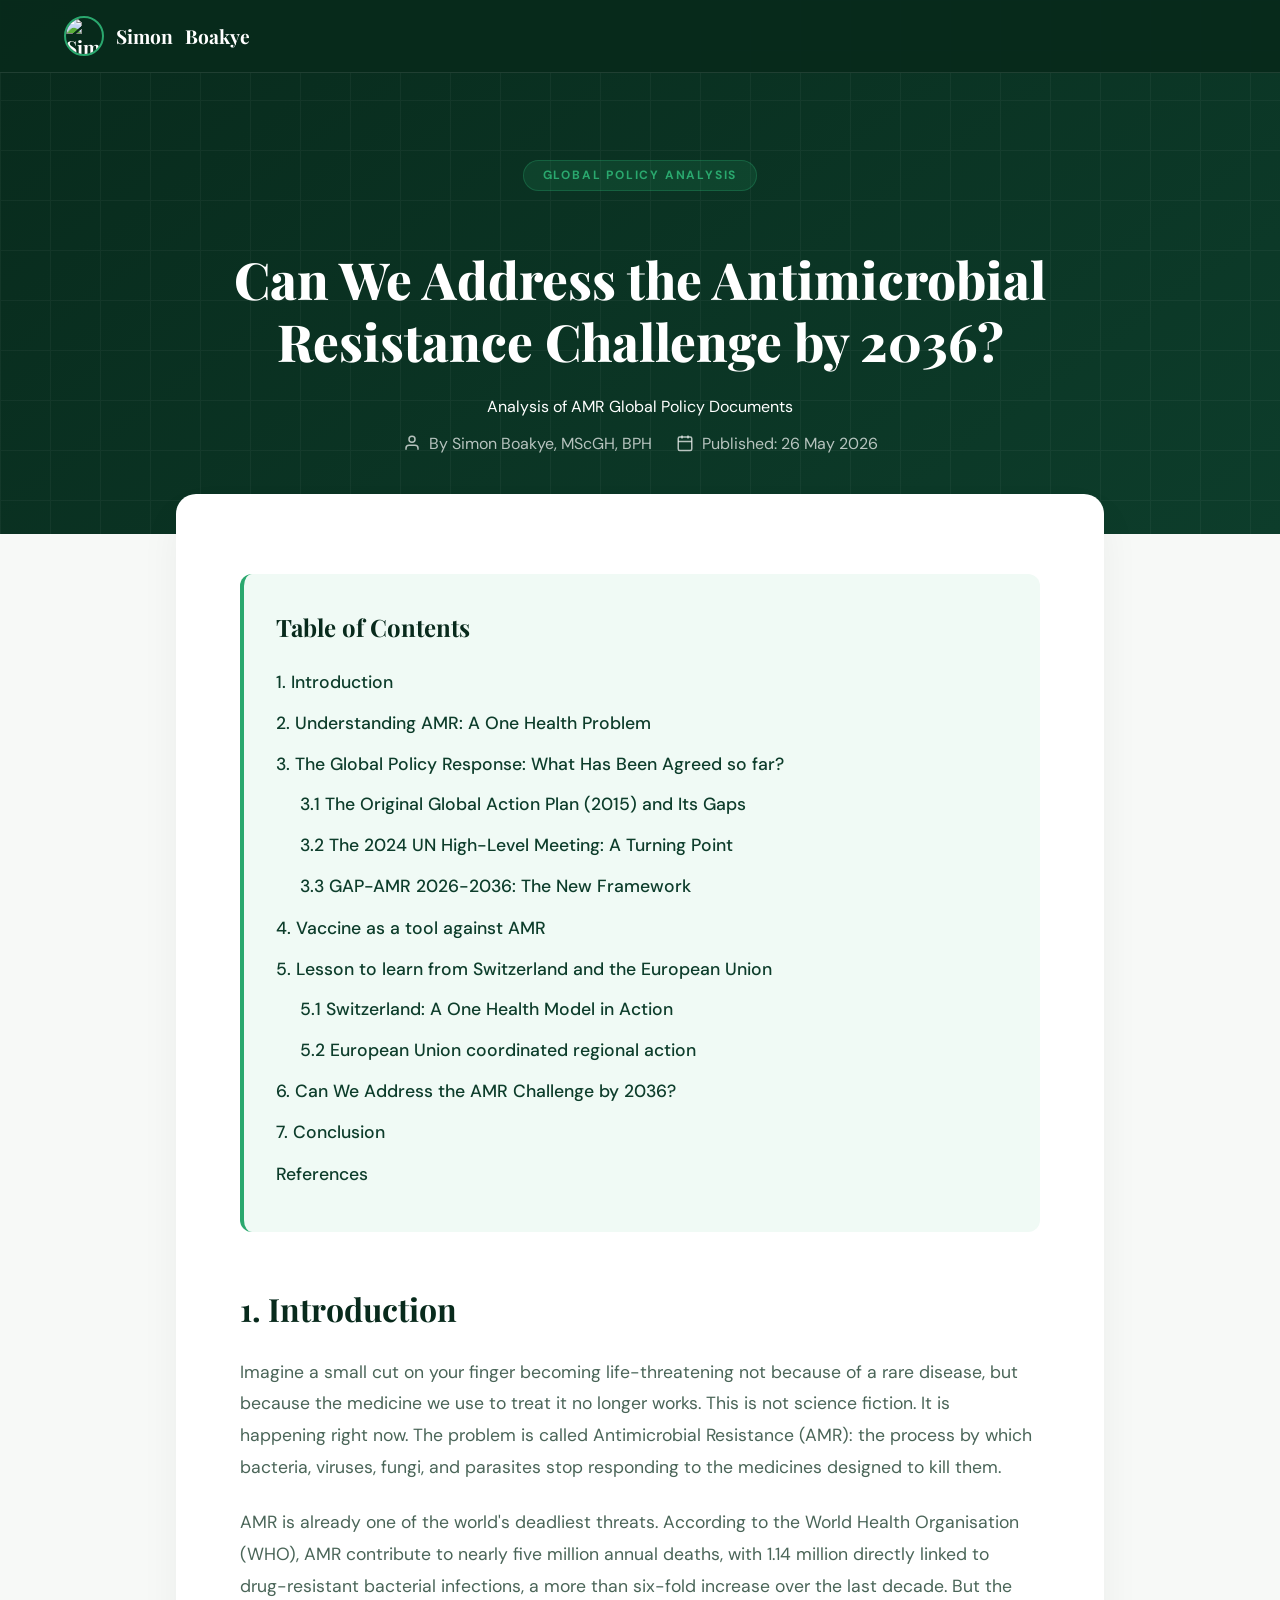
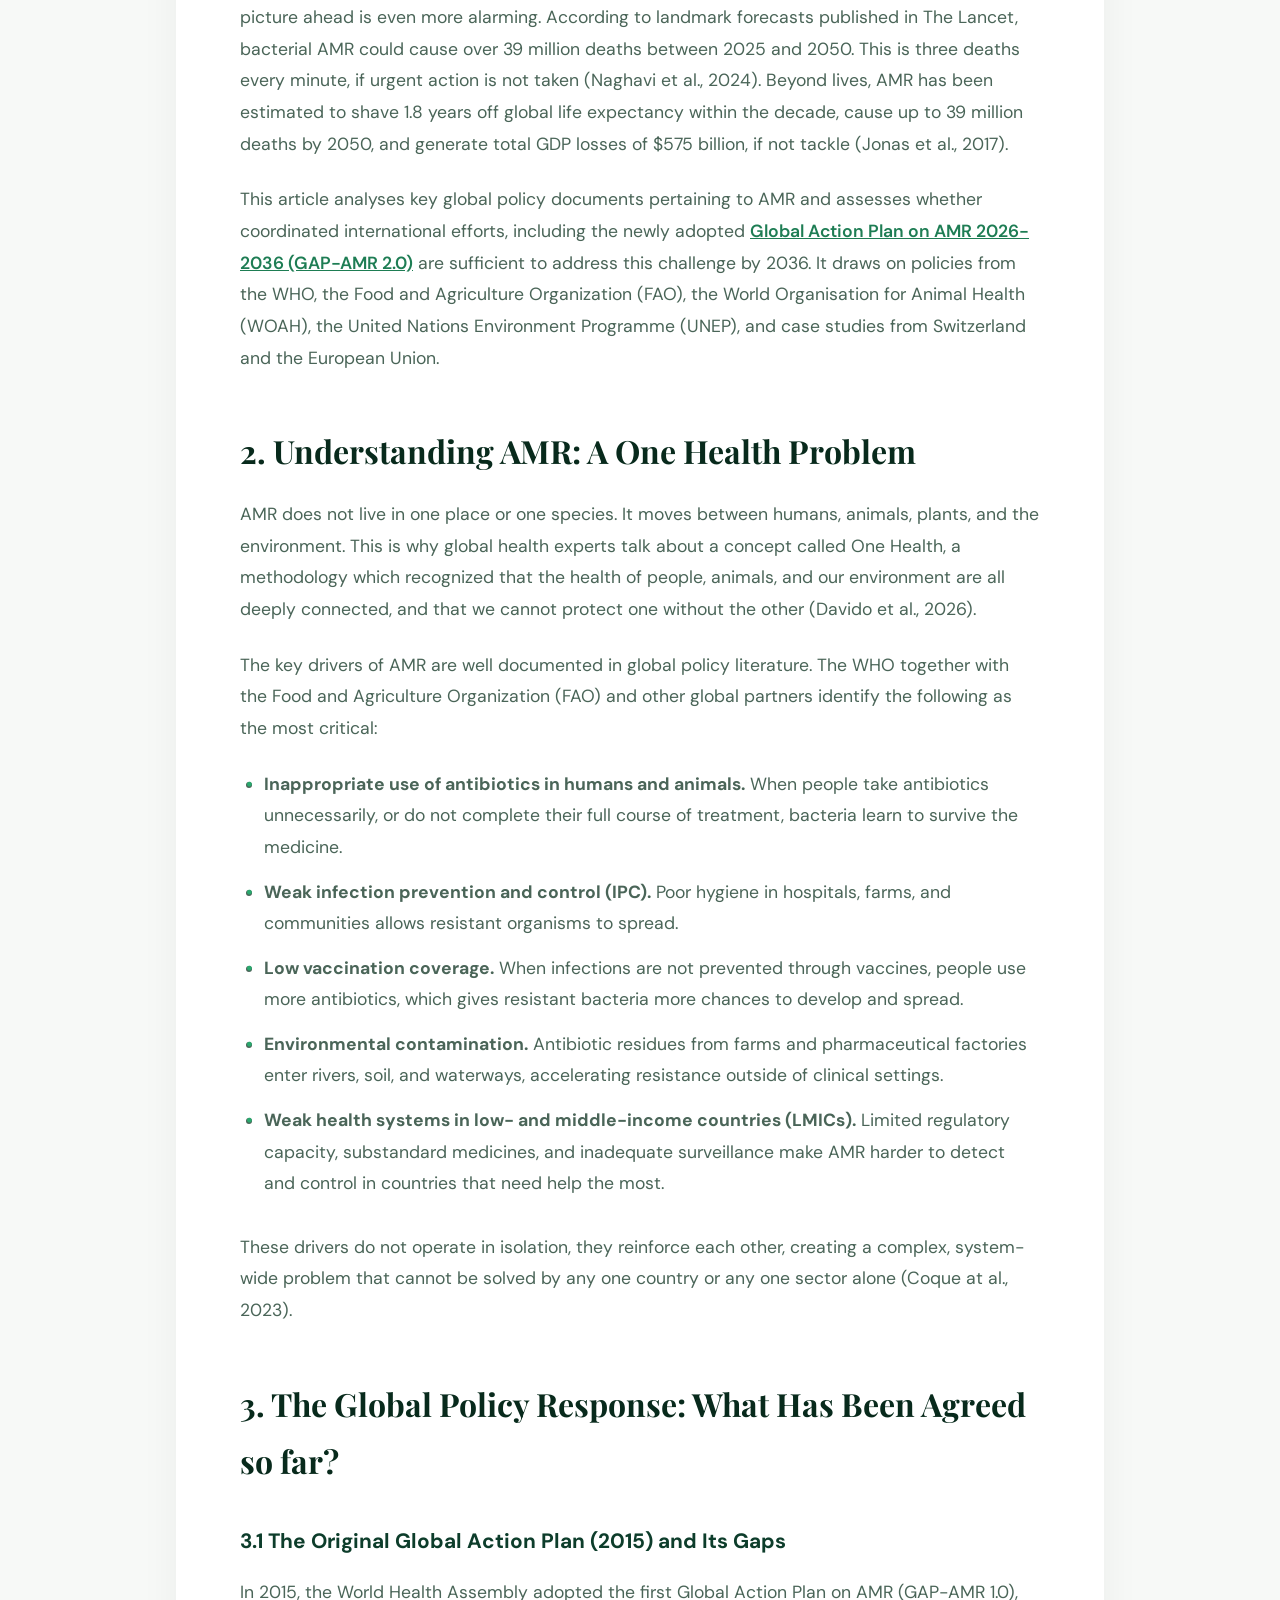
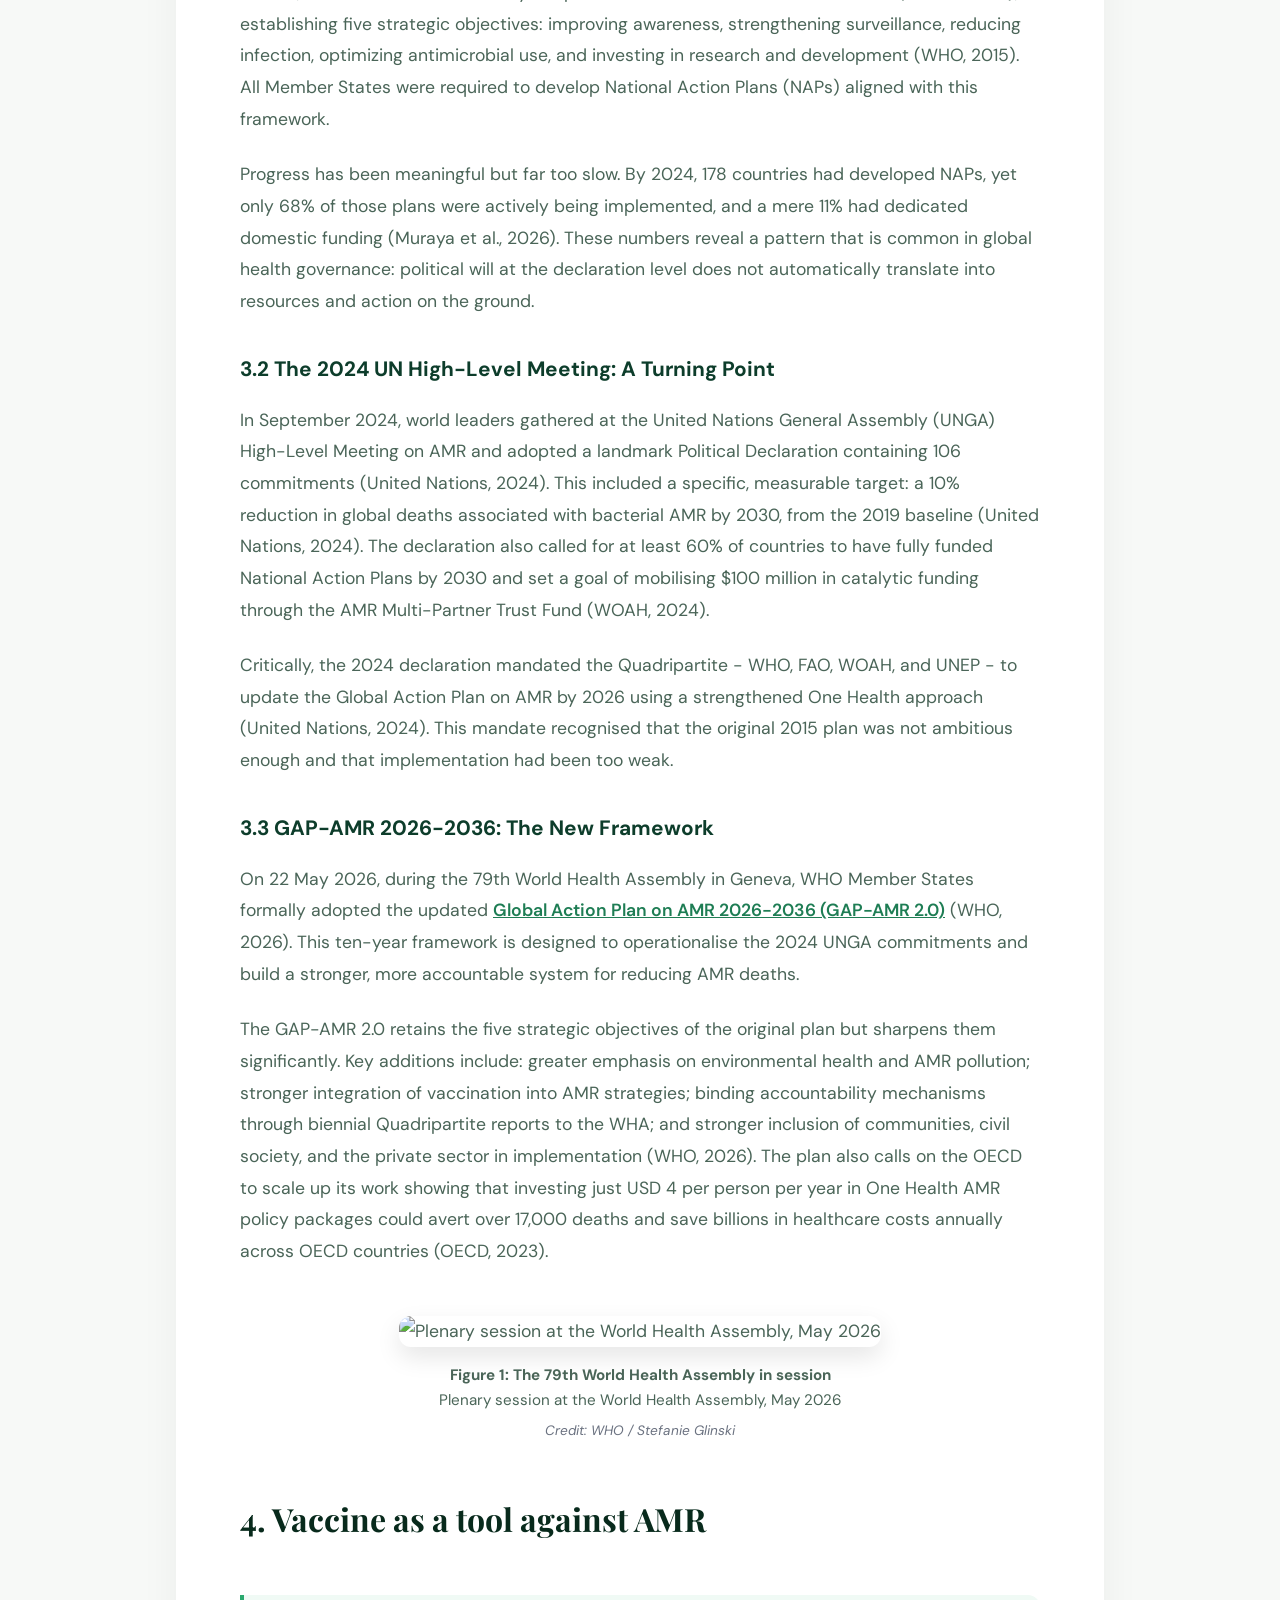
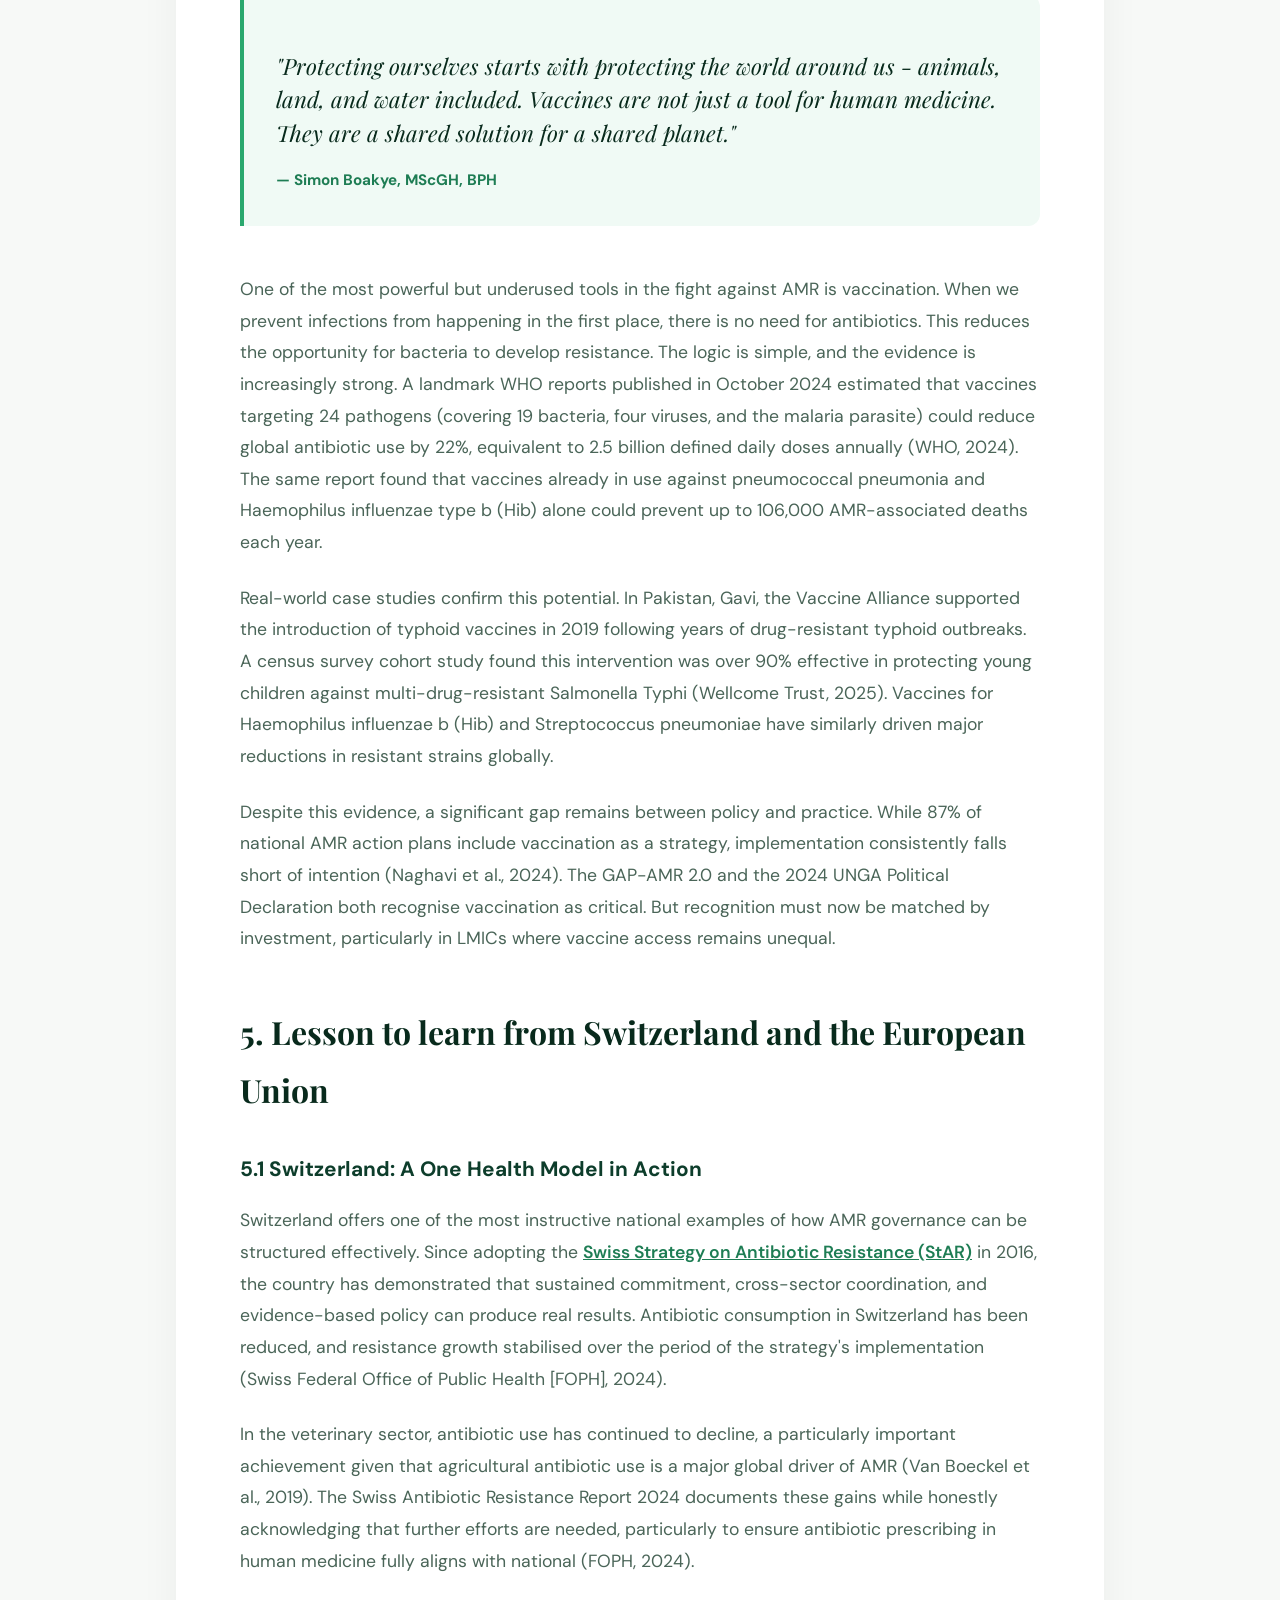
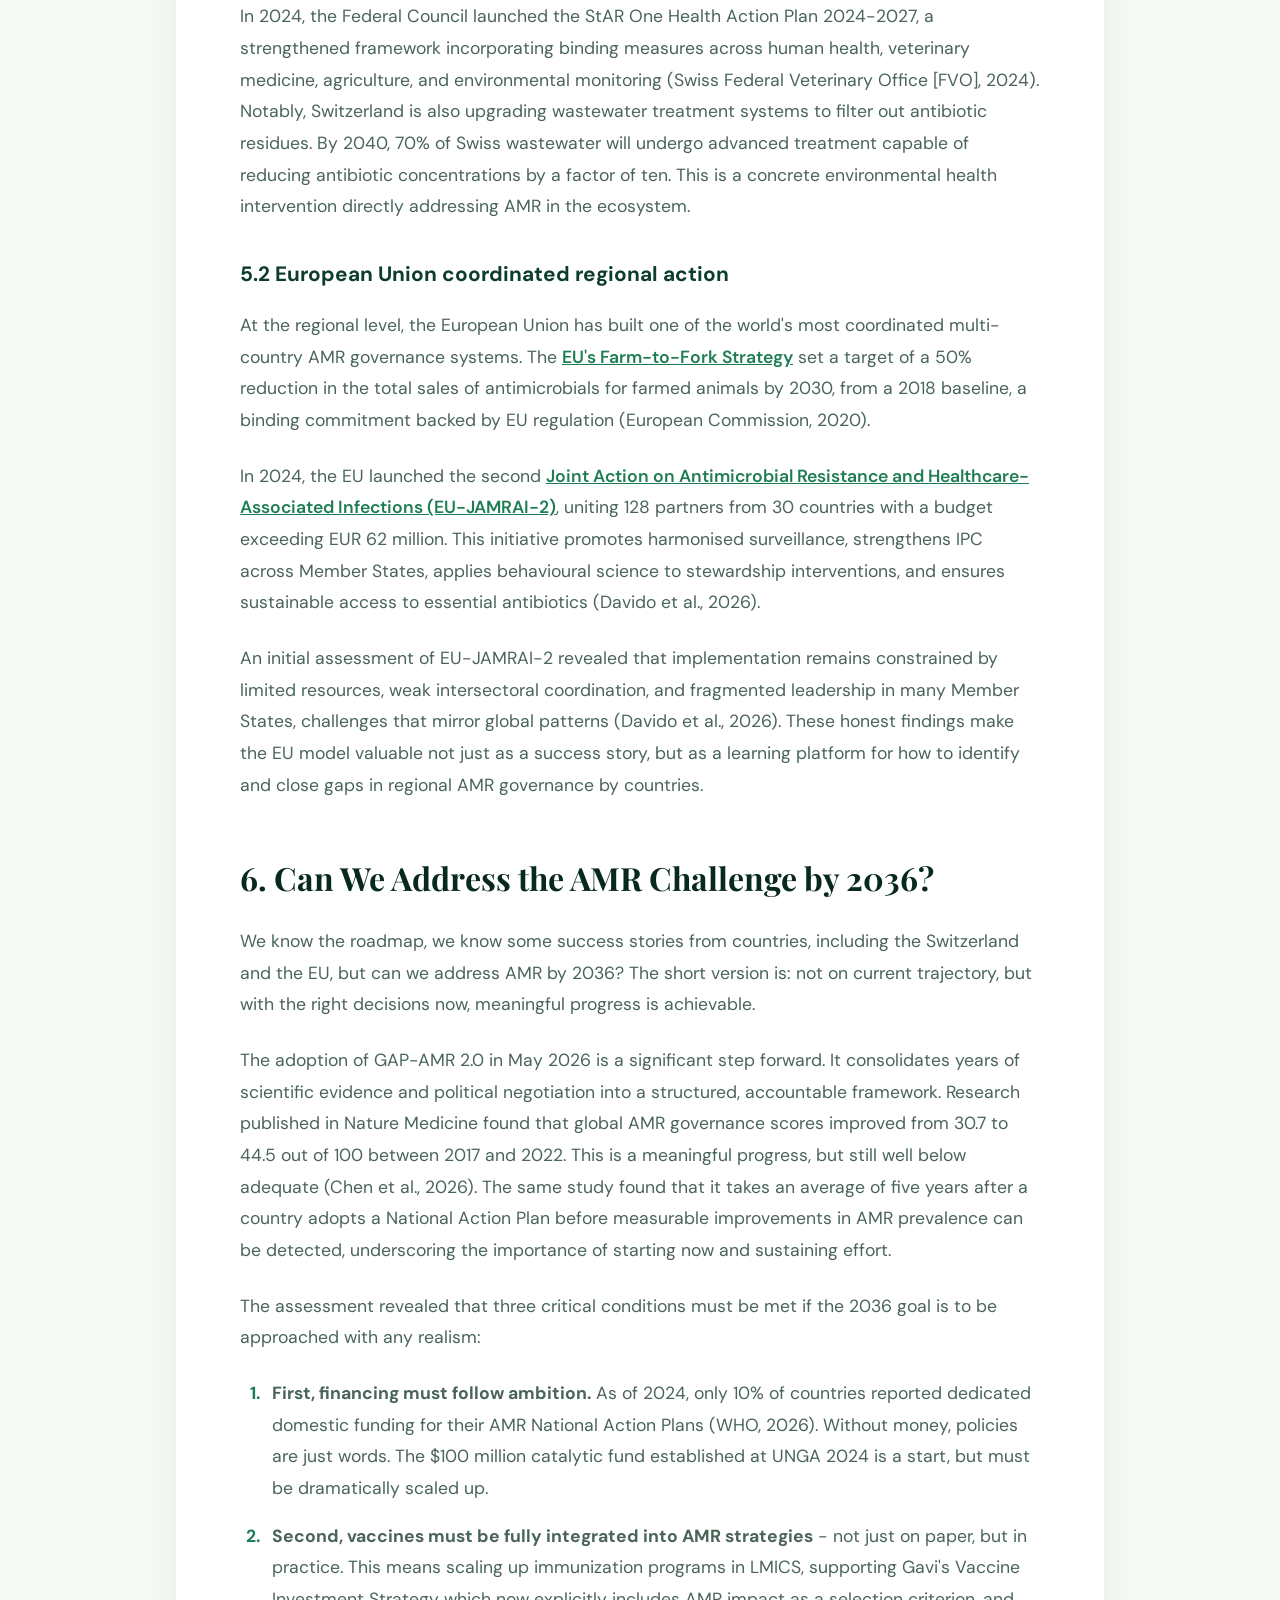
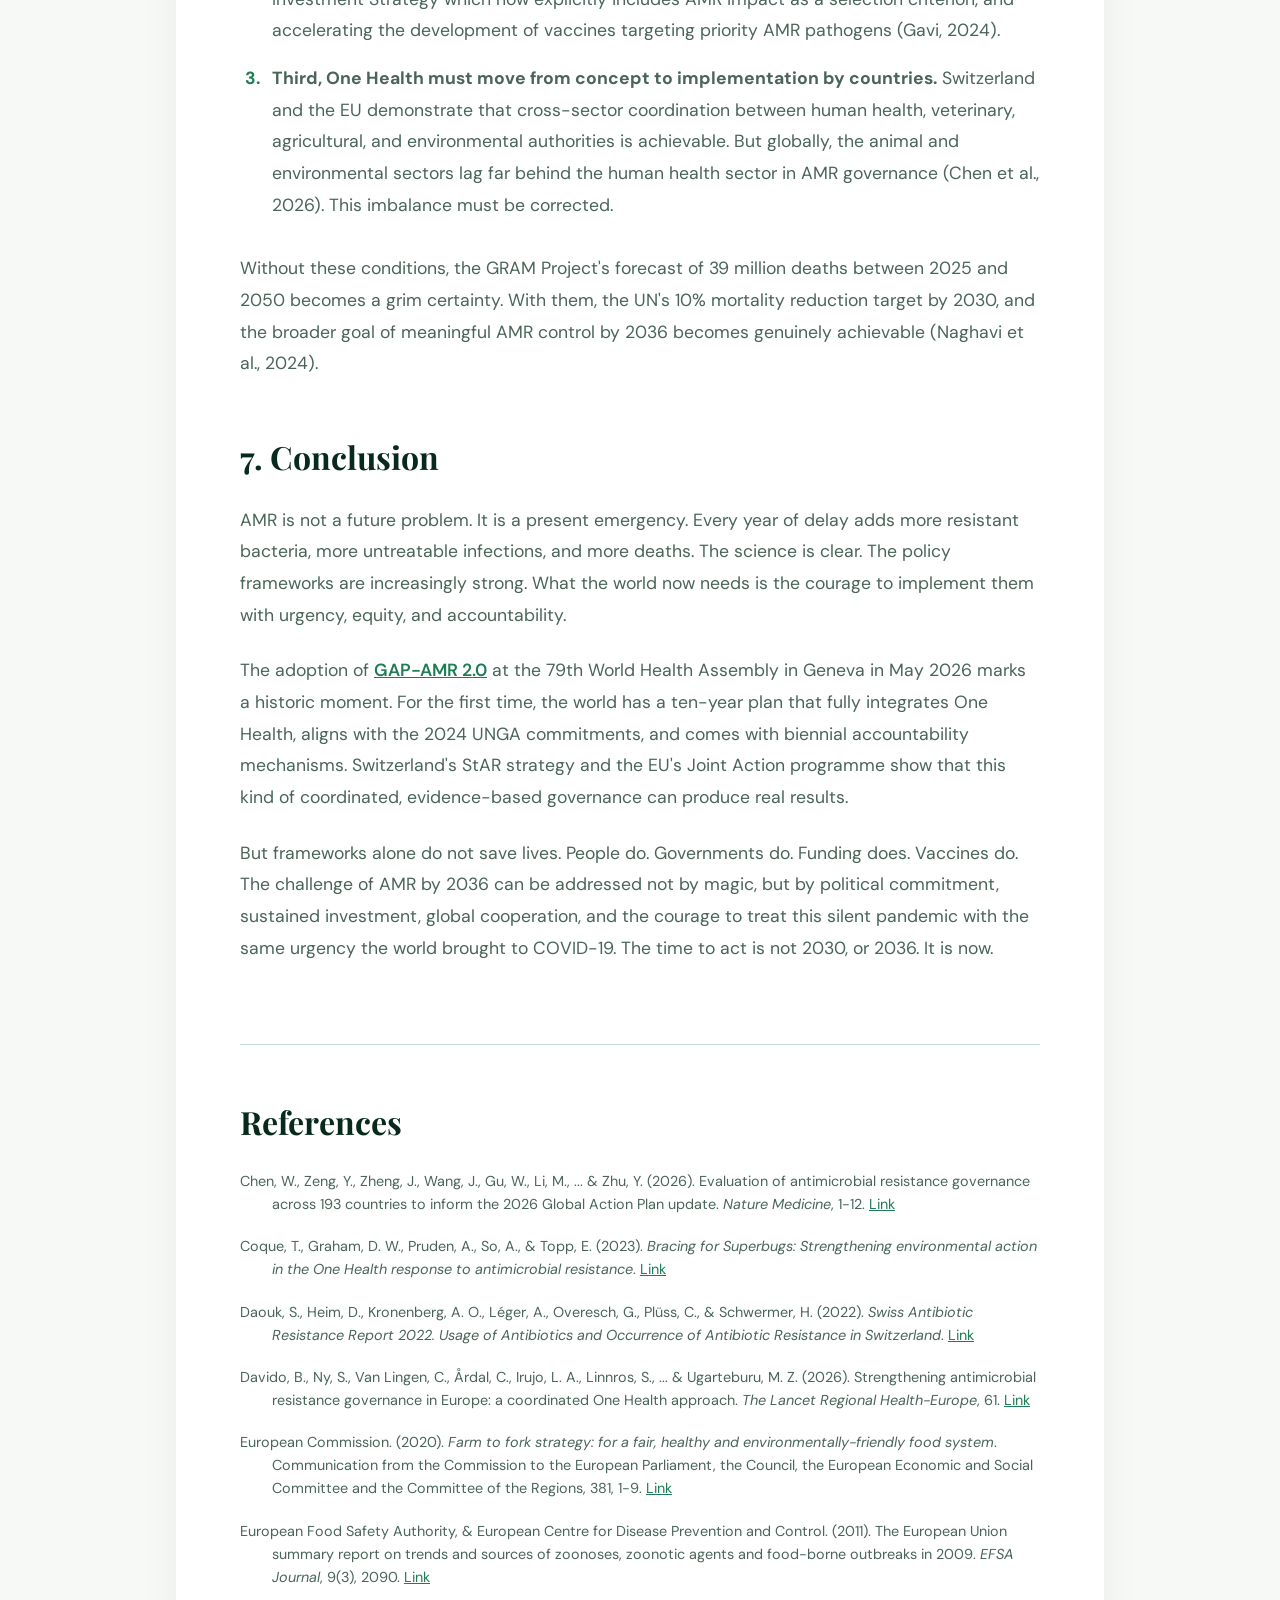
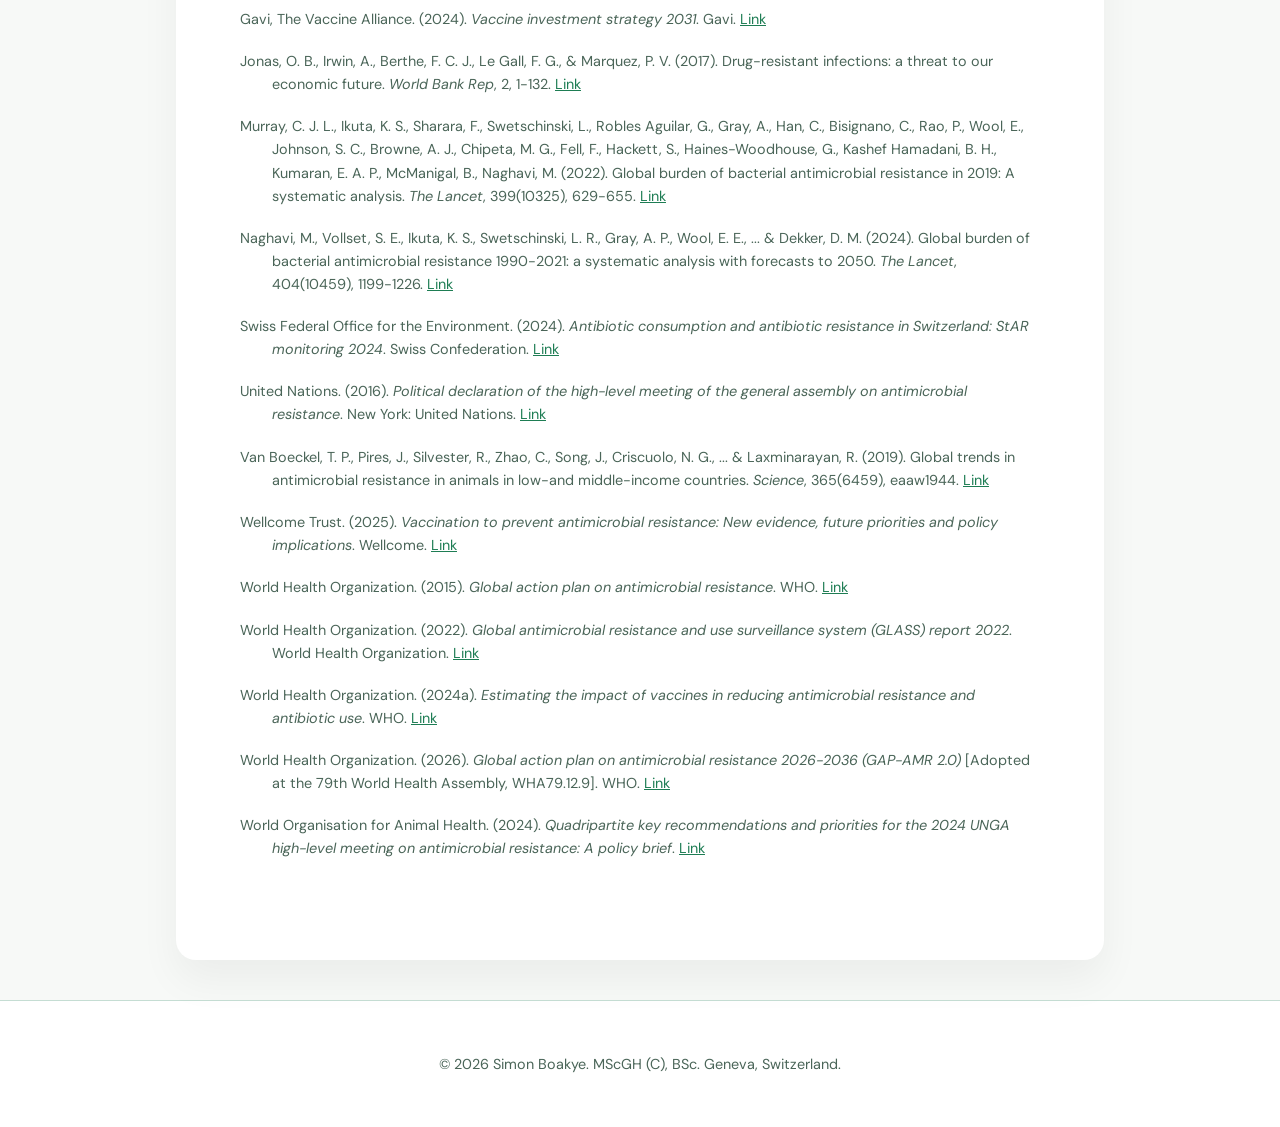
==== Can-We-Address-the-Antimicrobial-Resistance-Challenge-by-2036-Analysis-of-AMR-Global-Policy-Documents.html @ 063e859f "Add files via upload" ====
<!DOCTYPE html>
<html lang="en">

<head>
  <title>Can We Address the AMR Challenge by 2036? — Simon Boakye</title>
  <meta charset="UTF-8" />
  <meta name="viewport" content="width=device-width, initial-scale=1.0" />
  <meta name="description" content="An analysis of AMR global policy documents by Simon Boakye. Can we address the Antimicrobial Resistance challenge by 2036?" />
  
  <link rel="icon" type="image/jpeg" href="https://github.com/Simon-Boakye/SimonBoakye/blob/main/Passport.JPG?raw=true" />
  <link href="https://fonts.googleapis.com/css2?family=Playfair+Display:ital,wght@0,400;0,700;0,900;1,400;1,700&amp;family=DM+Sans:ital,opsz,wght@0,9..40,300;0,9..40,400;0,9..40,500;0,9..40,600;1,9..40,300;1,9..40,400&amp;display=swap" rel="stylesheet" />
  <script src="https://cdn.tailwindcss.com"></script>

  <style>
    :root {
      --g-deep: #082a1c;
      --g-dark: #0d3d2b;
      --g-mid: #155c3f;
      --g-accent: #1e7d54;
      --g-bright: #2aa86e;
      --g-light: #d4ede2;
      --g-pale: #f0faf5;
      --white: #ffffff;
      --off: #f7f9f7;
      --ink: #0b1f16;
      --muted: #4a6558;
      --border: #c5ddd3;
    }

    body {
      background-color: var(--off);
      font-family: 'DM Sans', sans-serif;
      color: var(--ink);
      overflow-x: hidden;
      margin: 0;
    }

    nav {
      position: fixed;
      top: 0;
      left: 0;
      right: 0;
      z-index: 100;
      display: flex;
      align-items: center;
      justify-content: space-between;
      padding: 0 5vw;
      height: 72px;
      background: rgba(8, 42, 28, 0.98);
      border-bottom: 1px solid rgba(255, 255, 255, 0.1);
    }

    .nav-logo {
      display: flex;
      align-items: center;
      gap: 12px;
      font-family: 'Playfair Display', serif;
      font-size: 1.2rem;
      font-weight: 700;
      color: var(--white);
      text-decoration: none;
    }

    .nav-logo img {
      width: 36px;
      height: 36px;
      border-radius: 50%;
      border: 2px solid var(--g-bright);
      object-fit: cover;
    }

    .article-header {
      background: linear-gradient(145deg, var(--g-deep) 0%, var(--g-dark) 100%);
      padding: 160px 5vw 80px;
      text-align: center;
      color: white;
      position: relative;
    }

    .article-header-lines {
      position: absolute;
      inset: 0;
      opacity: 0.04;
      background-image: linear-gradient(#fff 1px, transparent 1px), linear-gradient(90deg, #fff 1px, transparent 1px);
      background-size: 50px 50px;
      z-index: 1;
    }

    .article-header-content {
      position: relative;
      z-index: 2;
      max-width: 900px;
      margin: 0 auto;
    }

    .article-badge {
      display: inline-block;
      padding: 0.4rem 1.2rem;
      background: rgba(42, 168, 110, 0.15);
      border: 1px solid rgba(42, 168, 110, 0.3);
      color: var(--g-bright);
      border-radius: 50px;
      font-size: 0.75rem;
      font-weight: 700;
      text-transform: uppercase;
      letter-spacing: 0.15em;
      margin-bottom: 1.5rem;
    }

    .article-title {
      font-family: 'Playfair Display', serif;
      font-size: clamp(2.5rem, 4vw, 3.5rem);
      font-weight: 800;
      line-height: 1.2;
      margin-bottom: 1.5rem;
    }

    .article-meta {
      font-size: 1rem;
      color: rgba(255, 255, 255, 0.7);
      display: flex;
      align-items: center;
      justify-content: center;
      gap: 1.5rem;
      flex-wrap: wrap;
    }

    .article-meta span {
      display: flex;
      align-items: center;
      gap: 8px;
    }

    .article-body {
      max-width: 800px;
      margin: 0 auto;
      padding: 80px 5vw;
      background: var(--white);
      font-size: 1.1rem;
      line-height: 1.8;
      color: var(--muted);
      border-radius: 20px;
      transform: translateY(-40px);
      box-shadow: 0 20px 40px rgba(0,0,0,0.05);
    }

    .article-body h2 {
      font-family: 'Playfair Display', serif;
      font-size: 2rem;
      color: var(--g-deep);
      font-weight: 700;
      margin-top: 3rem;
      margin-bottom: 1.2rem;
    }

    .article-body h3 {
      font-family: 'DM Sans', sans-serif;
      font-size: 1.3rem;
      color: var(--g-dark);
      font-weight: 700;
      margin-top: 2rem;
      margin-bottom: 1rem;
    }

    .article-body p {
      margin-bottom: 1.5rem;
    }

    .article-body ul {
      margin-bottom: 2rem;
      padding-left: 1.5rem;
    }

    .article-body li {
      margin-bottom: 0.8rem;
      position: relative;
    }

    .article-body ul li::before {
      content: "•";
      color: var(--g-bright);
      font-weight: bold;
      display: inline-block;
      width: 1em;
      margin-left: -1em;
    }
    
    .article-body ol {
      list-style-type: decimal;
      padding-left: 1.5rem;
      margin-bottom: 2rem;
    }
    
    .article-body ol li {
      margin-bottom: 1rem;
      padding-left: 0.5rem;
    }

    .article-body ol li::marker {
      color: var(--g-accent);
      font-weight: 700;
    }

    .toc {
      background: var(--g-pale);
      padding: 2rem;
      border-radius: 12px;
      margin-bottom: 3rem;
      border-left: 4px solid var(--g-bright);
    }
    .toc-title {
      font-family: 'Playfair Display', serif;
      font-size: 1.5rem;
      font-weight: 700;
      color: var(--g-deep);
      margin-bottom: 1rem;
    }
    .toc ul {
      list-style: none;
      padding-left: 0;
      margin-bottom: 0;
    }
    .toc ul ul {
      padding-left: 1.5rem;
      margin-top: 0.5rem;
      margin-bottom: 0.5rem;
    }
    .toc li {
      margin-bottom: 0.6rem;
    }
    .toc li::before {
      content: none !important;
    }
    .toc a {
      color: var(--g-dark);
      text-decoration: none;
      font-weight: 500;
      transition: color 0.2s;
    }
    .toc a:hover {
      color: var(--g-bright);
      text-decoration: underline;
    }
    
    .article-body p a {
      color: var(--g-accent);
      text-decoration: underline;
      font-weight: 600;
      transition: color 0.3s;
    }
    .article-body p a:hover {
      color: var(--g-bright);
    }

    .article-figure {
      margin: 3rem 0;
      text-align: center;
    }
    .article-figure img {
      border-radius: 12px;
      width: 100%;
      height: auto;
      box-shadow: 0 10px 25px rgba(0,0,0,0.1);
      margin-bottom: 1rem;
    }
    .article-figure figcaption {
      font-size: 0.95rem;
      color: var(--muted);
      line-height: 1.6;
    }
    .article-figure .credit {
      display: block;
      font-size: 0.85rem;
      font-style: italic;
      color: #6b7280;
      margin-top: 0.5rem;
    }

    .quote-block {
      background: var(--g-pale);
      border-left: 4px solid var(--g-bright);
      padding: 2rem;
      margin: 3rem 0;
      border-radius: 0 12px 12px 0;
    }

    .quote-block p {
      font-family: 'Playfair Display', serif;
      font-size: 1.4rem;
      color: var(--g-deep);
      font-style: italic;
      margin-bottom: 1rem;
      line-height: 1.5;
    }

    .quote-block cite {
      font-size: 0.95rem;
      color: var(--g-accent);
      font-weight: 700;
      font-style: normal;
      display: block;
    }

    .references-section {
      margin-top: 5rem;
      padding-top: 3rem;
      border-top: 1px solid var(--border);
    }
    
    .references-section h2 {
      margin-top: 0;
    }

    .reference-item {
      font-size: 0.9rem;
      line-height: 1.6;
      margin-bottom: 1.2rem;
      padding-left: 2rem;
      text-indent: -2rem;
      color: var(--muted);
      word-break: break-word;
    }

    .reference-item a {
      color: var(--g-accent);
      text-decoration: underline;
    }
    
    .reference-item a:hover {
      color: var(--g-bright);
    }

    footer {
      background: var(--white);
      padding: 40px 5vw;
      border-top: 1px solid var(--border);
      text-align: center;
      color: var(--muted);
      font-size: 0.9rem;
    }
  </style>
</head>

<body>
  <nav>
    <a href="index.html" class="nav-logo">
      <img src="https://github.com/Simon-Boakye/SimonBoakye/blob/main/Passport.JPG?raw=true" alt="Simon Boakye" />
      Simon <span>Boakye</span>
    </a>
  </nav>

  <header class="article-header">
    <div class="article-header-lines"></div>
    <div class="article-header-content">
      <div class="article-badge">Global Policy Analysis</div>
      <h1 class="article-title">Can We Address the Antimicrobial Resistance Challenge by 2036?</h1>
      <p class="text-xl text-white/80 font-serif italic mb-8">Analysis of AMR Global Policy Documents</p>
      <div class="article-meta">
        <span>
          <svg width="18" height="18" viewBox="0 0 24 24" fill="none" stroke="currentColor" stroke-width="2"><path d="M20 21v-2a4 4 0 0 0-4-4H8a4 4 0 0 0-4 4v2"></path><circle cx="12" cy="7" r="4"></circle></svg>
          By Simon Boakye, MScGH, BPH
        </span>
        <span>
          <svg width="18" height="18" viewBox="0 0 24 24" fill="none" stroke="currentColor" stroke-width="2"><rect x="3" y="4" width="18" height="18" rx="2" ry="2"></rect><line x1="16" y1="2" x2="16" y2="6"></line><line x1="8" y1="2" x2="8" y2="6"></line><line x1="3" y1="10" x2="21" y2="10"></line></svg>
          Published: 26 May 2026
        </span>
      </div>
    </div>
  </header>

  <main class="relative z-10 px-4">
    <article class="article-body">
      
      <!-- TABLE OF CONTENTS -->
      <div class="toc">
        <div class="toc-title">Table of Contents</div>
        <ul>
          <li><a href="#intro">1. Introduction</a></li>
          <li><a href="#understanding">2. Understanding AMR: A One Health Problem</a></li>
          <li><a href="#policy">3. The Global Policy Response: What Has Been Agreed so far?</a>
            <ul>
              <li><a href="#gap-2015">3.1 The Original Global Action Plan (2015) and Its Gaps</a></li>
              <li><a href="#un-hlm">3.2 The 2024 UN High-Level Meeting: A Turning Point</a></li>
              <li><a href="#gap-2026">3.3 GAP-AMR 2026-2036: The New Framework</a></li>
            </ul>
          </li>
          <li><a href="#vaccine">4. Vaccine as a tool against AMR</a></li>
          <li><a href="#lessons">5. Lesson to learn from Switzerland and the European Union</a>
            <ul>
              <li><a href="#swiss-model">5.1 Switzerland: A One Health Model in Action</a></li>
              <li><a href="#eu-action">5.2 European Union coordinated regional action</a></li>
            </ul>
          </li>
          <li><a href="#challenge-2036">6. Can We Address the AMR Challenge by 2036?</a></li>
          <li><a href="#conclusion">7. Conclusion</a></li>
          <li><a href="#references">References</a></li>
        </ul>
      </div>

      <h2 id="intro">1. Introduction</h2>
      <p>Imagine a small cut on your finger becoming life-threatening not because of a rare disease, but because the medicine we use to treat it no longer works. This is not science fiction. It is happening right now. The problem is called Antimicrobial Resistance (AMR): the process by which bacteria, viruses, fungi, and parasites stop responding to the medicines designed to kill them.</p>
      
      <p>AMR is already one of the world's deadliest threats. According to the World Health Organisation (WHO), AMR contribute to nearly five million annual deaths, with 1.14 million directly linked to drug-resistant bacterial infections, a more than six-fold increase over the last decade. But the picture ahead is even more alarming. According to landmark forecasts published in The Lancet, bacterial AMR could cause over 39 million deaths between 2025 and 2050. This is three deaths every minute, if urgent action is not taken (Naghavi et al., 2024). Beyond lives, AMR has been estimated to shave 1.8 years off global life expectancy within the decade, cause up to 39 million deaths by 2050, and generate total GDP losses of $575 billion, if not tackle (Jonas et al., 2017).</p>

      <p>This article analyses key global policy documents pertaining to AMR and assesses whether coordinated international efforts, including the newly adopted <a href="https://apps.who.int/gb/ebwha/pdf_files/WHA79/A79_5Add2-en.pdf" target="_blank">Global Action Plan on AMR 2026-2036 (GAP-AMR 2.0)</a> are sufficient to address this challenge by 2036. It draws on policies from the WHO, the Food and Agriculture Organization (FAO), the World Organisation for Animal Health (WOAH), the United Nations Environment Programme (UNEP), and case studies from Switzerland and the European Union.</p>

      <h2 id="understanding">2. Understanding AMR: A One Health Problem</h2>
      <p>AMR does not live in one place or one species. It moves between humans, animals, plants, and the environment. This is why global health experts talk about a concept called One Health, a methodology which recognized that the health of people, animals, and our environment are all deeply connected, and that we cannot protect one without the other (Davido et al., 2026).</p>

      <p>The key drivers of AMR are well documented in global policy literature. The WHO together with the Food and Agriculture Organization (FAO) and other global partners identify the following as the most critical:</p>

      <ul>
        <li><strong>Inappropriate use of antibiotics in humans and animals.</strong> When people take antibiotics unnecessarily, or do not complete their full course of treatment, bacteria learn to survive the medicine.</li>
        <li><strong>Weak infection prevention and control (IPC).</strong> Poor hygiene in hospitals, farms, and communities allows resistant organisms to spread.</li>
        <li><strong>Low vaccination coverage.</strong> When infections are not prevented through vaccines, people use more antibiotics, which gives resistant bacteria more chances to develop and spread.</li>
        <li><strong>Environmental contamination.</strong> Antibiotic residues from farms and pharmaceutical factories enter rivers, soil, and waterways, accelerating resistance outside of clinical settings.</li>
        <li><strong>Weak health systems in low- and middle-income countries (LMICs).</strong> Limited regulatory capacity, substandard medicines, and inadequate surveillance make AMR harder to detect and control in countries that need help the most.</li>
      </ul>

      <p>These drivers do not operate in isolation, they reinforce each other, creating a complex, system-wide problem that cannot be solved by any one country or any one sector alone (Coque at al., 2023).</p>

      <h2 id="policy">3. The Global Policy Response: What Has Been Agreed so far?</h2>
      
      <h3 id="gap-2015">3.1 The Original Global Action Plan (2015) and Its Gaps</h3>
      <p>In 2015, the World Health Assembly adopted the first Global Action Plan on AMR (GAP-AMR 1.0), establishing five strategic objectives: improving awareness, strengthening surveillance, reducing infection, optimizing antimicrobial use, and investing in research and development (WHO, 2015). All Member States were required to develop National Action Plans (NAPs) aligned with this framework.</p>

      <p>Progress has been meaningful but far too slow. By 2024, 178 countries had developed NAPs, yet only 68% of those plans were actively being implemented, and a mere 11% had dedicated domestic funding (Muraya et al., 2026). These numbers reveal a pattern that is common in global health governance: political will at the declaration level does not automatically translate into resources and action on the ground.</p>

      <h3>3.2 The 2024 UN High-Level Meeting: A Turning Point</h3>
      <p>In September 2024, world leaders gathered at the United Nations General Assembly (UNGA) High-Level Meeting on AMR and adopted a landmark Political Declaration containing 106 commitments (United Nations, 2024). This included a specific, measurable target: a 10% reduction in global deaths associated with bacterial AMR by 2030, from the 2019 baseline (United Nations, 2024). The declaration also called for at least 60% of countries to have fully funded National Action Plans by 2030 and set a goal of mobilising $100 million in catalytic funding through the AMR Multi-Partner Trust Fund (WOAH, 2024).</p>

      <p>Critically, the 2024 declaration mandated the Quadripartite - WHO, FAO, WOAH, and UNEP - to update the Global Action Plan on AMR by 2026 using a strengthened One Health approach (United Nations, 2024). This mandate recognised that the original 2015 plan was not ambitious enough and that implementation had been too weak.</p>

      <h3 id="gap-2026">3.3 GAP-AMR 2026-2036: The New Framework</h3>
      <p>On 22 May 2026, during the 79th World Health Assembly in Geneva, WHO Member States formally adopted the updated <a href="https://apps.who.int/gb/ebwha/pdf_files/WHA79/A79_5Add2-en.pdf" target="_blank">Global Action Plan on AMR 2026-2036 (GAP-AMR 2.0)</a> (WHO, 2026). This ten-year framework is designed to operationalise the 2024 UNGA commitments and build a stronger, more accountable system for reducing AMR deaths.</p>

      <p>The GAP-AMR 2.0 retains the five strategic objectives of the original plan but sharpens them significantly. Key additions include: greater emphasis on environmental health and AMR pollution; stronger integration of vaccination into AMR strategies; binding accountability mechanisms through biennial Quadripartite reports to the WHA; and stronger inclusion of communities, civil society, and the private sector in implementation (WHO, 2026). The plan also calls on the OECD to scale up its work showing that investing just USD 4 per person per year in One Health AMR policy packages could avert over 17,000 deaths and save billions in healthcare costs annually across OECD countries (OECD, 2023).</p>

      <figure class="article-figure">
        <img src="https://github.com/Simon-Boakye/SimonBoakye/blob/main/images/Figure%201.png?raw=true" alt="Plenary session at the World Health Assembly, May 2026" />
        <figcaption>
          <strong>Figure 1: The 79th World Health Assembly in session</strong><br>
          Plenary session at the World Health Assembly, May 2026<br>
          <span class="credit">Credit: WHO / Stefanie Glinski</span>
        </figcaption>
      </figure>

      <h2 id="vaccine">4. Vaccine as a tool against AMR</h2>

      <div class="quote-block">
        <p>"Protecting ourselves starts with protecting the world around us - animals, land, and water included. Vaccines are not just a tool for human medicine. They are a shared solution for a shared planet."</p>
        <cite>— Simon Boakye, MScGH, BPH</cite>
      </div>

      <p>One of the most powerful but underused tools in the fight against AMR is vaccination. When we prevent infections from happening in the first place, there is no need for antibiotics. This reduces the opportunity for bacteria to develop resistance. The logic is simple, and the evidence is increasingly strong. A landmark WHO reports published in October 2024 estimated that vaccines targeting 24 pathogens (covering 19 bacteria, four viruses, and the malaria parasite) could reduce global antibiotic use by 22%, equivalent to 2.5 billion defined daily doses annually (WHO, 2024). The same report found that vaccines already in use against pneumococcal pneumonia and Haemophilus influenzae type b (Hib) alone could prevent up to 106,000 AMR-associated deaths each year.</p>

      <p>Real-world case studies confirm this potential. In Pakistan, Gavi, the Vaccine Alliance supported the introduction of typhoid vaccines in 2019 following years of drug-resistant typhoid outbreaks. A census survey cohort study found this intervention was over 90% effective in protecting young children against multi-drug-resistant Salmonella Typhi (Wellcome Trust, 2025). Vaccines for Haemophilus influenzae b (Hib) and Streptococcus pneumoniae have similarly driven major reductions in resistant strains globally.</p>

      <p>Despite this evidence, a significant gap remains between policy and practice. While 87% of national AMR action plans include vaccination as a strategy, implementation consistently falls short of intention (Naghavi et al., 2024). The GAP-AMR 2.0 and the 2024 UNGA Political Declaration both recognise vaccination as critical. But recognition must now be matched by investment, particularly in LMICs where vaccine access remains unequal.</p>

      <h2 id="lessons">5. Lesson to learn from Switzerland and the European Union</h2>
      
      <h3 id="swiss-model">5.1 Switzerland: A One Health Model in Action</h3>
      <p>Switzerland offers one of the most instructive national examples of how AMR governance can be structured effectively. Since adopting the <a href="https://cdn.who.int/media/docs/default-source/antimicrobial-resistance/amr-spc-npm/nap-library/strategy-on-antibiotic-resistance-switzerland.pdf?sfvrsn=2afc48cb_1" target="_blank">Swiss Strategy on Antibiotic Resistance (StAR)</a> in 2016, the country has demonstrated that sustained commitment, cross-sector coordination, and evidence-based policy can produce real results. Antibiotic consumption in Switzerland has been reduced, and resistance growth stabilised over the period of the strategy's implementation (Swiss Federal Office of Public Health [FOPH], 2024).</p>

      <p>In the veterinary sector, antibiotic use has continued to decline, a particularly important achievement given that agricultural antibiotic use is a major global driver of AMR (Van Boeckel et al., 2019). The Swiss Antibiotic Resistance Report 2024 documents these gains while honestly acknowledging that further efforts are needed, particularly to ensure antibiotic prescribing in human medicine fully aligns with national (FOPH, 2024).</p>

      <p>In 2024, the Federal Council launched the StAR One Health Action Plan 2024-2027, a strengthened framework incorporating binding measures across human health, veterinary medicine, agriculture, and environmental monitoring (Swiss Federal Veterinary Office [FVO], 2024). Notably, Switzerland is also upgrading wastewater treatment systems to filter out antibiotic residues. By 2040, 70% of Swiss wastewater will undergo advanced treatment capable of reducing antibiotic concentrations by a factor of ten. This is a concrete environmental health intervention directly addressing AMR in the ecosystem.</p>

      <h3 id="eu-action">5.2 European Union coordinated regional action</h3>
      <p>At the regional level, the European Union has built one of the world's most coordinated multi-country AMR governance systems. The <a href="https://food.ec.europa.eu/system/files/2020-05/f2f_action-plan_2020_strategy-info_en.pdf" target="_blank">EU's Farm-to-Fork Strategy</a> set a target of a 50% reduction in the total sales of antimicrobials for farmed animals by 2030, from a 2018 baseline, a binding commitment backed by EU regulation (European Commission, 2020).</p>

      <p>In 2024, the EU launched the second <a href="https://eu-jamrai.eu/wp-content/uploads/2024/10/EU-JAMRA2-AMRSymbol_Brochure_A6_English.pdf" target="_blank">Joint Action on Antimicrobial Resistance and Healthcare-Associated Infections (EU-JAMRAI-2)</a>, uniting 128 partners from 30 countries with a budget exceeding EUR 62 million. This initiative promotes harmonised surveillance, strengthens IPC across Member States, applies behavioural science to stewardship interventions, and ensures sustainable access to essential antibiotics (Davido et al., 2026).</p>

      <p>An initial assessment of EU-JAMRAI-2 revealed that implementation remains constrained by limited resources, weak intersectoral coordination, and fragmented leadership in many Member States, challenges that mirror global patterns (Davido et al., 2026). These honest findings make the EU model valuable not just as a success story, but as a learning platform for how to identify and close gaps in regional AMR governance by countries.</p>

      <h2 id="challenge-2036">6. Can We Address the AMR Challenge by 2036?</h2>
      <p>We know the roadmap, we know some success stories from countries, including the Switzerland and the EU, but can we address AMR by 2036? The short version is: not on current trajectory, but with the right decisions now, meaningful progress is achievable.</p>

      <p>The adoption of GAP-AMR 2.0 in May 2026 is a significant step forward. It consolidates years of scientific evidence and political negotiation into a structured, accountable framework. Research published in Nature Medicine found that global AMR governance scores improved from 30.7 to 44.5 out of 100 between 2017 and 2022. This is a meaningful progress, but still well below adequate (Chen et al., 2026). The same study found that it takes an average of five years after a country adopts a National Action Plan before measurable improvements in AMR prevalence can be detected, underscoring the importance of starting now and sustaining effort.</p>

      <p>The assessment revealed that three critical conditions must be met if the 2036 goal is to be approached with any realism:</p>

      <ol>
        <li><strong>First, financing must follow ambition.</strong> As of 2024, only 10% of countries reported dedicated domestic funding for their AMR National Action Plans (WHO, 2026). Without money, policies are just words. The $100 million catalytic fund established at UNGA 2024 is a start, but must be dramatically scaled up.</li>
        <li><strong>Second, vaccines must be fully integrated into AMR strategies</strong> - not just on paper, but in practice. This means scaling up immunization programs in LMICS, supporting Gavi's Vaccine Investment Strategy which now explicitly includes AMR impact as a selection criterion, and accelerating the development of vaccines targeting priority AMR pathogens (Gavi, 2024).</li>
        <li><strong>Third, One Health must move from concept to implementation by countries.</strong> Switzerland and the EU demonstrate that cross-sector coordination between human health, veterinary, agricultural, and environmental authorities is achievable. But globally, the animal and environmental sectors lag far behind the human health sector in AMR governance (Chen et al., 2026). This imbalance must be corrected.</li>
      </ol>

      <p>Without these conditions, the GRAM Project's forecast of 39 million deaths between 2025 and 2050 becomes a grim certainty. With them, the UN's 10% mortality reduction target by 2030, and the broader goal of meaningful AMR control by 2036 becomes genuinely achievable (Naghavi et al., 2024).</p>

      <h2 id="conclusion">7. Conclusion</h2>
      <p>AMR is not a future problem. It is a present emergency. Every year of delay adds more resistant bacteria, more untreatable infections, and more deaths. The science is clear. The policy frameworks are increasingly strong. What the world now needs is the courage to implement them with urgency, equity, and accountability.</p>

      <p>The adoption of <a href="https://apps.who.int/gb/ebwha/pdf_files/WHA79/A79_5Add2-en.pdf" target="_blank">GAP-AMR 2.0</a> at the 79th World Health Assembly in Geneva in May 2026 marks a historic moment. For the first time, the world has a ten-year plan that fully integrates One Health, aligns with the 2024 UNGA commitments, and comes with biennial accountability mechanisms. Switzerland's StAR strategy and the EU's Joint Action programme show that this kind of coordinated, evidence-based governance can produce real results.</p>

      <p>But frameworks alone do not save lives. People do. Governments do. Funding does. Vaccines do. The challenge of AMR by 2036 can be addressed not by magic, but by political commitment, sustained investment, global cooperation, and the courage to treat this silent pandemic with the same urgency the world brought to COVID-19. The time to act is not 2030, or 2036. It is now.</p>

      <div class="references-section" id="references">
        <h2>References</h2>
        
        <div class="reference-item">
          Chen, W., Zeng, Y., Zheng, J., Wang, J., Gu, W., Li, M., ... & Zhu, Y. (2026). Evaluation of antimicrobial resistance governance across 193 countries to inform the 2026 Global Action Plan update. <em>Nature Medicine</em>, 1-12. <a href="https://doi.org/10.1038/s41591-026-04257-1" target="_blank">Link</a>
        </div>
        <div class="reference-item">
          Coque, T., Graham, D. W., Pruden, A., So, A., & Topp, E. (2023). <em>Bracing for Superbugs: Strengthening environmental action in the One Health response to antimicrobial resistance</em>. <a href="https://www.unep.org/resources/superbugs/environmental-action" target="_blank">Link</a>
        </div>
        <div class="reference-item">
          Daouk, S., Heim, D., Kronenberg, A. O., Léger, A., Overesch, G., Plüss, C., & Schwermer, H. (2022). <em>Swiss Antibiotic Resistance Report 2022. Usage of Antibiotics and Occurrence of Antibiotic Resistance in Switzerland</em>. <a href="https://boris-portal.unibe.ch/entities/publication/4813410d-d867-445f-bd60-e191438d97c6" target="_blank">Link</a>
        </div>
        <div class="reference-item">
          Davido, B., Ny, S., Van Lingen, C., Årdal, C., Irujo, L. A., Linnros, S., ... & Ugarteburu, M. Z. (2026). Strengthening antimicrobial resistance governance in Europe: a coordinated One Health approach. <em>The Lancet Regional Health-Europe</em>, 61. <a href="https://doi.org/10.1016/j.lanepe.2025.00332-1" target="_blank">Link</a>
        </div>
        <div class="reference-item">
          European Commission. (2020). <em>Farm to fork strategy: for a fair, healthy and environmentally-friendly food system</em>. Communication from the Commission to the European Parliament, the Council, the European Economic and Social Committee and the Committee of the Regions, 381, 1-9. <a href="https://ec.europa.eu/food/horizontal-topics/farm-fork-strategy_en" target="_blank">Link</a>
        </div>
        <div class="reference-item">
          European Food Safety Authority, & European Centre for Disease Prevention and Control. (2011). The European Union summary report on trends and sources of zoonoses, zoonotic agents and food-borne outbreaks in 2009. <em>EFSA Journal</em>, 9(3), 2090. <a href="https://doi.org/10.2903/j.efsa.2011.2090" target="_blank">Link</a>
        </div>
        <div class="reference-item">
          Gavi, The Vaccine Alliance. (2024). <em>Vaccine investment strategy 2031</em>. Gavi. <a href="https://www.gavi.org/programmes-impact/our-impact/vaccine-investment-strategy" target="_blank">Link</a>
        </div>
        <div class="reference-item">
          Jonas, O. B., Irwin, A., Berthe, F. C. J., Le Gall, F. G., & Marquez, P. V. (2017). Drug-resistant infections: a threat to our economic future. <em>World Bank Rep</em>, 2, 1-132. <a href="https://documents.worldbank.org/en/publication/documents-reports/documentdetail/323311493396993758" target="_blank">Link</a>
        </div>
        <div class="reference-item">
          Murray, C. J. L., Ikuta, K. S., Sharara, F., Swetschinski, L., Robles Aguilar, G., Gray, A., Han, C., Bisignano, C., Rao, P., Wool, E., Johnson, S. C., Browne, A. J., Chipeta, M. G., Fell, F., Hackett, S., Haines-Woodhouse, G., Kashef Hamadani, B. H., Kumaran, E. A. P., McManigal, B., Naghavi, M. (2022). Global burden of bacterial antimicrobial resistance in 2019: A systematic analysis. <em>The Lancet</em>, 399(10325), 629-655. <a href="https://doi.org/10.1016/S0140-6736(21)02724-0" target="_blank">Link</a>
        </div>
        <div class="reference-item">
          Naghavi, M., Vollset, S. E., Ikuta, K. S., Swetschinski, L. R., Gray, A. P., Wool, E. E., ... & Dekker, D. M. (2024). Global burden of bacterial antimicrobial resistance 1990-2021: a systematic analysis with forecasts to 2050. <em>The Lancet</em>, 404(10459), 1199-1226. <a href="https://doi.org/10.1016/S0140-6736(24)01867-1" target="_blank">Link</a>
        </div>
        <div class="reference-item">
          Swiss Federal Office for the Environment. (2024). <em>Antibiotic consumption and antibiotic resistance in Switzerland: StAR monitoring 2024</em>. Swiss Confederation. <a href="https://cdn.who.int/media/docs/default-source/antimicrobial-resistance/amr-spc-npm/nap-library/strategy-on-antibiotic-resistance-switzerland.pdf" target="_blank">Link</a>
        </div>
        <div class="reference-item">
          United Nations. (2016). <em>Political declaration of the high-level meeting of the general assembly on antimicrobial resistance</em>. New York: United Nations. <a href="https://www.who.int/news-room/events/detail/2024/09/26/default-calendar/un-general-assembly-high-level-meeting-on-antimicrobial-resistance-2024" target="_blank">Link</a>
        </div>
        <div class="reference-item">
          Van Boeckel, T. P., Pires, J., Silvester, R., Zhao, C., Song, J., Criscuolo, N. G., ... & Laxminarayan, R. (2019). Global trends in antimicrobial resistance in animals in low-and middle-income countries. <em>Science</em>, 365(6459), eaaw1944. <a href="https://doi.org/10.1126/science.aaw1944" target="_blank">Link</a>
        </div>
        <div class="reference-item">
          Wellcome Trust. (2025). <em>Vaccination to prevent antimicrobial resistance: New evidence, future priorities and policy implications</em>. Wellcome. <a href="https://wellcome.org/insights/reports/vaccination-prevent-antimicrobial-resistance-new-evidence-future-priorities-and-policy" target="_blank">Link</a>
        </div>
        <div class="reference-item">
          World Health Organization. (2015). <em>Global action plan on antimicrobial resistance</em>. WHO. <a href="https://www.who.int/publications/i/item/9789241509763" target="_blank">Link</a>
        </div>
        <div class="reference-item">
          World Health Organization. (2022). <em>Global antimicrobial resistance and use surveillance system (GLASS) report 2022</em>. World Health Organization. <a href="https://books.google.ch/books?id=dHsOEQAAQBAJ" target="_blank">Link</a>
        </div>
        <div class="reference-item">
          World Health Organization. (2024a). <em>Estimating the impact of vaccines in reducing antimicrobial resistance and antibiotic use</em>. WHO. <a href="https://www.who.int/publications/i/item/9789240098787" target="_blank">Link</a>
        </div>
        <div class="reference-item">
          World Health Organization. (2026). <em>Global action plan on antimicrobial resistance 2026-2036 (GAP-AMR 2.0)</em> [Adopted at the 79th World Health Assembly, WHA79.12.9]. WHO. <a href="https://apps.who.int/gb/ebwha/pdf_files/WHA79/A795Add2-en.pdf" target="_blank">Link</a>
        </div>
        <div class="reference-item">
          World Organisation for Animal Health. (2024). <em>Quadripartite key recommendations and priorities for the 2024 UNGA high-level meeting on antimicrobial resistance: A policy brief</em>. <a href="https://www.woah.org/app/uploads/2024/06/quadripartite-key-messages-and-priorities-final-08-may-2024.pdf" target="_blank">Link</a>
        </div>
      </div>
      
    </article>
  </main>

  <footer>
    <p>© 2026 Simon Boakye. MScGH (C), BSc. Geneva, Switzerland.</p>
  </footer>
</body>
</html>
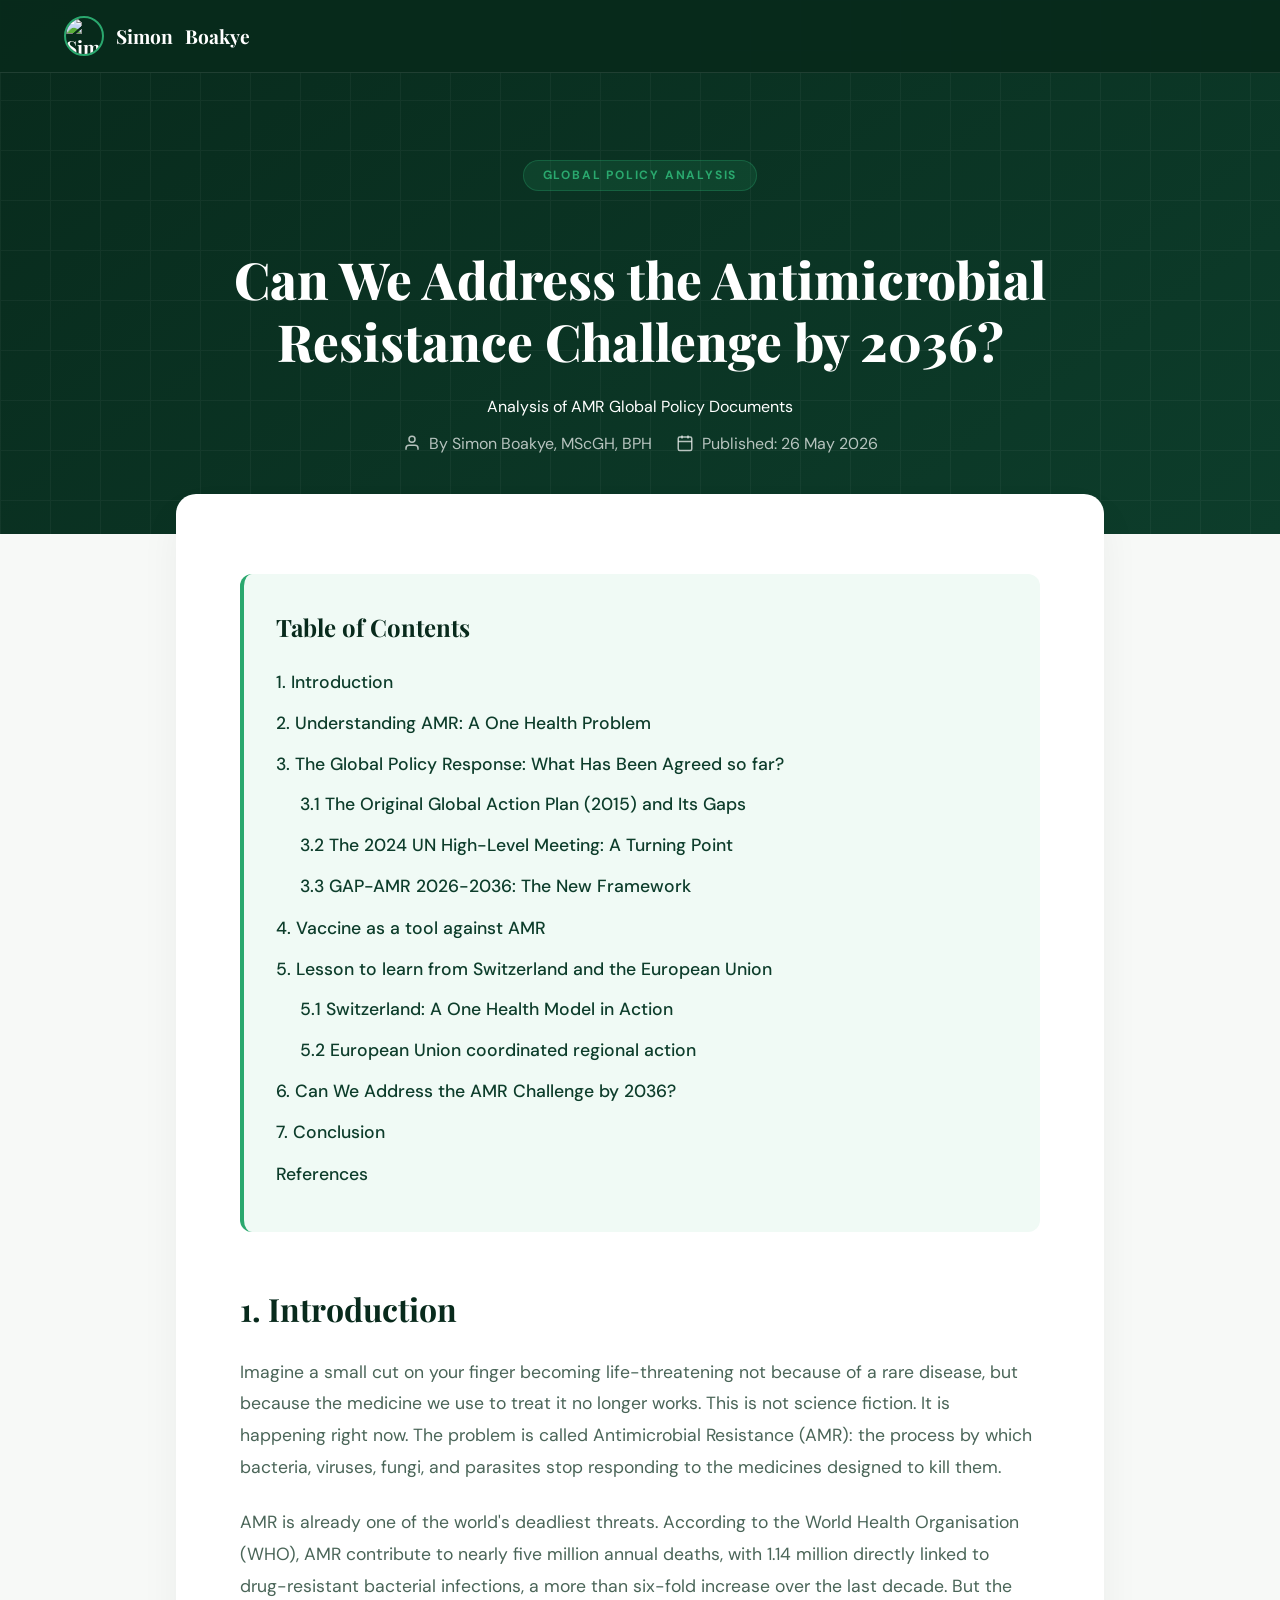
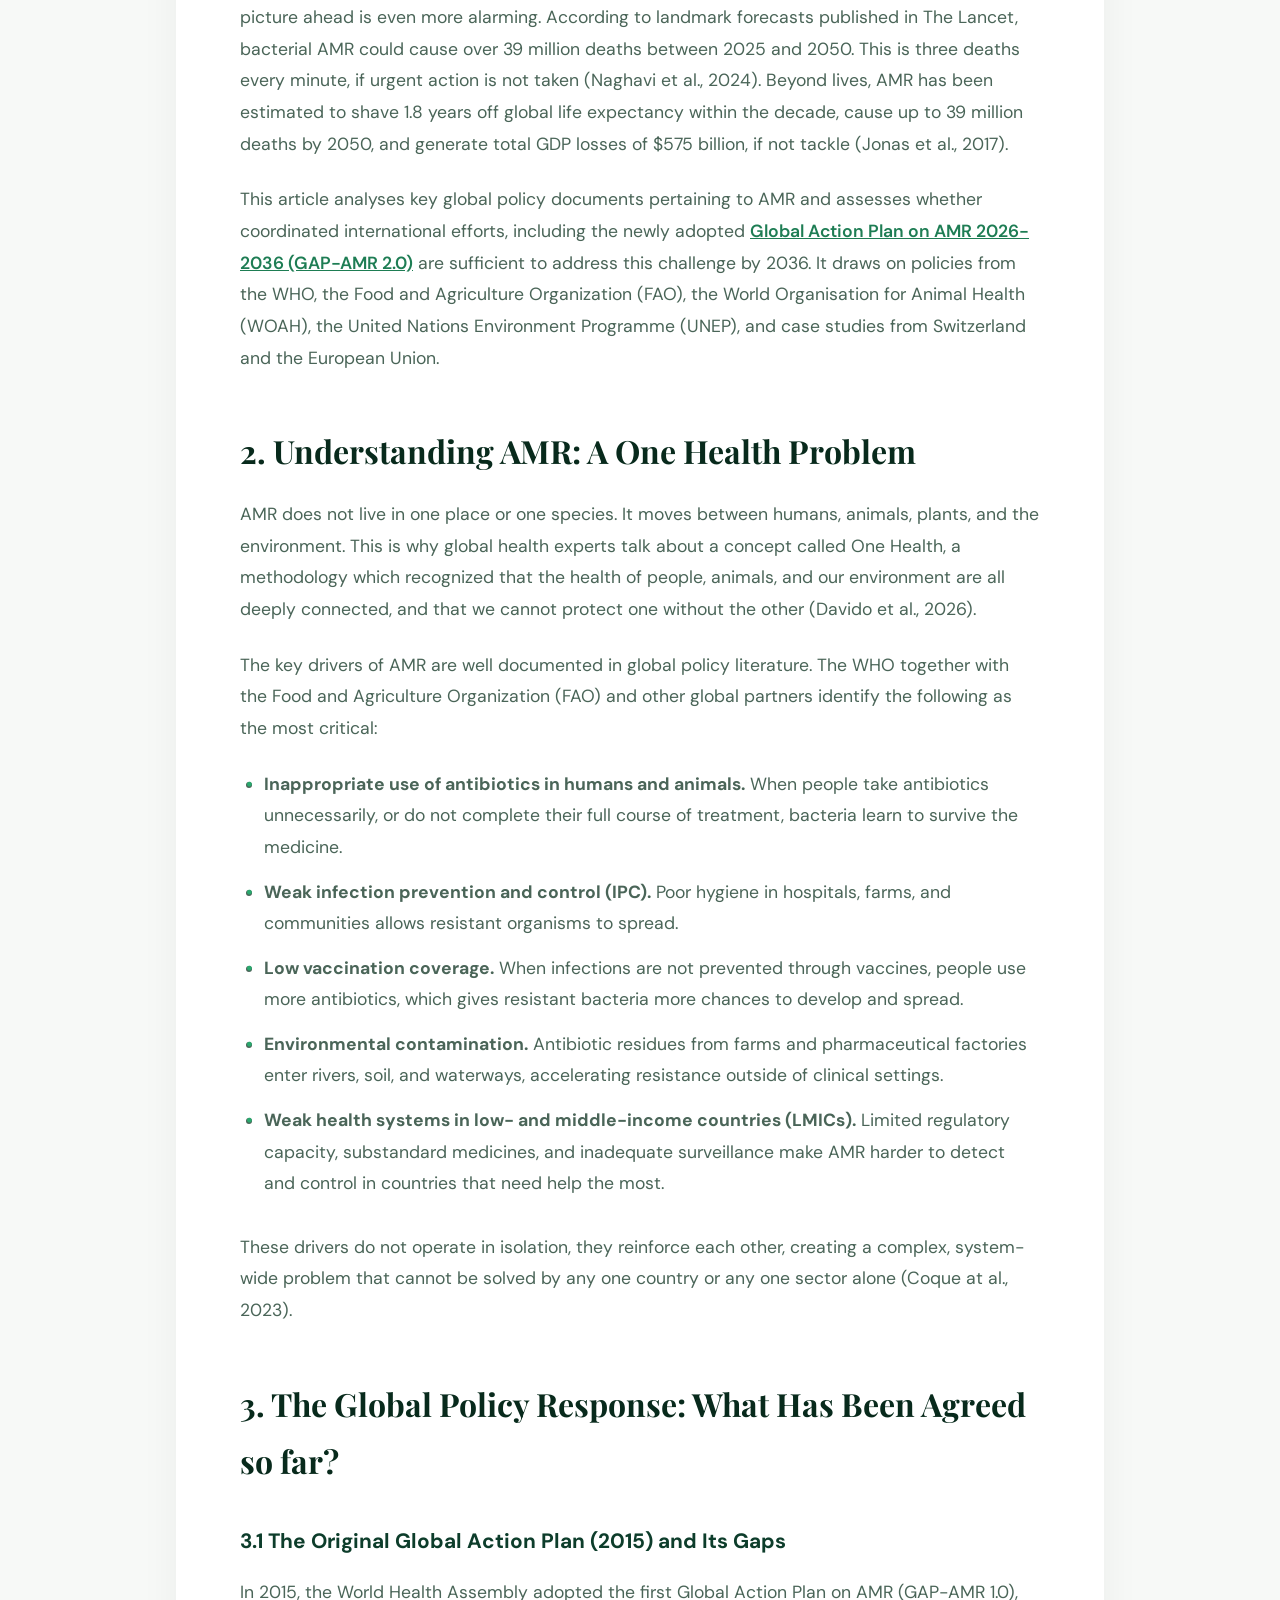
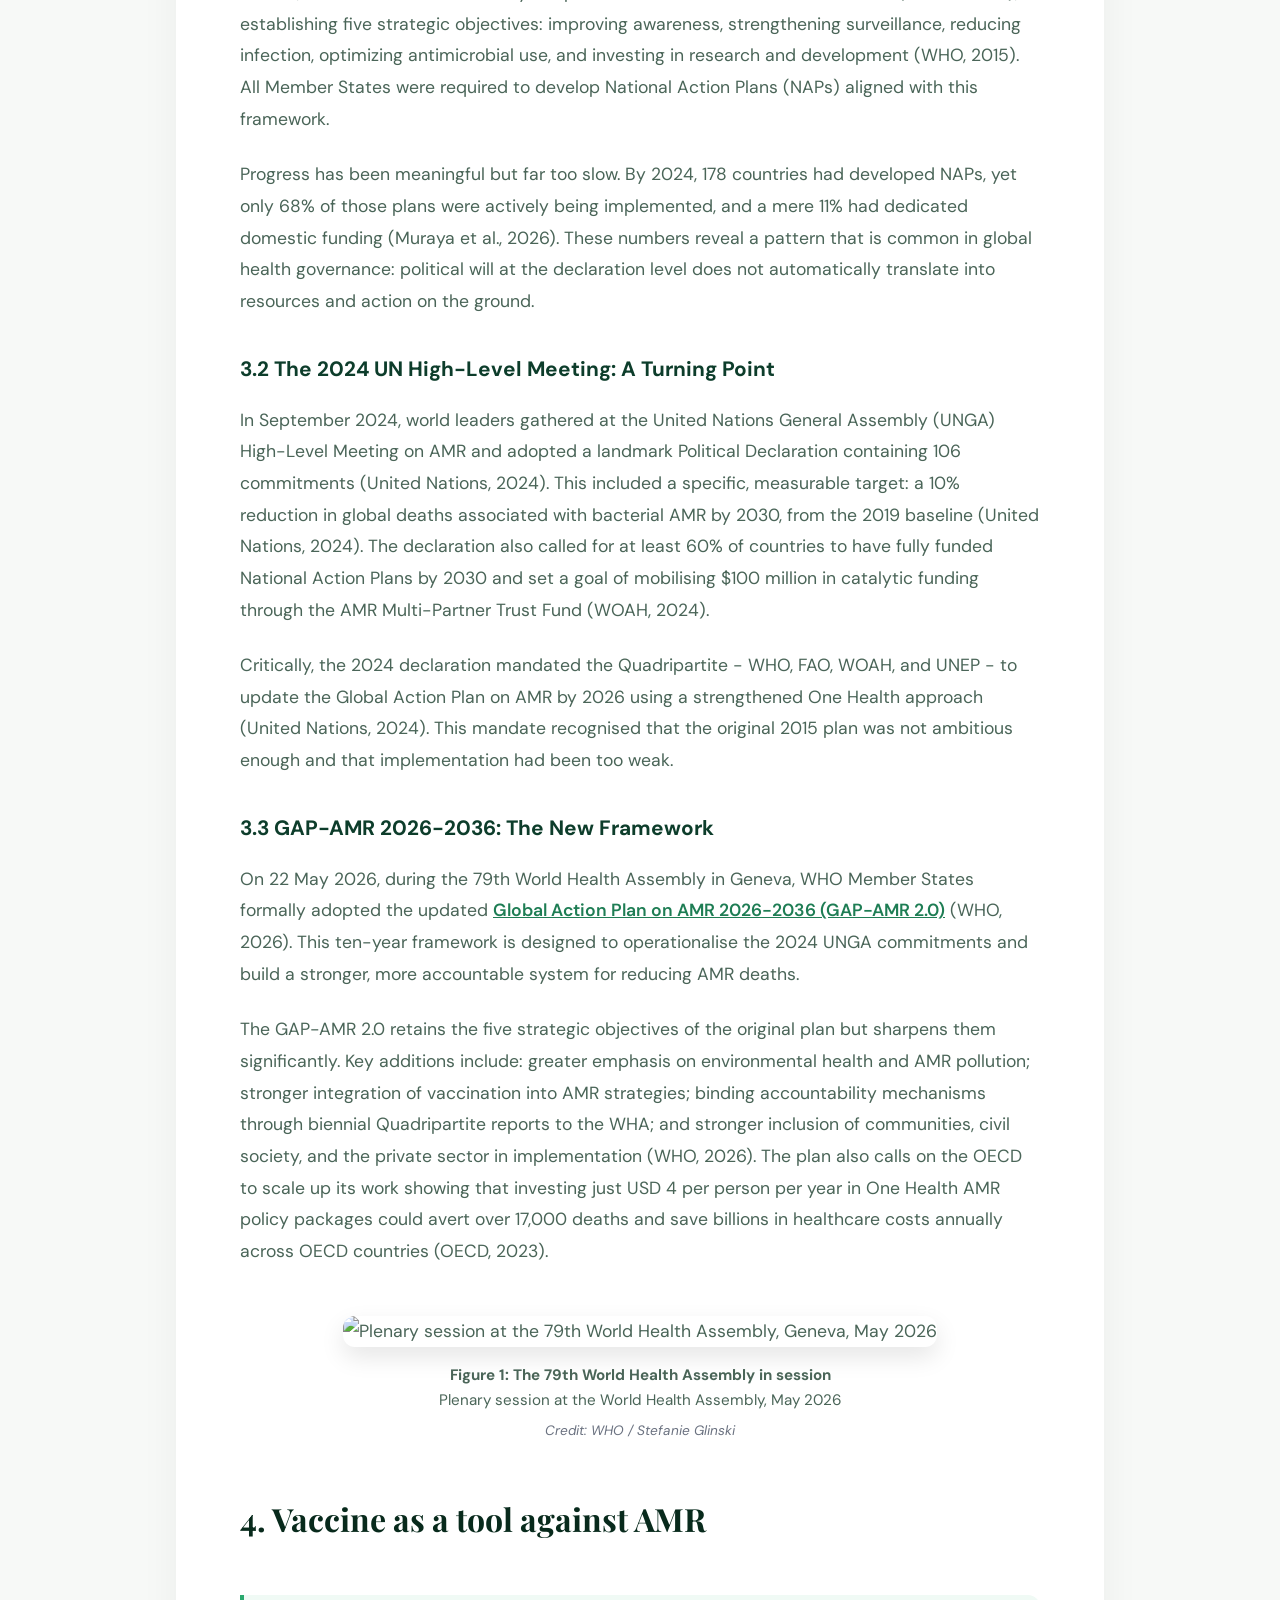
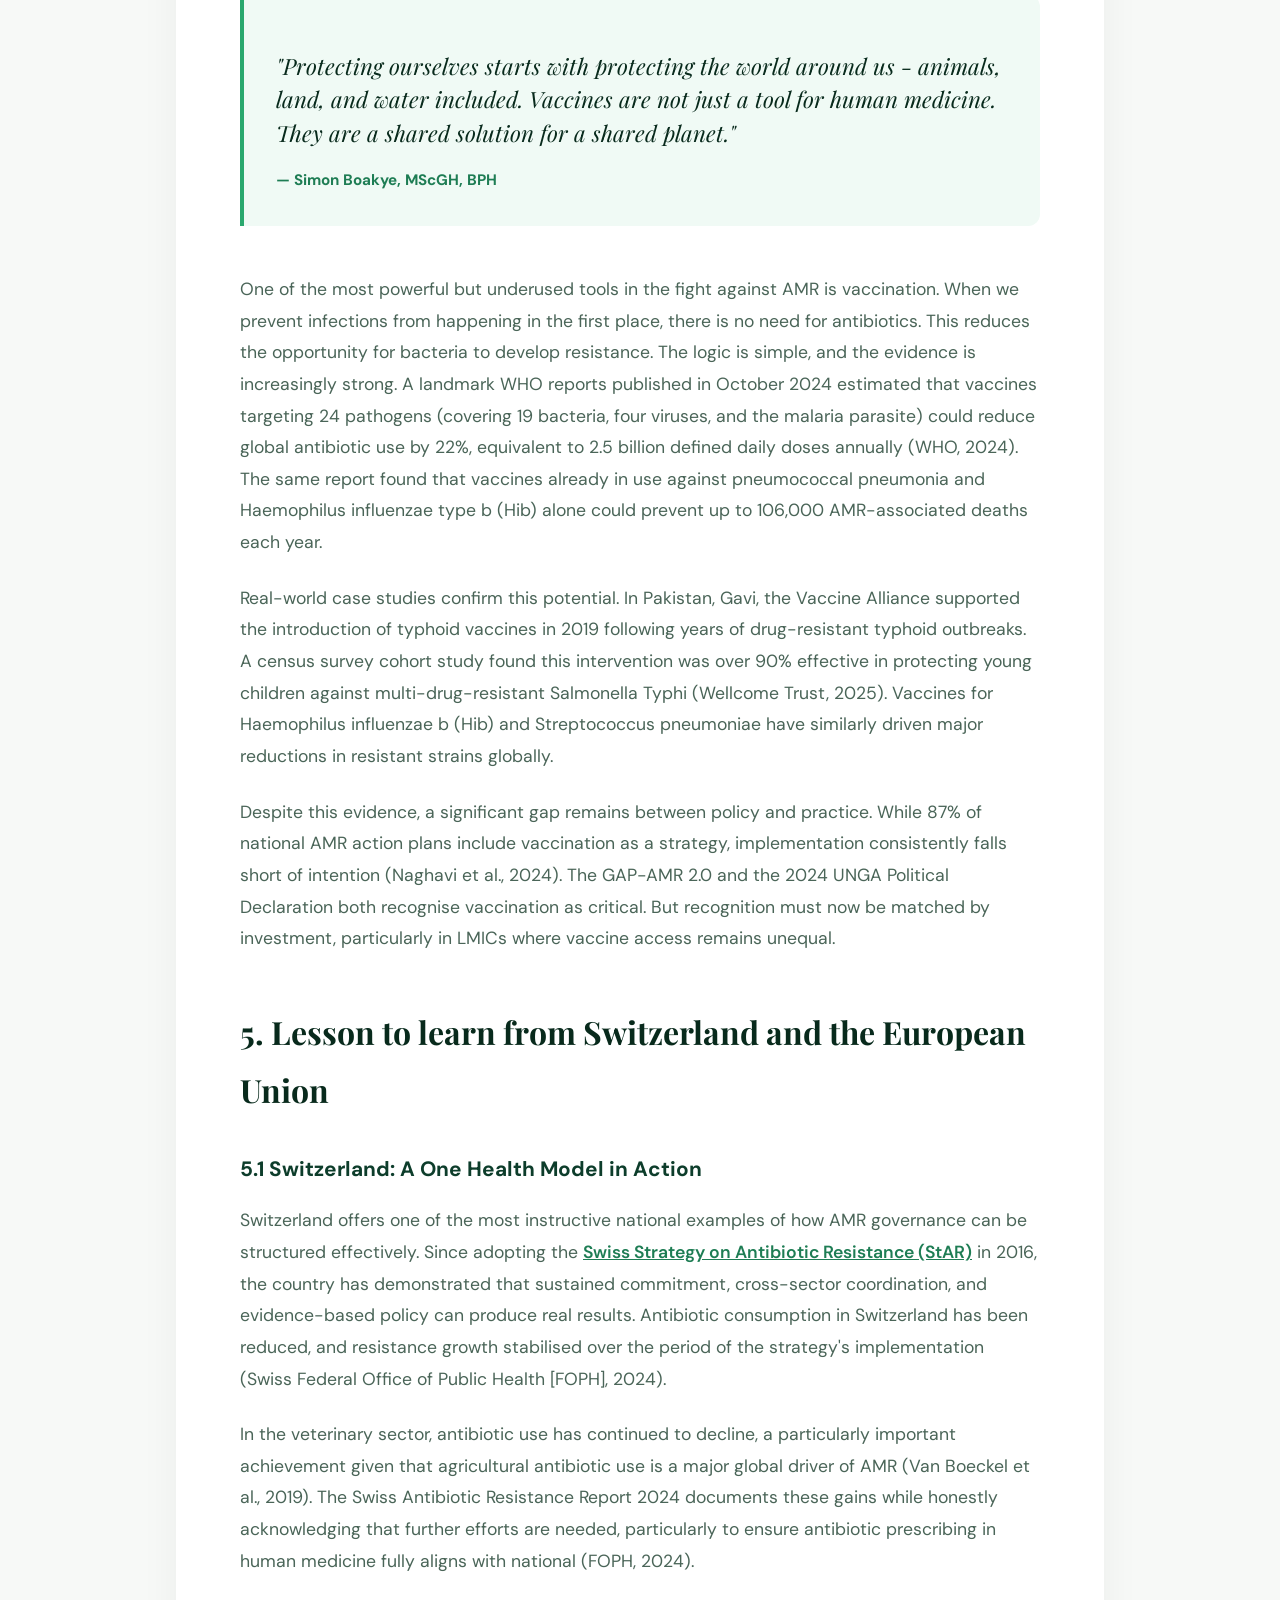
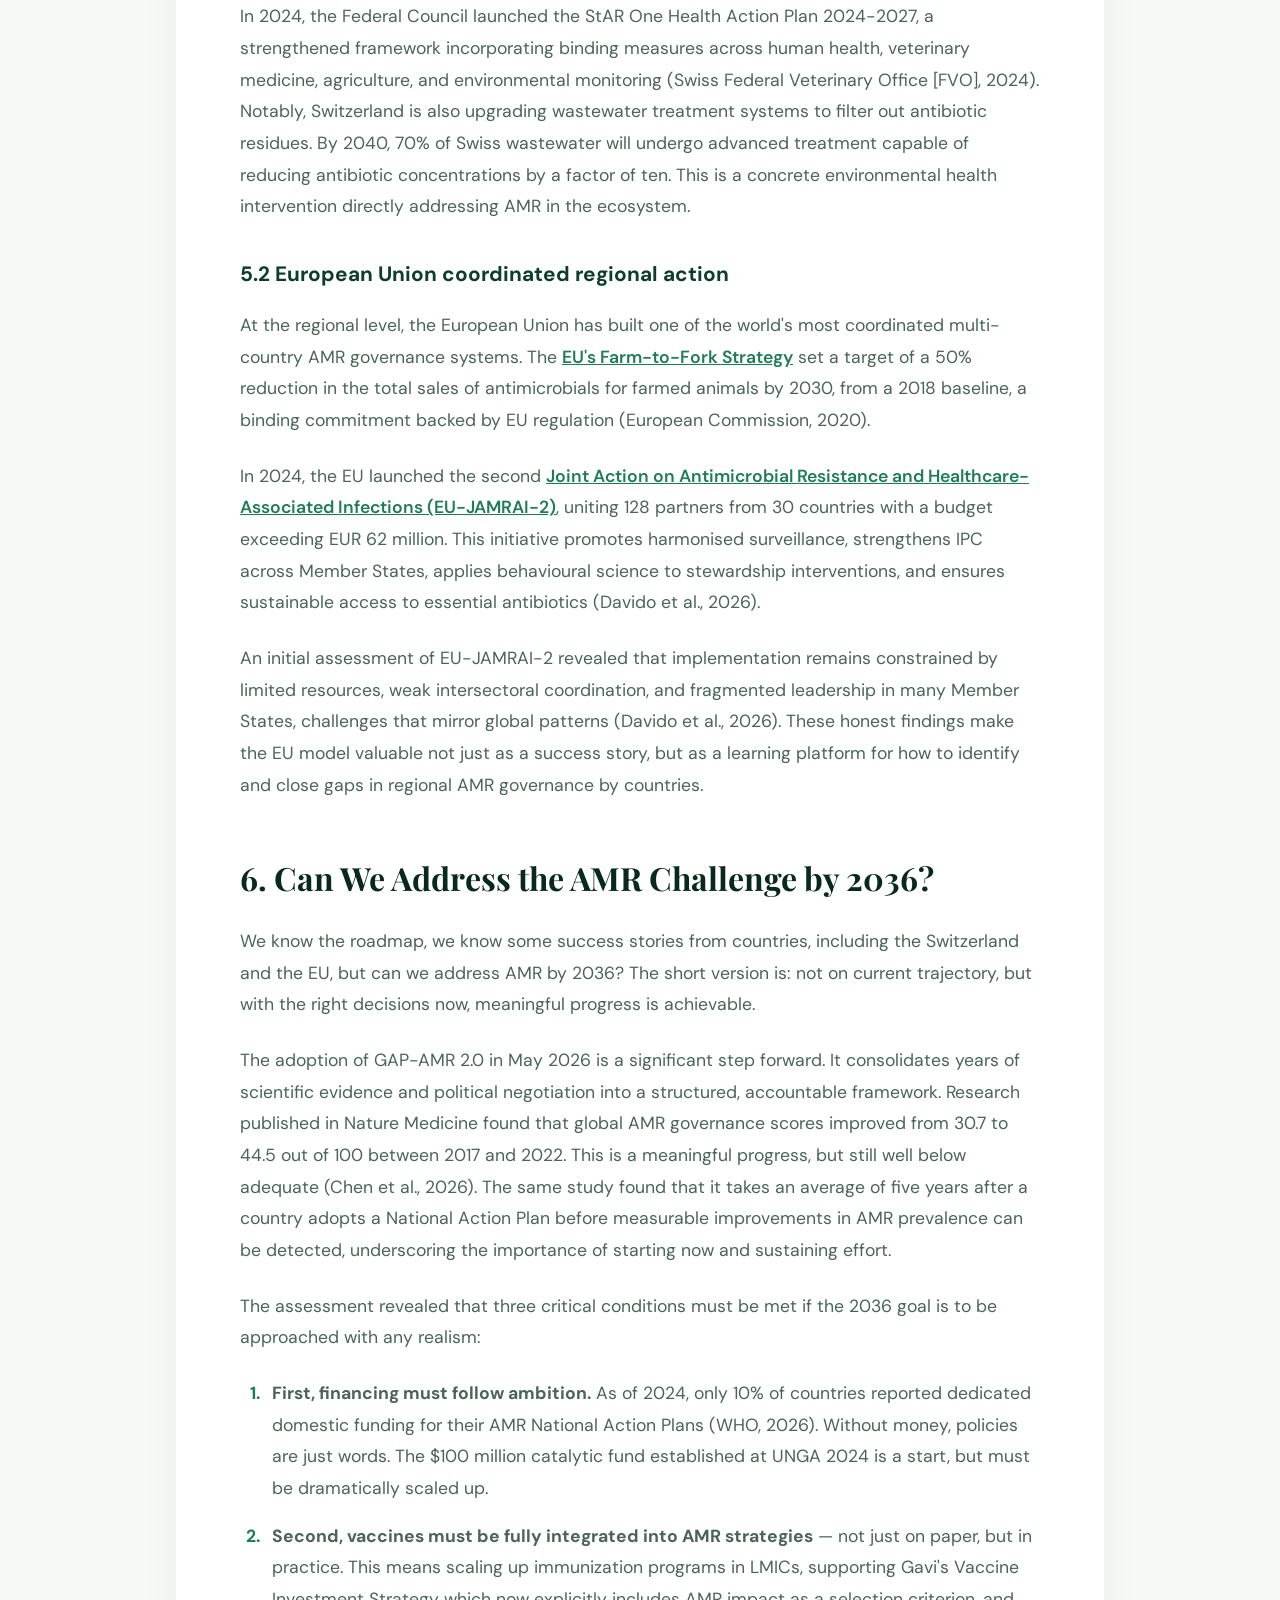
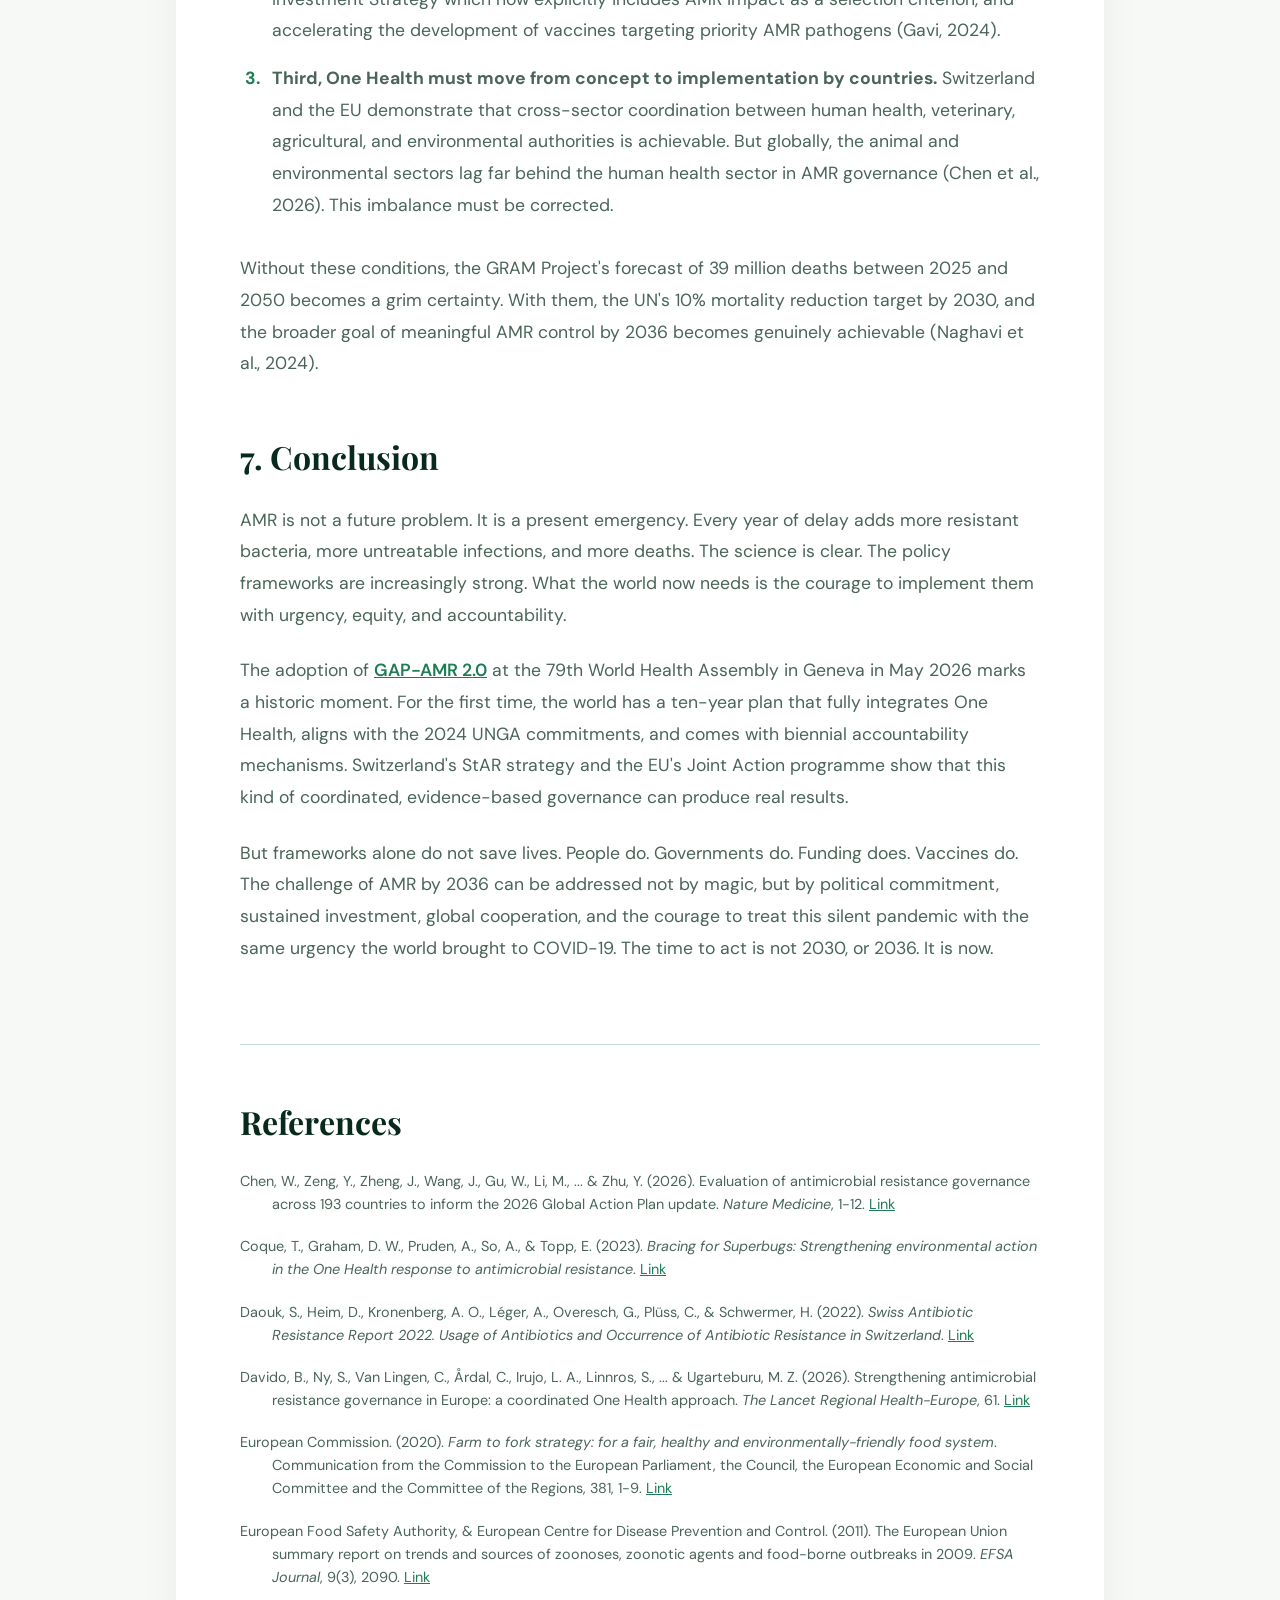
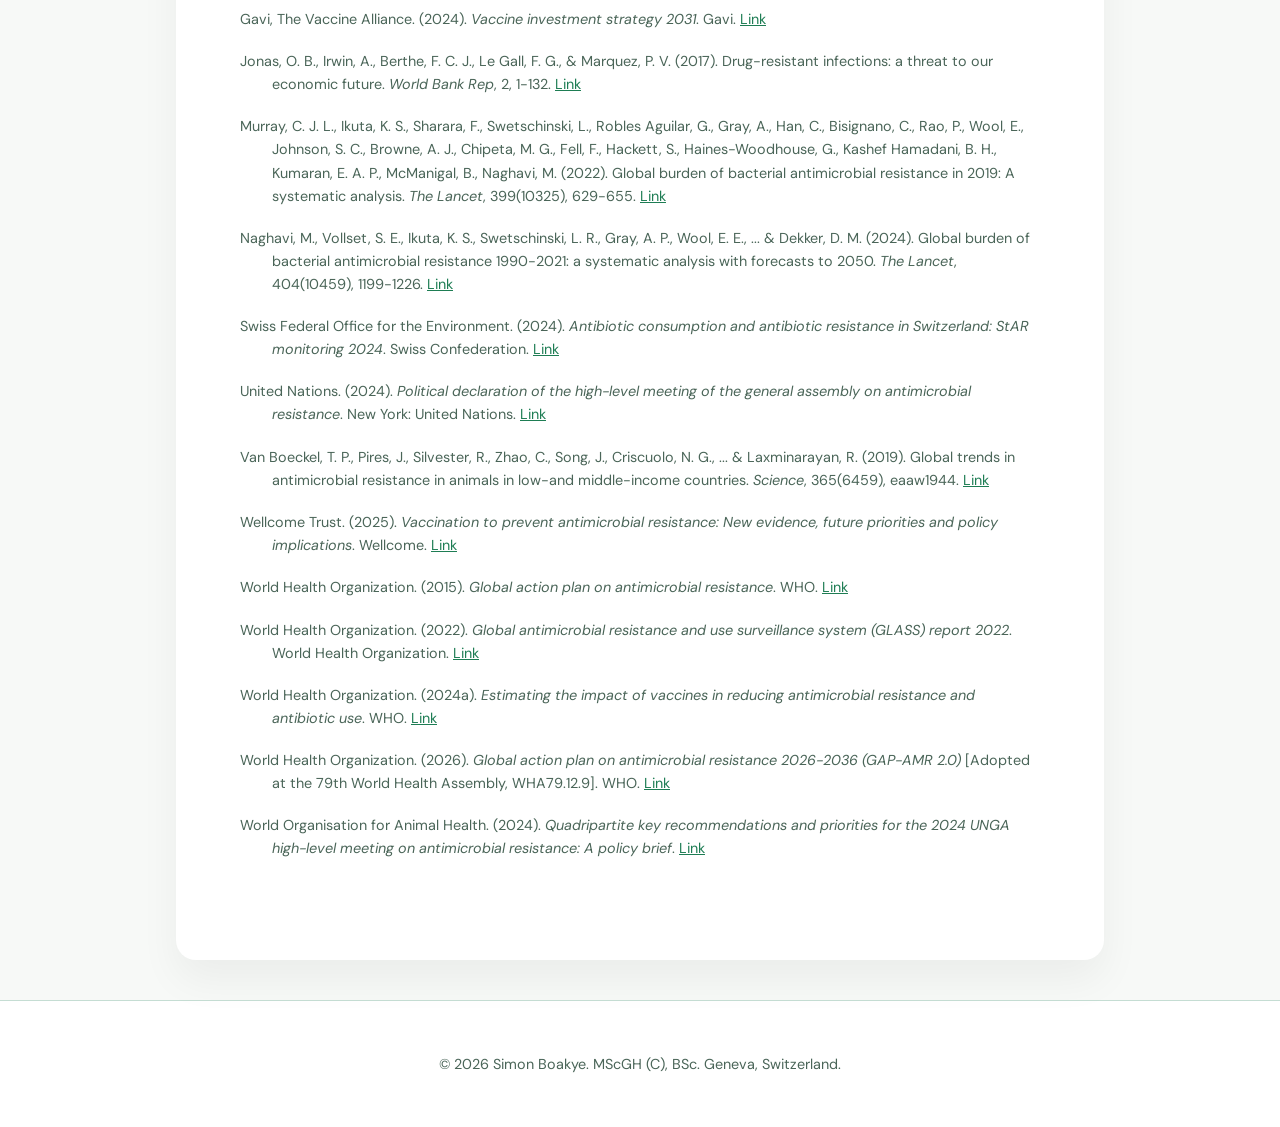
==== commit fe3ac689: "Update Can-We-Address-the-Antimicrobial-Resistance-Challenge-by-2036-Analysis-of-AMR-Global-Policy-D" ====
--- a/Can-We-Address-the-Antimicrobial-Resistance-Challenge-by-2036-Analysis-of-AMR-Global-Policy-Documents.html
+++ b/Can-We-Address-the-Antimicrobial-Resistance-Challenge-by-2036-Analysis-of-AMR-Global-Policy-Documents.html
@@ -2,13 +2,183 @@
 <html lang="en">
 
 <head>
-  <title>Can We Address the AMR Challenge by 2036? — Simon Boakye</title>
+  <!-- ═══════════════════════════════════════════════════
+       CORE META
+  ════════════════════════════════════════════════════ -->
   <meta charset="UTF-8" />
   <meta name="viewport" content="width=device-width, initial-scale=1.0" />
-  <meta name="description" content="An analysis of AMR global policy documents by Simon Boakye. Can we address the Antimicrobial Resistance challenge by 2036?" />
-  
+
+  <title>Can We Address the AMR Challenge by 2036? | Simon Boakye</title>
+
+  <!-- ═══════════════════════════════════════════════════
+       SEO — Basic Meta Tags
+       (description under 160 chars for Google snippet)
+  ════════════════════════════════════════════════════ -->
+  <meta name="description" content="Simon Boakye analyses global AMR policy — WHO GAP-AMR 2.0, the 2024 UNGA declaration, Switzerland's StAR strategy, and the EU Joint Action — to assess whether the antimicrobial resistance challenge can be addressed by 2036.">
+  <meta name="author" content="Simon Boakye">
+  <meta name="keywords" content="antimicrobial resistance, AMR 2036, GAP-AMR 2.0, One Health, WHO global action plan, antibiotic resistance policy, AMR deaths, Simon Boakye, public health Geneva, UNGA AMR 2024, Switzerland StAR, EU AMR, vaccine AMR, drug resistant bacteria, LMIC health policy">
+  <meta name="robots" content="index, follow, max-snippet:-1, max-image-preview:large, max-video-preview:-1">
+  <link rel="canonical" href="https://simonboakye.com/AMR_Challenge_2036_Simon_Boakye.html">
+
+  <!-- ═══════════════════════════════════════════════════
+       Open Graph — Social sharing (LinkedIn, WhatsApp,
+       Facebook, X). Controls the preview card when
+       someone shares the link.
+  ════════════════════════════════════════════════════ -->
+  <meta property="og:type" content="article">
+  <meta property="og:title" content="Can We Address the AMR Challenge by 2036? | Simon Boakye">
+  <meta property="og:description" content="A policy analysis of the WHO GAP-AMR 2.0, the 2024 UNGA Political Declaration on AMR, vaccine strategies, and lessons from Switzerland and the EU. By Simon Boakye, MScGH, BPH.">
+  <meta property="og:url" content="https://simonboakye.com/AMR_Challenge_2036_Simon_Boakye.html">
+  <meta property="og:site_name" content="Simon Boakye — Public Health Analysis">
+  <meta property="og:locale" content="en_GB">
+  <meta property="article:published_time" content="2026-05-26">
+  <meta property="article:modified_time" content="2026-05-26">
+  <meta property="article:author" content="Simon Boakye">
+  <meta property="article:section" content="Global Health Policy">
+  <meta property="article:tag" content="Antimicrobial Resistance">
+  <meta property="article:tag" content="AMR">
+  <meta property="article:tag" content="One Health">
+  <meta property="article:tag" content="WHO">
+  <meta property="article:tag" content="Global Health">
+  <meta property="article:tag" content="Antibiotic Resistance">
+  <meta property="article:tag" content="Public Health">
+  <meta property="article:tag" content="Simon Boakye">
+
+  <!-- ═══════════════════════════════════════════════════
+       Twitter / X Card
+  ════════════════════════════════════════════════════ -->
+  <meta name="twitter:card" content="summary_large_image">
+  <meta name="twitter:title" content="Can We Address the AMR Challenge by 2036? | Simon Boakye">
+  <meta name="twitter:description" content="Policy analysis: WHO GAP-AMR 2.0, 2024 UNGA AMR Declaration, vaccines & AMR, Switzerland StAR, EU Joint Action. By Simon Boakye, MScGH.">
+  <meta name="twitter:creator" content="@SimonBoakye">
+  <meta name="twitter:site" content="@SimonBoakye">
+
+  <!-- ═══════════════════════════════════════════════════
+       Structured Data — ScholarlyArticle Schema
+       This is the key signal that tells Google this is
+       an academic/research publication. Enables rich
+       search results showing author, date, and description.
+       "about" topics boost topical keyword matching.
+  ════════════════════════════════════════════════════ -->
+  <script type="application/ld+json">
+  {
+    "@context": "https://schema.org",
+    "@type": "ScholarlyArticle",
+    "headline": "Can We Address the Antimicrobial Resistance Challenge by 2036?",
+    "alternativeHeadline": "Analysis of AMR Global Policy Documents: WHO GAP-AMR 2.0, UNGA 2024, and National Case Studies",
+    "description": "A policy analysis examining whether the WHO Global Action Plan on AMR 2026-2036, the 2024 UNGA Political Declaration on AMR, vaccine strategies, and lessons from Switzerland and the EU are sufficient to address the antimicrobial resistance challenge by 2036.",
+    "author": {
+      "@type": "Person",
+      "name": "Simon Boakye",
+      "honorificSuffix": "MScGH (C), BPH",
+      "url": "https://simonboakye.com",
+      "sameAs": [
+        "https://simonboakye.com",
+        "https://orcid.org/YOUR-ORCID-HERE"
+      ]
+    },
+    "datePublished": "2026-05-26",
+    "dateModified": "2026-05-26",
+    "url": "https://simonboakye.com/AMR_Challenge_2036_Simon_Boakye.html",
+    "inLanguage": "en",
+    "publisher": {
+      "@type": "Person",
+      "name": "Simon Boakye",
+      "url": "https://simonboakye.com"
+    },
+    "about": [
+      { "@type": "Thing", "name": "Antimicrobial Resistance" },
+      { "@type": "Thing", "name": "WHO Global Action Plan on AMR" },
+      { "@type": "Thing", "name": "One Health" },
+      { "@type": "Thing", "name": "Antibiotic Resistance Policy" },
+      { "@type": "Thing", "name": "Vaccination and AMR" },
+      { "@type": "Thing", "name": "Global Health Governance" },
+      { "@type": "Thing", "name": "Switzerland StAR Strategy" },
+      { "@type": "Thing", "name": "European Union AMR Policy" }
+    ],
+    "keywords": "antimicrobial resistance, AMR 2036, GAP-AMR 2.0, One Health, WHO, antibiotic resistance, public health, Simon Boakye, UNGA 2024, vaccine AMR, Switzerland StAR, EU JAMRAI",
+    "isAccessibleForFree": true,
+    "license": "https://creativecommons.org/licenses/by/4.0/",
+    "citation": [
+      {
+        "@type": "ScholarlyArticle",
+        "name": "Global burden of bacterial antimicrobial resistance 1990–2021: a systematic analysis with forecasts to 2050",
+        "author": "Naghavi et al.",
+        "datePublished": "2024",
+        "isPartOf": { "@type": "Periodical", "name": "The Lancet" }
+      },
+      {
+        "@type": "ScholarlyArticle",
+        "name": "Global burden of bacterial antimicrobial resistance in 2019: A systematic analysis",
+        "author": "Murray et al.",
+        "datePublished": "2022",
+        "isPartOf": { "@type": "Periodical", "name": "The Lancet" }
+      }
+    ]
+  }
+  </script>
+
+  <!-- ═══════════════════════════════════════════════════
+       BreadcrumbList Schema — helps Google display
+       navigation trail in search results
+  ════════════════════════════════════════════════════ -->
+  <script type="application/ld+json">
+  {
+    "@context": "https://schema.org",
+    "@type": "BreadcrumbList",
+    "itemListElement": [
+      {
+        "@type": "ListItem",
+        "position": 1,
+        "name": "Simon Boakye",
+        "item": "https://simonboakye.com"
+      },
+      {
+        "@type": "ListItem",
+        "position": 2,
+        "name": "Publications",
+        "item": "https://simonboakye.com/#publications"
+      },
+      {
+        "@type": "ListItem",
+        "position": 3,
+        "name": "Can We Address the AMR Challenge by 2036?",
+        "item": "https://simonboakye.com/AMR_Challenge_2036_Simon_Boakye.html"
+      }
+    ]
+  }
+  </script>
+
+  <!-- ═══════════════════════════════════════════════════
+       Person Schema — links THIS PAGE to you as an author
+       so Google connects all your articles to your name
+  ════════════════════════════════════════════════════ -->
+  <script type="application/ld+json">
+  {
+    "@context": "https://schema.org",
+    "@type": "Person",
+    "name": "Simon Boakye",
+    "honorificSuffix": "MScGH (C), BPH",
+    "url": "https://simonboakye.com",
+    "jobTitle": "Public Health Analyst",
+    "worksFor": {
+      "@type": "Organization",
+      "name": "Independent"
+    },
+    "knowsAbout": [
+      "Antimicrobial Resistance",
+      "Epidemiology",
+      "Ebola",
+      "Malaria",
+      "Global Health Policy",
+      "One Health",
+      "Public Health"
+    ]
+  }
+  </script>
+
   <link rel="icon" type="image/jpeg" href="https://github.com/Simon-Boakye/SimonBoakye/blob/main/Passport.JPG?raw=true" />
-  <link href="https://fonts.googleapis.com/css2?family=Playfair+Display:ital,wght@0,400;0,700;0,900;1,400;1,700&amp;family=DM+Sans:ital,opsz,wght@0,9..40,300;0,9..40,400;0,9..40,500;0,9..40,600;1,9..40,300;1,9..40,400&amp;display=swap" rel="stylesheet" />
+  <link href="https://fonts.googleapis.com/css2?family=Playfair+Display:ital,wght@0,400;0,700;0,900;1,400;1,700&family=DM+Sans:ital,opsz,wght@0,9..40,300;0,9..40,400;0,9..40,500;0,9..40,600;1,9..40,300;1,9..40,400&display=swap" rel="stylesheet" />
   <script src="https://cdn.tailwindcss.com"></script>
 
   <style>
@@ -338,12 +508,17 @@
       color: var(--muted);
       font-size: 0.9rem;
     }
+
+    /* ── Fix: ensure ol li bullets not affected by ul::before rule ── */
+    .article-body ol li::before {
+      content: none !important;
+    }
   </style>
 </head>
 
 <body>
   <nav>
-    <a href="index.html" class="nav-logo">
+    <a href="https://simonboakye.com/" class="nav-logo">
       <img src="https://github.com/Simon-Boakye/SimonBoakye/blob/main/Passport.JPG?raw=true" alt="Simon Boakye" />
       Simon <span>Boakye</span>
     </a>
@@ -426,7 +601,8 @@
 
       <p>Progress has been meaningful but far too slow. By 2024, 178 countries had developed NAPs, yet only 68% of those plans were actively being implemented, and a mere 11% had dedicated domestic funding (Muraya et al., 2026). These numbers reveal a pattern that is common in global health governance: political will at the declaration level does not automatically translate into resources and action on the ground.</p>
 
-      <h3>3.2 The 2024 UN High-Level Meeting: A Turning Point</h3>
+      <!-- FIX: added id="un-hlm" which was missing — TOC linked to it but heading had no anchor -->
+      <h3 id="un-hlm">3.2 The 2024 UN High-Level Meeting: A Turning Point</h3>
       <p>In September 2024, world leaders gathered at the United Nations General Assembly (UNGA) High-Level Meeting on AMR and adopted a landmark Political Declaration containing 106 commitments (United Nations, 2024). This included a specific, measurable target: a 10% reduction in global deaths associated with bacterial AMR by 2030, from the 2019 baseline (United Nations, 2024). The declaration also called for at least 60% of countries to have fully funded National Action Plans by 2030 and set a goal of mobilising $100 million in catalytic funding through the AMR Multi-Partner Trust Fund (WOAH, 2024).</p>
 
       <p>Critically, the 2024 declaration mandated the Quadripartite - WHO, FAO, WOAH, and UNEP - to update the Global Action Plan on AMR by 2026 using a strengthened One Health approach (United Nations, 2024). This mandate recognised that the original 2015 plan was not ambitious enough and that implementation had been too weak.</p>
@@ -437,7 +613,7 @@
       <p>The GAP-AMR 2.0 retains the five strategic objectives of the original plan but sharpens them significantly. Key additions include: greater emphasis on environmental health and AMR pollution; stronger integration of vaccination into AMR strategies; binding accountability mechanisms through biennial Quadripartite reports to the WHA; and stronger inclusion of communities, civil society, and the private sector in implementation (WHO, 2026). The plan also calls on the OECD to scale up its work showing that investing just USD 4 per person per year in One Health AMR policy packages could avert over 17,000 deaths and save billions in healthcare costs annually across OECD countries (OECD, 2023).</p>
 
       <figure class="article-figure">
-        <img src="https://github.com/Simon-Boakye/SimonBoakye/blob/main/images/Figure%201.png?raw=true" alt="Plenary session at the World Health Assembly, May 2026" />
+        <img src="https://github.com/Simon-Boakye/SimonBoakye/blob/main/images/Figure%201.png?raw=true" alt="Plenary session at the 79th World Health Assembly, Geneva, May 2026" />
         <figcaption>
           <strong>Figure 1: The 79th World Health Assembly in session</strong><br>
           Plenary session at the World Health Assembly, May 2026<br>
@@ -483,7 +659,7 @@
 
       <ol>
         <li><strong>First, financing must follow ambition.</strong> As of 2024, only 10% of countries reported dedicated domestic funding for their AMR National Action Plans (WHO, 2026). Without money, policies are just words. The $100 million catalytic fund established at UNGA 2024 is a start, but must be dramatically scaled up.</li>
-        <li><strong>Second, vaccines must be fully integrated into AMR strategies</strong> - not just on paper, but in practice. This means scaling up immunization programs in LMICS, supporting Gavi's Vaccine Investment Strategy which now explicitly includes AMR impact as a selection criterion, and accelerating the development of vaccines targeting priority AMR pathogens (Gavi, 2024).</li>
+        <li><strong>Second, vaccines must be fully integrated into AMR strategies</strong> — not just on paper, but in practice. This means scaling up immunization programs in LMICs, supporting Gavi's Vaccine Investment Strategy which now explicitly includes AMR impact as a selection criterion, and accelerating the development of vaccines targeting priority AMR pathogens (Gavi, 2024).</li>
         <li><strong>Third, One Health must move from concept to implementation by countries.</strong> Switzerland and the EU demonstrate that cross-sector coordination between human health, veterinary, agricultural, and environmental authorities is achievable. But globally, the animal and environmental sectors lag far behind the human health sector in AMR governance (Chen et al., 2026). This imbalance must be corrected.</li>
       </ol>
 
@@ -500,43 +676,43 @@
         <h2>References</h2>
         
         <div class="reference-item">
-          Chen, W., Zeng, Y., Zheng, J., Wang, J., Gu, W., Li, M., ... & Zhu, Y. (2026). Evaluation of antimicrobial resistance governance across 193 countries to inform the 2026 Global Action Plan update. <em>Nature Medicine</em>, 1-12. <a href="https://doi.org/10.1038/s41591-026-04257-1" target="_blank">Link</a>
-        </div>
-        <div class="reference-item">
-          Coque, T., Graham, D. W., Pruden, A., So, A., & Topp, E. (2023). <em>Bracing for Superbugs: Strengthening environmental action in the One Health response to antimicrobial resistance</em>. <a href="https://www.unep.org/resources/superbugs/environmental-action" target="_blank">Link</a>
-        </div>
-        <div class="reference-item">
-          Daouk, S., Heim, D., Kronenberg, A. O., Léger, A., Overesch, G., Plüss, C., & Schwermer, H. (2022). <em>Swiss Antibiotic Resistance Report 2022. Usage of Antibiotics and Occurrence of Antibiotic Resistance in Switzerland</em>. <a href="https://boris-portal.unibe.ch/entities/publication/4813410d-d867-445f-bd60-e191438d97c6" target="_blank">Link</a>
-        </div>
-        <div class="reference-item">
-          Davido, B., Ny, S., Van Lingen, C., Årdal, C., Irujo, L. A., Linnros, S., ... & Ugarteburu, M. Z. (2026). Strengthening antimicrobial resistance governance in Europe: a coordinated One Health approach. <em>The Lancet Regional Health-Europe</em>, 61. <a href="https://doi.org/10.1016/j.lanepe.2025.00332-1" target="_blank">Link</a>
-        </div>
-        <div class="reference-item">
-          European Commission. (2020). <em>Farm to fork strategy: for a fair, healthy and environmentally-friendly food system</em>. Communication from the Commission to the European Parliament, the Council, the European Economic and Social Committee and the Committee of the Regions, 381, 1-9. <a href="https://ec.europa.eu/food/horizontal-topics/farm-fork-strategy_en" target="_blank">Link</a>
-        </div>
-        <div class="reference-item">
-          European Food Safety Authority, & European Centre for Disease Prevention and Control. (2011). The European Union summary report on trends and sources of zoonoses, zoonotic agents and food-borne outbreaks in 2009. <em>EFSA Journal</em>, 9(3), 2090. <a href="https://doi.org/10.2903/j.efsa.2011.2090" target="_blank">Link</a>
+          Chen, W., Zeng, Y., Zheng, J., Wang, J., Gu, W., Li, M., ... &amp; Zhu, Y. (2026). Evaluation of antimicrobial resistance governance across 193 countries to inform the 2026 Global Action Plan update. <em>Nature Medicine</em>, 1-12. <a href="https://doi.org/10.1038/s41591-026-04257-1" target="_blank">Link</a>
+        </div>
+        <div class="reference-item">
+          Coque, T., Graham, D. W., Pruden, A., So, A., &amp; Topp, E. (2023). <em>Bracing for Superbugs: Strengthening environmental action in the One Health response to antimicrobial resistance</em>. <a href="https://www.unep.org/resources/superbugs/environmental-action" target="_blank">Link</a>
+        </div>
+        <div class="reference-item">
+          Daouk, S., Heim, D., Kronenberg, A. O., Léger, A., Overesch, G., Plüss, C., &amp; Schwermer, H. (2022). <em>Swiss Antibiotic Resistance Report 2022. Usage of Antibiotics and Occurrence of Antibiotic Resistance in Switzerland</em>. <a href="https://boris-portal.unibe.ch/entities/publication/4813410d-d867-445f-bd60-e191438d97c6" target="_blank">Link</a>
+        </div>
+        <div class="reference-item">
+          Davido, B., Ny, S., Van Lingen, C., Årdal, C., Irujo, L. A., Linnros, S., ... &amp; Ugarteburu, M. Z. (2026). Strengthening antimicrobial resistance governance in Europe: a coordinated One Health approach. <em>The Lancet Regional Health-Europe</em>, 61. <a href="https://doi.org/10.1016/j.lanepe.2025.00332-1" target="_blank">Link</a>
+        </div>
+        <div class="reference-item">
+          European Commission. (2020). <em>Farm to fork strategy: for a fair, healthy and environmentally-friendly food system</em>. Communication from the Commission to the European Parliament, the Council, the European Economic and Social Committee and the Committee of the Regions, 381, 1-9. <a href="https://food.ec.europa.eu/system/files/2020-05/f2f_action-plan_2020_strategy-info_en.pdf" target="_blank">Link</a>
+        </div>
+        <div class="reference-item">
+          European Food Safety Authority, &amp; European Centre for Disease Prevention and Control. (2011). The European Union summary report on trends and sources of zoonoses, zoonotic agents and food-borne outbreaks in 2009. <em>EFSA Journal</em>, 9(3), 2090. <a href="https://doi.org/10.2903/j.efsa.2011.2090" target="_blank">Link</a>
         </div>
         <div class="reference-item">
           Gavi, The Vaccine Alliance. (2024). <em>Vaccine investment strategy 2031</em>. Gavi. <a href="https://www.gavi.org/programmes-impact/our-impact/vaccine-investment-strategy" target="_blank">Link</a>
         </div>
         <div class="reference-item">
-          Jonas, O. B., Irwin, A., Berthe, F. C. J., Le Gall, F. G., & Marquez, P. V. (2017). Drug-resistant infections: a threat to our economic future. <em>World Bank Rep</em>, 2, 1-132. <a href="https://documents.worldbank.org/en/publication/documents-reports/documentdetail/323311493396993758" target="_blank">Link</a>
+          Jonas, O. B., Irwin, A., Berthe, F. C. J., Le Gall, F. G., &amp; Marquez, P. V. (2017). Drug-resistant infections: a threat to our economic future. <em>World Bank Rep</em>, 2, 1-132. <a href="https://documents.worldbank.org/en/publication/documents-reports/documentdetail/323311493396993758" target="_blank">Link</a>
         </div>
         <div class="reference-item">
           Murray, C. J. L., Ikuta, K. S., Sharara, F., Swetschinski, L., Robles Aguilar, G., Gray, A., Han, C., Bisignano, C., Rao, P., Wool, E., Johnson, S. C., Browne, A. J., Chipeta, M. G., Fell, F., Hackett, S., Haines-Woodhouse, G., Kashef Hamadani, B. H., Kumaran, E. A. P., McManigal, B., Naghavi, M. (2022). Global burden of bacterial antimicrobial resistance in 2019: A systematic analysis. <em>The Lancet</em>, 399(10325), 629-655. <a href="https://doi.org/10.1016/S0140-6736(21)02724-0" target="_blank">Link</a>
         </div>
         <div class="reference-item">
-          Naghavi, M., Vollset, S. E., Ikuta, K. S., Swetschinski, L. R., Gray, A. P., Wool, E. E., ... & Dekker, D. M. (2024). Global burden of bacterial antimicrobial resistance 1990-2021: a systematic analysis with forecasts to 2050. <em>The Lancet</em>, 404(10459), 1199-1226. <a href="https://doi.org/10.1016/S0140-6736(24)01867-1" target="_blank">Link</a>
+          Naghavi, M., Vollset, S. E., Ikuta, K. S., Swetschinski, L. R., Gray, A. P., Wool, E. E., ... &amp; Dekker, D. M. (2024). Global burden of bacterial antimicrobial resistance 1990-2021: a systematic analysis with forecasts to 2050. <em>The Lancet</em>, 404(10459), 1199-1226. <a href="https://doi.org/10.1016/S0140-6736(24)01867-1" target="_blank">Link</a>
         </div>
         <div class="reference-item">
           Swiss Federal Office for the Environment. (2024). <em>Antibiotic consumption and antibiotic resistance in Switzerland: StAR monitoring 2024</em>. Swiss Confederation. <a href="https://cdn.who.int/media/docs/default-source/antimicrobial-resistance/amr-spc-npm/nap-library/strategy-on-antibiotic-resistance-switzerland.pdf" target="_blank">Link</a>
         </div>
         <div class="reference-item">
-          United Nations. (2016). <em>Political declaration of the high-level meeting of the general assembly on antimicrobial resistance</em>. New York: United Nations. <a href="https://www.who.int/news-room/events/detail/2024/09/26/default-calendar/un-general-assembly-high-level-meeting-on-antimicrobial-resistance-2024" target="_blank">Link</a>
-        </div>
-        <div class="reference-item">
-          Van Boeckel, T. P., Pires, J., Silvester, R., Zhao, C., Song, J., Criscuolo, N. G., ... & Laxminarayan, R. (2019). Global trends in antimicrobial resistance in animals in low-and middle-income countries. <em>Science</em>, 365(6459), eaaw1944. <a href="https://doi.org/10.1126/science.aaw1944" target="_blank">Link</a>
+          United Nations. (2024). <em>Political declaration of the high-level meeting of the general assembly on antimicrobial resistance</em>. New York: United Nations. <a href="https://www.who.int/news-room/events/detail/2024/09/26/default-calendar/un-general-assembly-high-level-meeting-on-antimicrobial-resistance-2024" target="_blank">Link</a>
+        </div>
+        <div class="reference-item">
+          Van Boeckel, T. P., Pires, J., Silvester, R., Zhao, C., Song, J., Criscuolo, N. G., ... &amp; Laxminarayan, R. (2019). Global trends in antimicrobial resistance in animals in low-and middle-income countries. <em>Science</em>, 365(6459), eaaw1944. <a href="https://doi.org/10.1126/science.aaw1944" target="_blank">Link</a>
         </div>
         <div class="reference-item">
           Wellcome Trust. (2025). <em>Vaccination to prevent antimicrobial resistance: New evidence, future priorities and policy implications</em>. Wellcome. <a href="https://wellcome.org/insights/reports/vaccination-prevent-antimicrobial-resistance-new-evidence-future-priorities-and-policy" target="_blank">Link</a>
@@ -550,8 +726,9 @@
         <div class="reference-item">
           World Health Organization. (2024a). <em>Estimating the impact of vaccines in reducing antimicrobial resistance and antibiotic use</em>. WHO. <a href="https://www.who.int/publications/i/item/9789240098787" target="_blank">Link</a>
         </div>
-        <div class="reference-item">
-          World Health Organization. (2026). <em>Global action plan on antimicrobial resistance 2026-2036 (GAP-AMR 2.0)</em> [Adopted at the 79th World Health Assembly, WHA79.12.9]. WHO. <a href="https://apps.who.int/gb/ebwha/pdf_files/WHA79/A795Add2-en.pdf" target="_blank">Link</a>
+        <!-- FIX: corrected URL from A795Add2 to A79_5Add2 to match the correct WHA document path -->
+        <div class="reference-item">
+          World Health Organization. (2026). <em>Global action plan on antimicrobial resistance 2026-2036 (GAP-AMR 2.0)</em> [Adopted at the 79th World Health Assembly, WHA79.12.9]. WHO. <a href="https://apps.who.int/gb/ebwha/pdf_files/WHA79/A79_5Add2-en.pdf" target="_blank">Link</a>
         </div>
         <div class="reference-item">
           World Organisation for Animal Health. (2024). <em>Quadripartite key recommendations and priorities for the 2024 UNGA high-level meeting on antimicrobial resistance: A policy brief</em>. <a href="https://www.woah.org/app/uploads/2024/06/quadripartite-key-messages-and-priorities-final-08-may-2024.pdf" target="_blank">Link</a>
@@ -565,4 +742,4 @@
     <p>© 2026 Simon Boakye. MScGH (C), BSc. Geneva, Switzerland.</p>
   </footer>
 </body>
-</html>+</html>
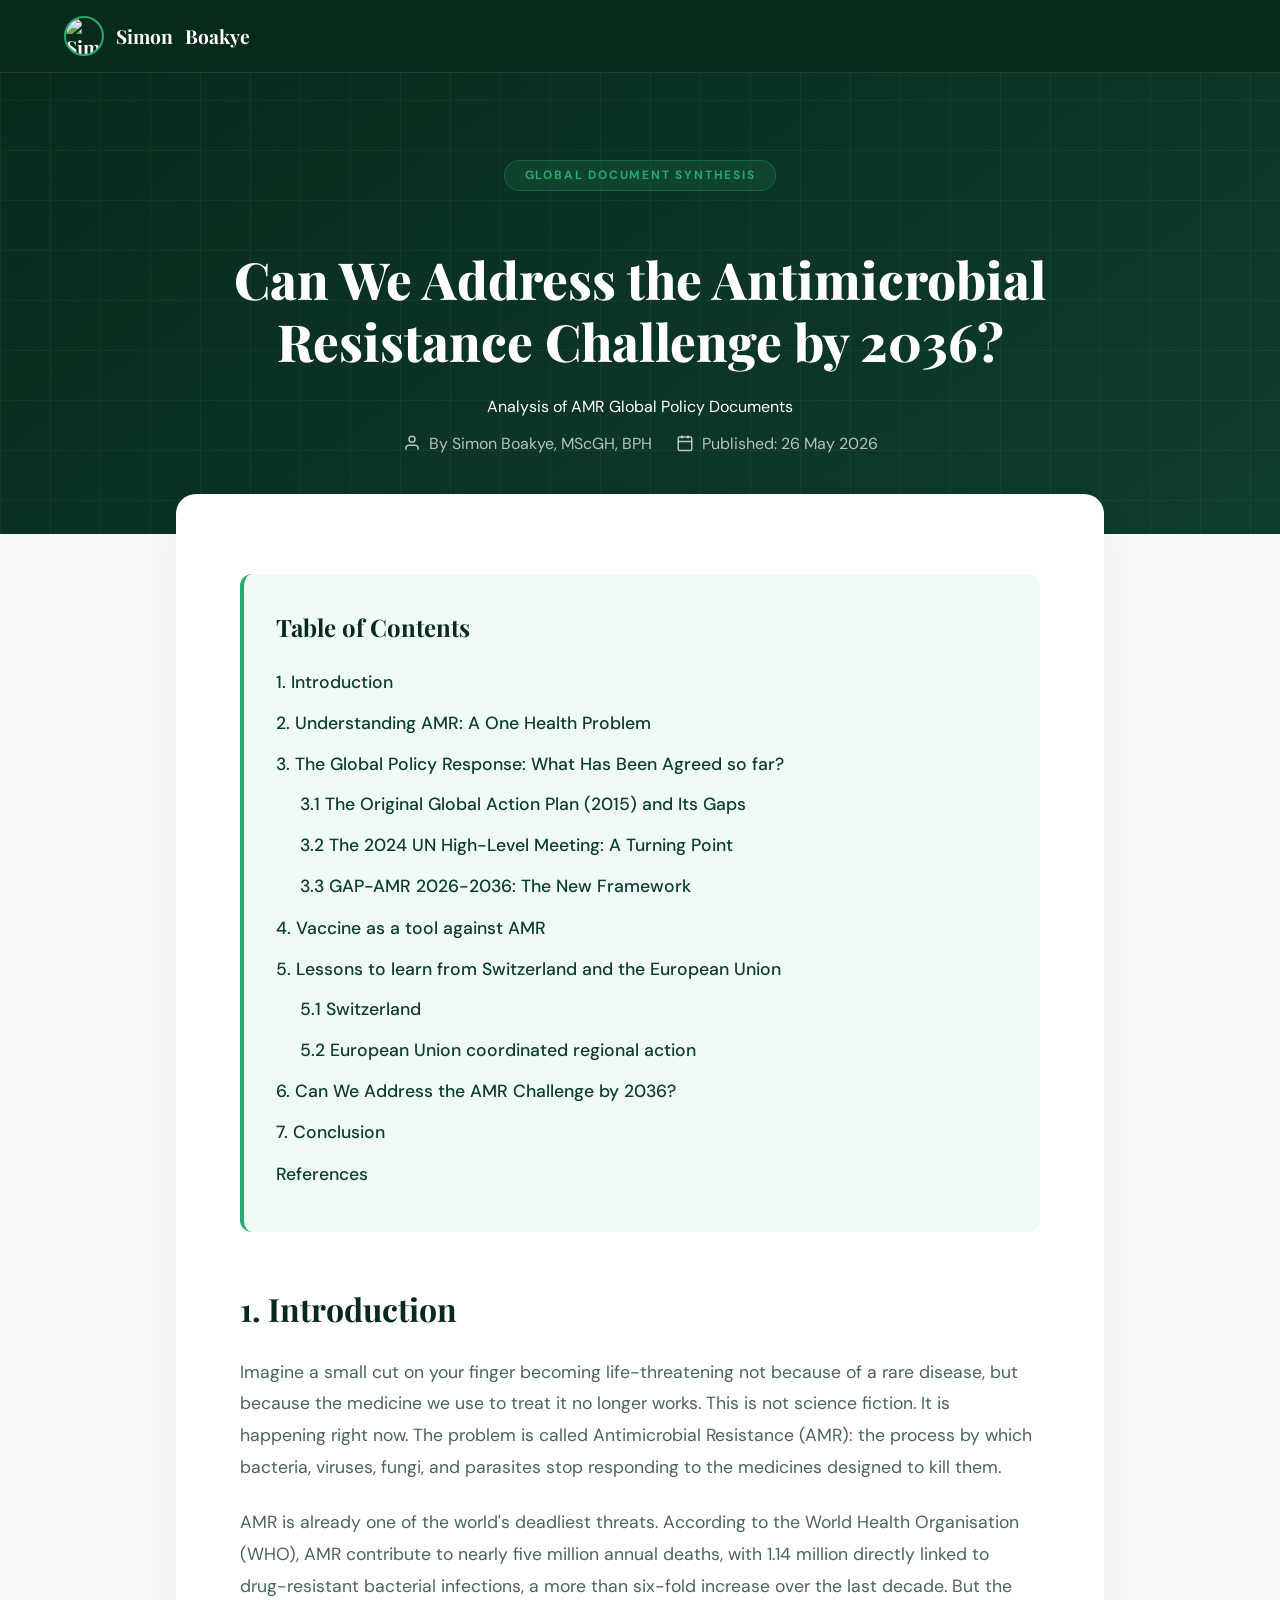
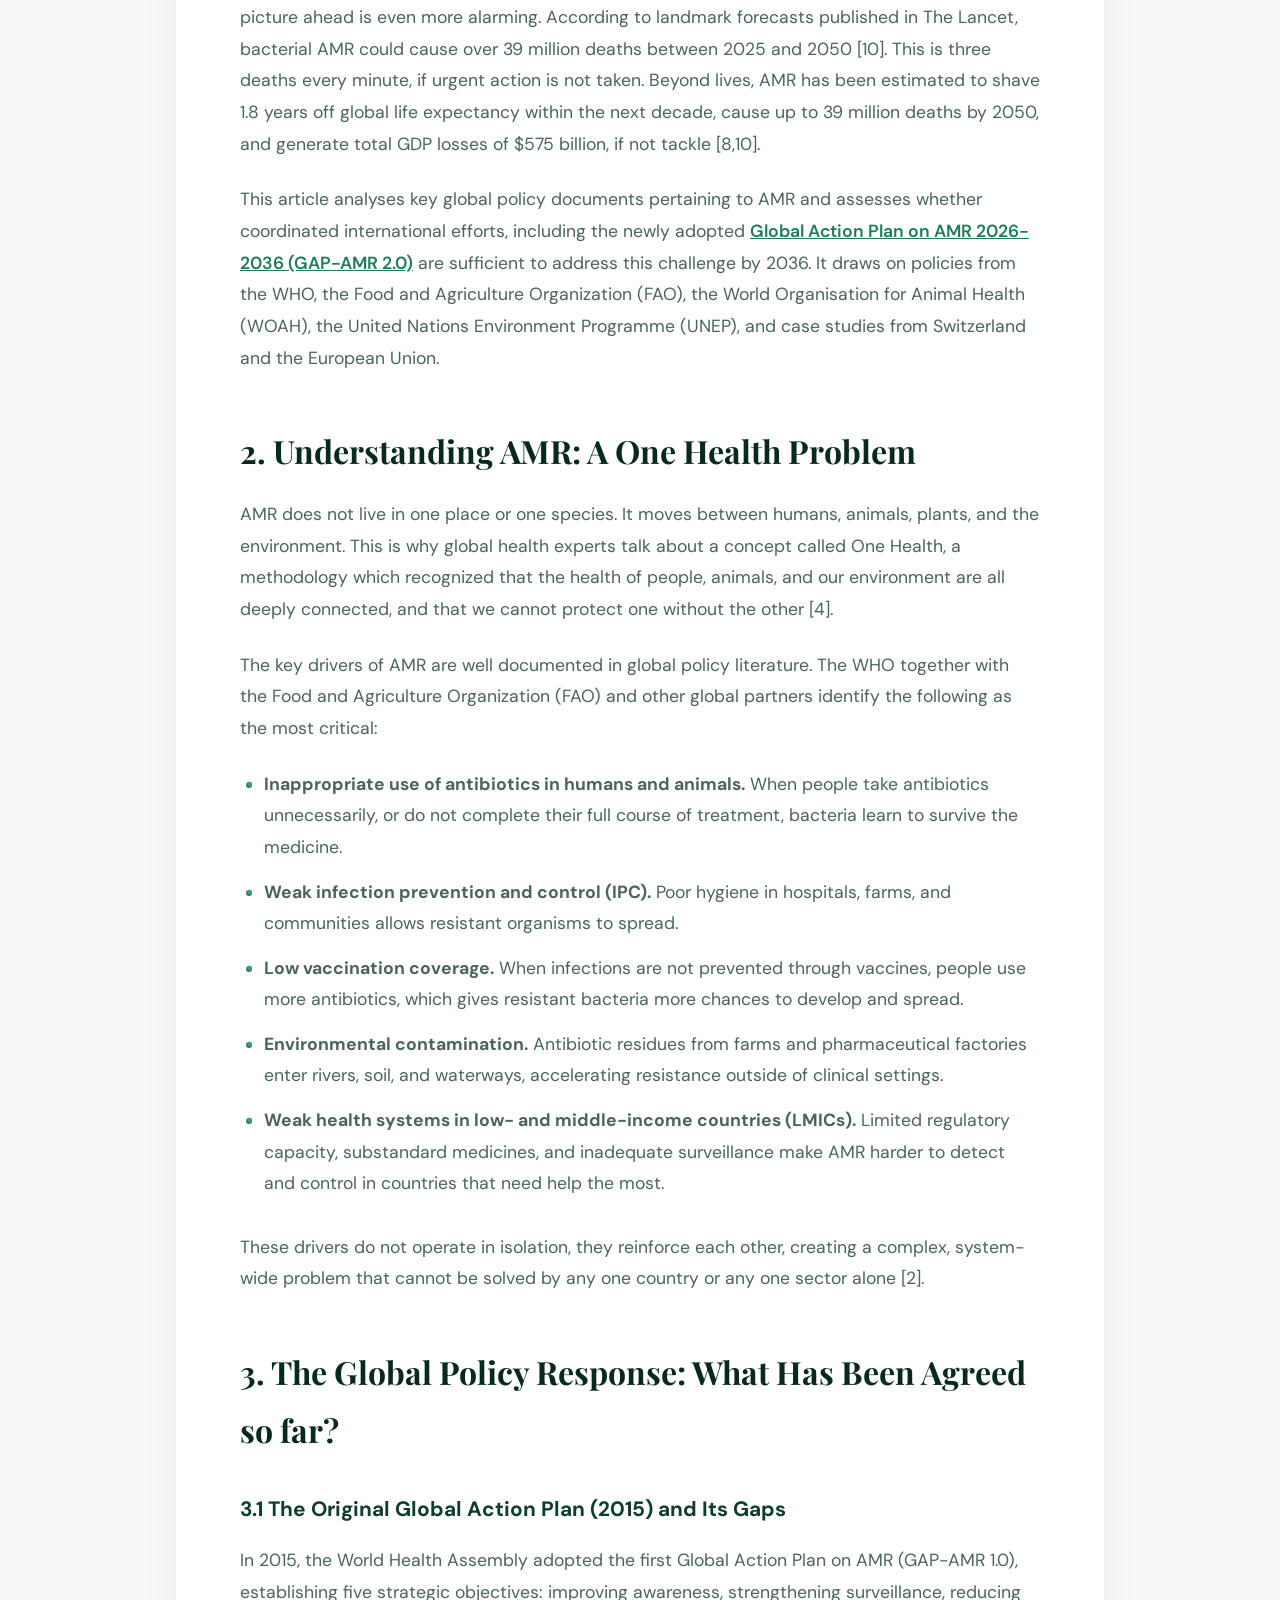
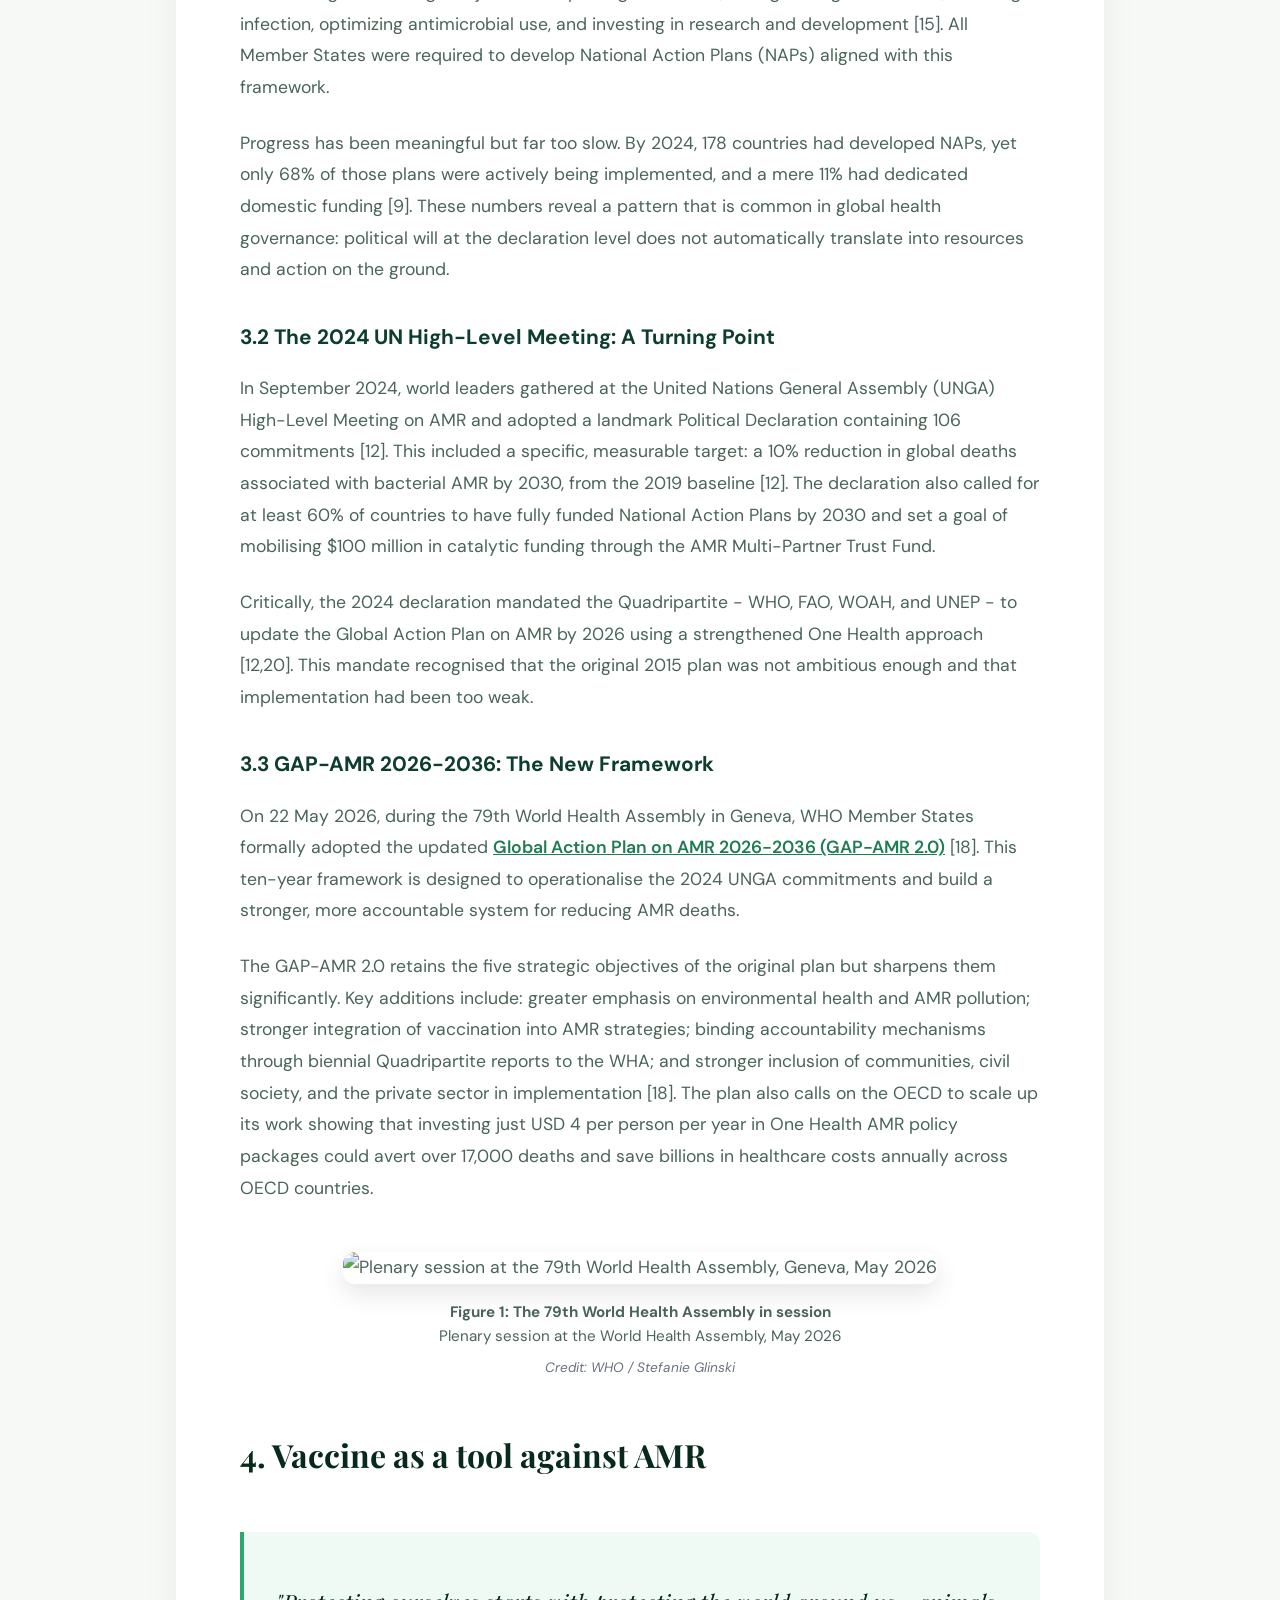
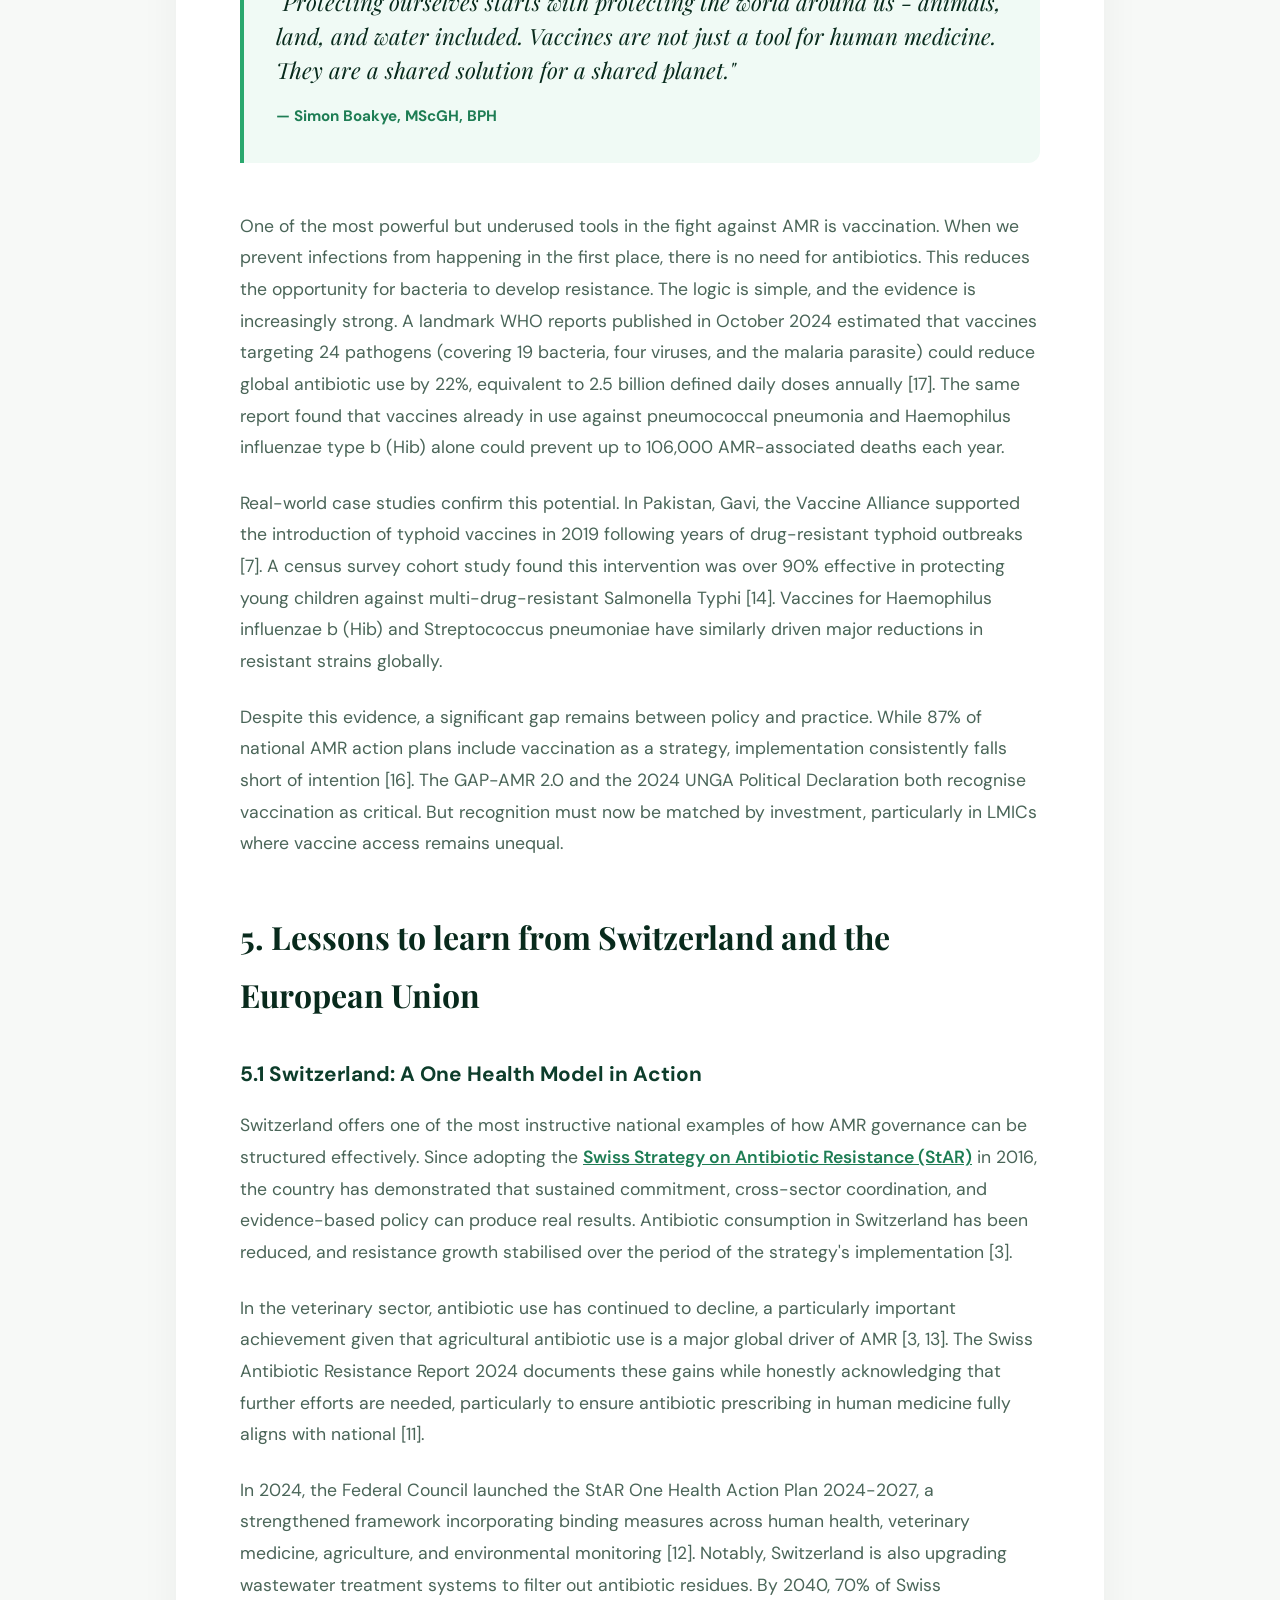
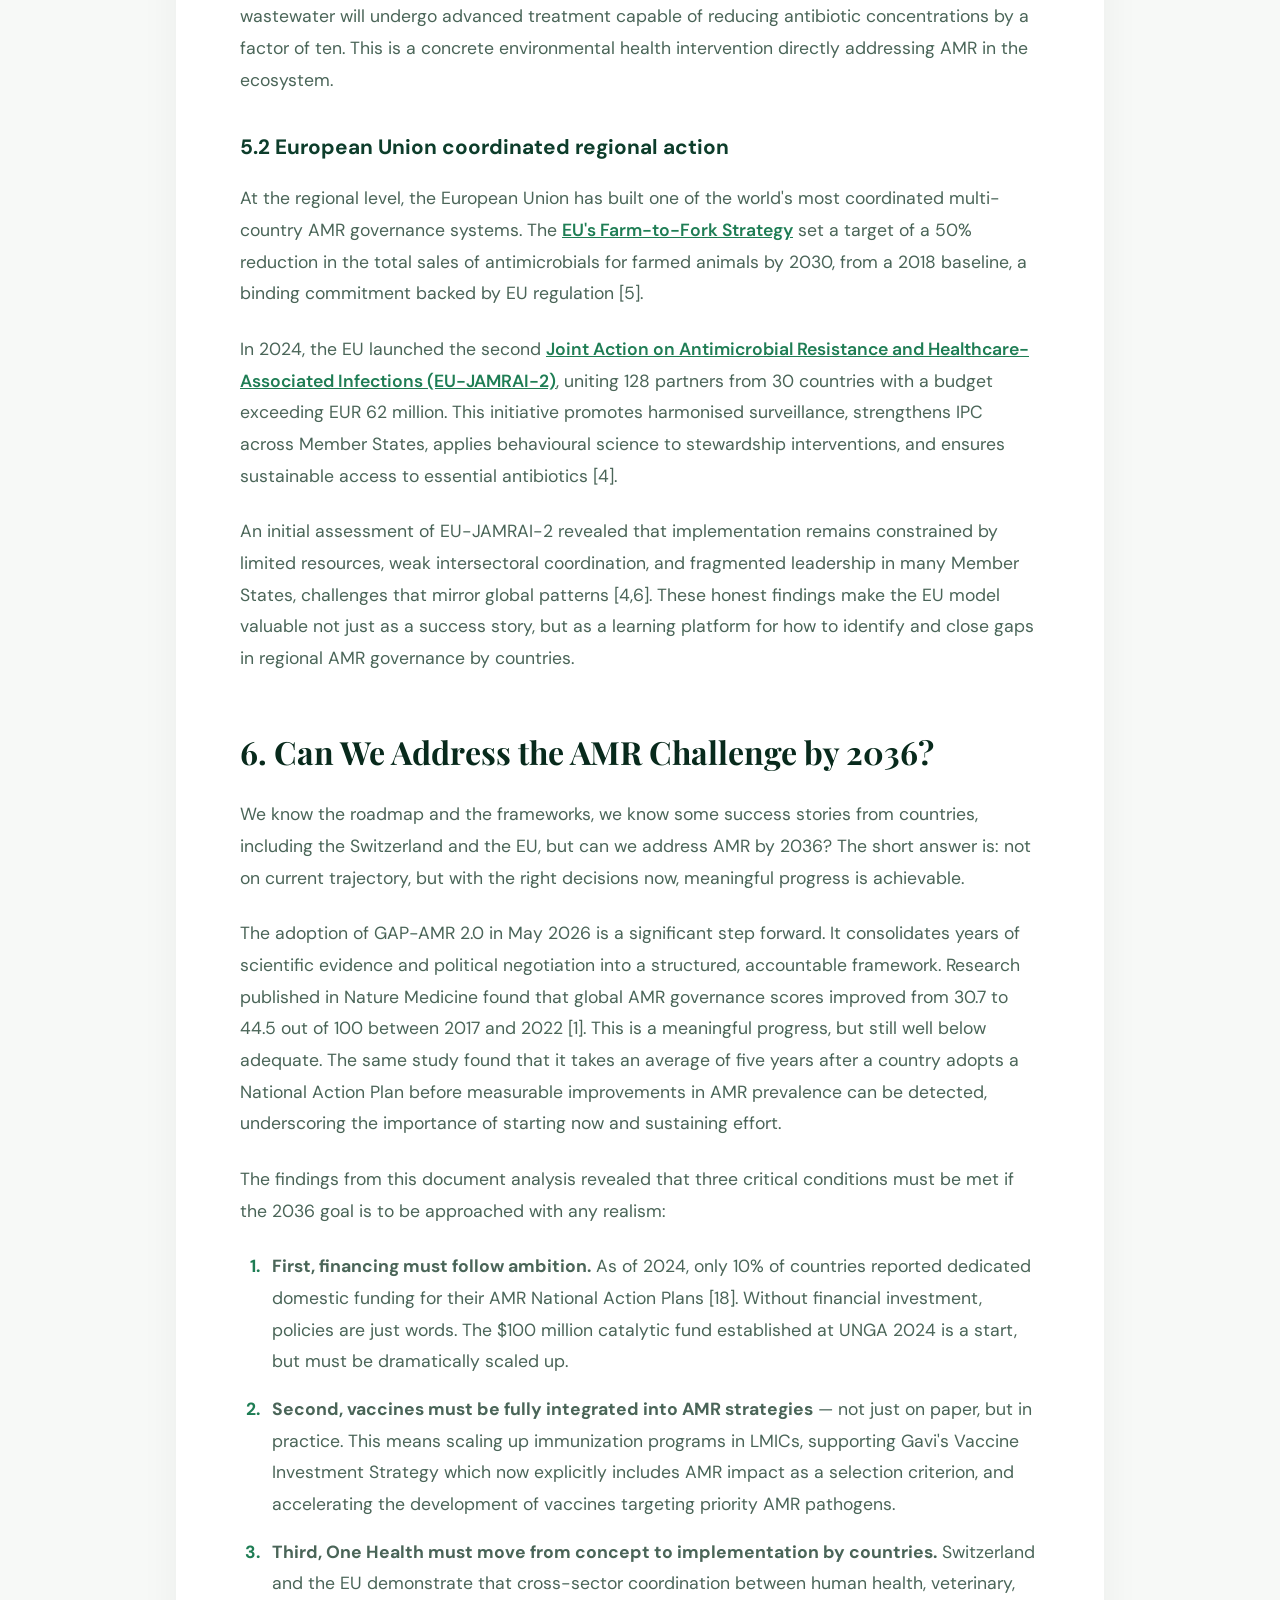
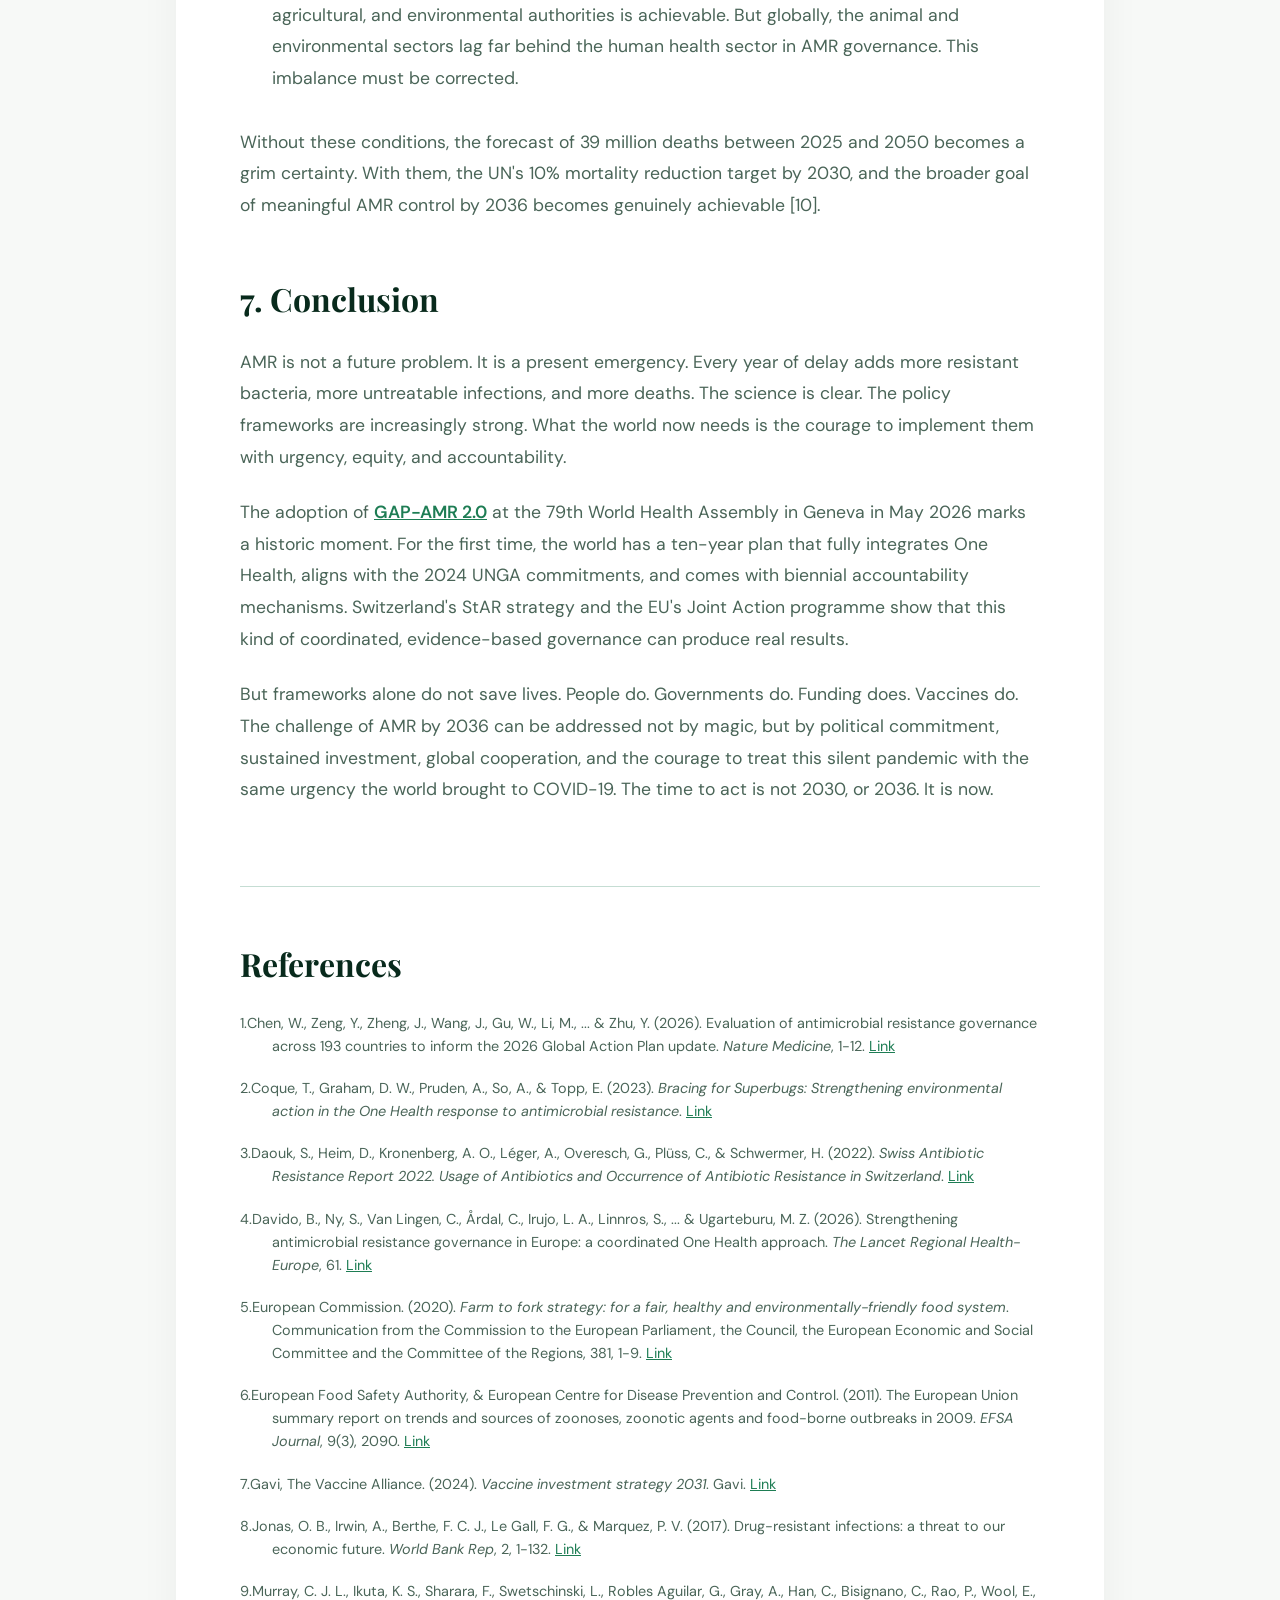
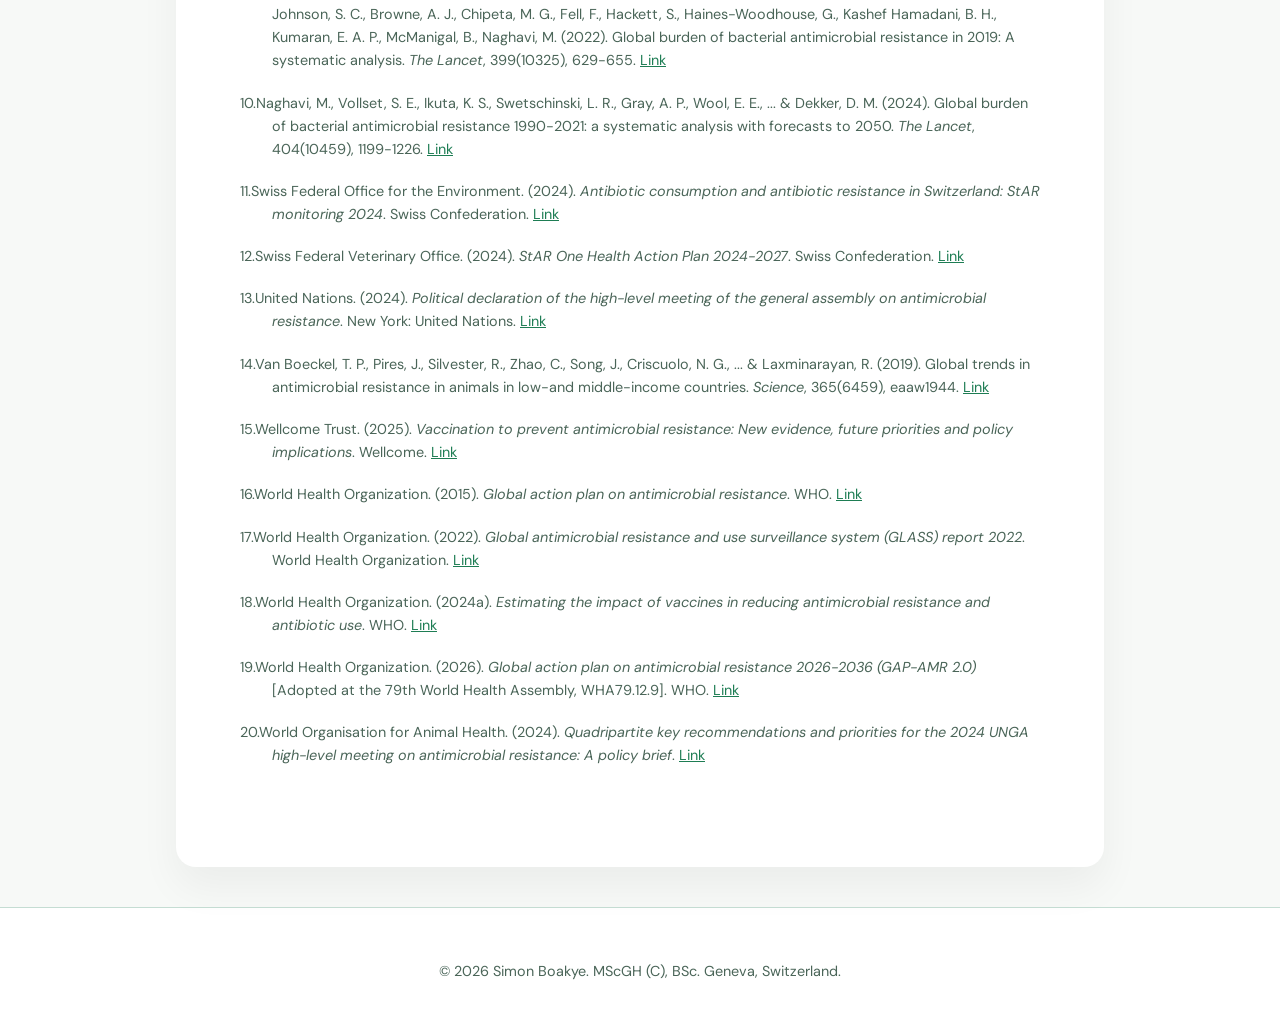
==== commit 5b4ebfa6: "Update Can-We-Address-the-Antimicrobial-Resistance-Challenge-by-2036-Analysis-of-AMR-Global-Policy-D" ====
--- a/Can-We-Address-the-Antimicrobial-Resistance-Challenge-by-2036-Analysis-of-AMR-Global-Policy-Documents.html
+++ b/Can-We-Address-the-Antimicrobial-Resistance-Challenge-by-2036-Analysis-of-AMR-Global-Policy-Documents.html
@@ -18,7 +18,7 @@
   <meta name="author" content="Simon Boakye">
   <meta name="keywords" content="antimicrobial resistance, AMR 2036, GAP-AMR 2.0, One Health, WHO global action plan, antibiotic resistance policy, AMR deaths, Simon Boakye, public health Geneva, UNGA AMR 2024, Switzerland StAR, EU AMR, vaccine AMR, drug resistant bacteria, LMIC health policy">
   <meta name="robots" content="index, follow, max-snippet:-1, max-image-preview:large, max-video-preview:-1">
-  <link rel="canonical" href="https://simonboakye.com/AMR_Challenge_2036_Simon_Boakye.html">
+  <link rel="canonical" href="https://simonboakye.com/Can-We-Address-the-Antimicrobial-Resistance-Challenge-by-2036-Analysis-of-AMR-Global-Policy-Documents.html">
 
   <!-- ═══════════════════════════════════════════════════
        Open Graph — Social sharing (LinkedIn, WhatsApp,
@@ -28,7 +28,7 @@
   <meta property="og:type" content="article">
   <meta property="og:title" content="Can We Address the AMR Challenge by 2036? | Simon Boakye">
   <meta property="og:description" content="A policy analysis of the WHO GAP-AMR 2.0, the 2024 UNGA Political Declaration on AMR, vaccine strategies, and lessons from Switzerland and the EU. By Simon Boakye, MScGH, BPH.">
-  <meta property="og:url" content="https://simonboakye.com/AMR_Challenge_2036_Simon_Boakye.html">
+  <meta property="og:url" content="https://simonboakye.com/Can-We-Address-the-Antimicrobial-Resistance-Challenge-by-2036-Analysis-of-AMR-Global-Policy-Documents.html">
   <meta property="og:site_name" content="Simon Boakye — Public Health Analysis">
   <meta property="og:locale" content="en_GB">
   <meta property="article:published_time" content="2026-05-26">
@@ -79,7 +79,7 @@
     },
     "datePublished": "2026-05-26",
     "dateModified": "2026-05-26",
-    "url": "https://simonboakye.com/AMR_Challenge_2036_Simon_Boakye.html",
+    "url": "https://simonboakye.com/Can-We-Address-the-Antimicrobial-Resistance-Challenge-by-2036-Analysis-of-AMR-Global-Policy-Documents.html",
     "inLanguage": "en",
     "publisher": {
       "@type": "Person",
@@ -143,7 +143,7 @@
         "@type": "ListItem",
         "position": 3,
         "name": "Can We Address the AMR Challenge by 2036?",
-        "item": "https://simonboakye.com/AMR_Challenge_2036_Simon_Boakye.html"
+        "item": "https://simonboakye.com/Can-We-Address-the-Antimicrobial-Resistance-Challenge-by-2036-Analysis-of-AMR-Global-Policy-Documents.html"
       }
     ]
   }
@@ -527,7 +527,7 @@
   <header class="article-header">
     <div class="article-header-lines"></div>
     <div class="article-header-content">
-      <div class="article-badge">Global Policy Analysis</div>
+      <div class="article-badge">Global Document Synthesis</div>
       <h1 class="article-title">Can We Address the Antimicrobial Resistance Challenge by 2036?</h1>
       <p class="text-xl text-white/80 font-serif italic mb-8">Analysis of AMR Global Policy Documents</p>
       <div class="article-meta">
@@ -560,9 +560,9 @@
             </ul>
           </li>
           <li><a href="#vaccine">4. Vaccine as a tool against AMR</a></li>
-          <li><a href="#lessons">5. Lesson to learn from Switzerland and the European Union</a>
+          <li><a href="#lessons">5. Lessons to learn from Switzerland and the European Union</a>
             <ul>
-              <li><a href="#swiss-model">5.1 Switzerland: A One Health Model in Action</a></li>
+              <li><a href="#swiss-model">5.1 Switzerland</a></li>
               <li><a href="#eu-action">5.2 European Union coordinated regional action</a></li>
             </ul>
           </li>
@@ -575,12 +575,12 @@
       <h2 id="intro">1. Introduction</h2>
       <p>Imagine a small cut on your finger becoming life-threatening not because of a rare disease, but because the medicine we use to treat it no longer works. This is not science fiction. It is happening right now. The problem is called Antimicrobial Resistance (AMR): the process by which bacteria, viruses, fungi, and parasites stop responding to the medicines designed to kill them.</p>
       
-      <p>AMR is already one of the world's deadliest threats. According to the World Health Organisation (WHO), AMR contribute to nearly five million annual deaths, with 1.14 million directly linked to drug-resistant bacterial infections, a more than six-fold increase over the last decade. But the picture ahead is even more alarming. According to landmark forecasts published in The Lancet, bacterial AMR could cause over 39 million deaths between 2025 and 2050. This is three deaths every minute, if urgent action is not taken (Naghavi et al., 2024). Beyond lives, AMR has been estimated to shave 1.8 years off global life expectancy within the decade, cause up to 39 million deaths by 2050, and generate total GDP losses of $575 billion, if not tackle (Jonas et al., 2017).</p>
+      <p>AMR is already one of the world's deadliest threats. According to the World Health Organisation (WHO), AMR contribute to nearly five million annual deaths, with 1.14 million directly linked to drug-resistant bacterial infections, a more than six-fold increase over the last decade. But the picture ahead is even more alarming. According to landmark forecasts published in The Lancet, bacterial AMR could cause over 39 million deaths between 2025 and 2050 [10]. This is three deaths every minute, if urgent action is not taken. Beyond lives, AMR has been estimated to shave 1.8 years off global life expectancy within the next decade, cause up to 39 million deaths by 2050, and generate total GDP losses of $575 billion, if not tackle [8,10].</p>
 
       <p>This article analyses key global policy documents pertaining to AMR and assesses whether coordinated international efforts, including the newly adopted <a href="https://apps.who.int/gb/ebwha/pdf_files/WHA79/A79_5Add2-en.pdf" target="_blank">Global Action Plan on AMR 2026-2036 (GAP-AMR 2.0)</a> are sufficient to address this challenge by 2036. It draws on policies from the WHO, the Food and Agriculture Organization (FAO), the World Organisation for Animal Health (WOAH), the United Nations Environment Programme (UNEP), and case studies from Switzerland and the European Union.</p>
 
       <h2 id="understanding">2. Understanding AMR: A One Health Problem</h2>
-      <p>AMR does not live in one place or one species. It moves between humans, animals, plants, and the environment. This is why global health experts talk about a concept called One Health, a methodology which recognized that the health of people, animals, and our environment are all deeply connected, and that we cannot protect one without the other (Davido et al., 2026).</p>
+      <p>AMR does not live in one place or one species. It moves between humans, animals, plants, and the environment. This is why global health experts talk about a concept called One Health, a methodology which recognized that the health of people, animals, and our environment are all deeply connected, and that we cannot protect one without the other [4].</p>
 
       <p>The key drivers of AMR are well documented in global policy literature. The WHO together with the Food and Agriculture Organization (FAO) and other global partners identify the following as the most critical:</p>
 
@@ -592,25 +592,25 @@
         <li><strong>Weak health systems in low- and middle-income countries (LMICs).</strong> Limited regulatory capacity, substandard medicines, and inadequate surveillance make AMR harder to detect and control in countries that need help the most.</li>
       </ul>
 
-      <p>These drivers do not operate in isolation, they reinforce each other, creating a complex, system-wide problem that cannot be solved by any one country or any one sector alone (Coque at al., 2023).</p>
+      <p>These drivers do not operate in isolation, they reinforce each other, creating a complex, system-wide problem that cannot be solved by any one country or any one sector alone [2].</p>
 
       <h2 id="policy">3. The Global Policy Response: What Has Been Agreed so far?</h2>
       
       <h3 id="gap-2015">3.1 The Original Global Action Plan (2015) and Its Gaps</h3>
-      <p>In 2015, the World Health Assembly adopted the first Global Action Plan on AMR (GAP-AMR 1.0), establishing five strategic objectives: improving awareness, strengthening surveillance, reducing infection, optimizing antimicrobial use, and investing in research and development (WHO, 2015). All Member States were required to develop National Action Plans (NAPs) aligned with this framework.</p>
-
-      <p>Progress has been meaningful but far too slow. By 2024, 178 countries had developed NAPs, yet only 68% of those plans were actively being implemented, and a mere 11% had dedicated domestic funding (Muraya et al., 2026). These numbers reveal a pattern that is common in global health governance: political will at the declaration level does not automatically translate into resources and action on the ground.</p>
+      <p>In 2015, the World Health Assembly adopted the first Global Action Plan on AMR (GAP-AMR 1.0), establishing five strategic objectives: improving awareness, strengthening surveillance, reducing infection, optimizing antimicrobial use, and investing in research and development [15]. All Member States were required to develop National Action Plans (NAPs) aligned with this framework.</p>
+
+      <p>Progress has been meaningful but far too slow. By 2024, 178 countries had developed NAPs, yet only 68% of those plans were actively being implemented, and a mere 11% had dedicated domestic funding [9]. These numbers reveal a pattern that is common in global health governance: political will at the declaration level does not automatically translate into resources and action on the ground.</p>
 
       <!-- FIX: added id="un-hlm" which was missing — TOC linked to it but heading had no anchor -->
       <h3 id="un-hlm">3.2 The 2024 UN High-Level Meeting: A Turning Point</h3>
-      <p>In September 2024, world leaders gathered at the United Nations General Assembly (UNGA) High-Level Meeting on AMR and adopted a landmark Political Declaration containing 106 commitments (United Nations, 2024). This included a specific, measurable target: a 10% reduction in global deaths associated with bacterial AMR by 2030, from the 2019 baseline (United Nations, 2024). The declaration also called for at least 60% of countries to have fully funded National Action Plans by 2030 and set a goal of mobilising $100 million in catalytic funding through the AMR Multi-Partner Trust Fund (WOAH, 2024).</p>
-
-      <p>Critically, the 2024 declaration mandated the Quadripartite - WHO, FAO, WOAH, and UNEP - to update the Global Action Plan on AMR by 2026 using a strengthened One Health approach (United Nations, 2024). This mandate recognised that the original 2015 plan was not ambitious enough and that implementation had been too weak.</p>
+      <p>In September 2024, world leaders gathered at the United Nations General Assembly (UNGA) High-Level Meeting on AMR and adopted a landmark Political Declaration containing 106 commitments [12]. This included a specific, measurable target: a 10% reduction in global deaths associated with bacterial AMR by 2030, from the 2019 baseline [12]. The declaration also called for at least 60% of countries to have fully funded National Action Plans by 2030 and set a goal of mobilising $100 million in catalytic funding through the AMR Multi-Partner Trust Fund.</p>
+
+      <p>Critically, the 2024 declaration mandated the Quadripartite - WHO, FAO, WOAH, and UNEP - to update the Global Action Plan on AMR by 2026 using a strengthened One Health approach [12,20]. This mandate recognised that the original 2015 plan was not ambitious enough and that implementation had been too weak.</p>
 
       <h3 id="gap-2026">3.3 GAP-AMR 2026-2036: The New Framework</h3>
-      <p>On 22 May 2026, during the 79th World Health Assembly in Geneva, WHO Member States formally adopted the updated <a href="https://apps.who.int/gb/ebwha/pdf_files/WHA79/A79_5Add2-en.pdf" target="_blank">Global Action Plan on AMR 2026-2036 (GAP-AMR 2.0)</a> (WHO, 2026). This ten-year framework is designed to operationalise the 2024 UNGA commitments and build a stronger, more accountable system for reducing AMR deaths.</p>
-
-      <p>The GAP-AMR 2.0 retains the five strategic objectives of the original plan but sharpens them significantly. Key additions include: greater emphasis on environmental health and AMR pollution; stronger integration of vaccination into AMR strategies; binding accountability mechanisms through biennial Quadripartite reports to the WHA; and stronger inclusion of communities, civil society, and the private sector in implementation (WHO, 2026). The plan also calls on the OECD to scale up its work showing that investing just USD 4 per person per year in One Health AMR policy packages could avert over 17,000 deaths and save billions in healthcare costs annually across OECD countries (OECD, 2023).</p>
+      <p>On 22 May 2026, during the 79th World Health Assembly in Geneva, WHO Member States formally adopted the updated <a href="https://apps.who.int/gb/ebwha/pdf_files/WHA79/A79_5Add2-en.pdf" target="_blank">Global Action Plan on AMR 2026-2036 (GAP-AMR 2.0)</a> [18]. This ten-year framework is designed to operationalise the 2024 UNGA commitments and build a stronger, more accountable system for reducing AMR deaths.</p>
+
+      <p>The GAP-AMR 2.0 retains the five strategic objectives of the original plan but sharpens them significantly. Key additions include: greater emphasis on environmental health and AMR pollution; stronger integration of vaccination into AMR strategies; binding accountability mechanisms through biennial Quadripartite reports to the WHA; and stronger inclusion of communities, civil society, and the private sector in implementation [18]. The plan also calls on the OECD to scale up its work showing that investing just USD 4 per person per year in One Health AMR policy packages could avert over 17,000 deaths and save billions in healthcare costs annually across OECD countries.</p>
 
       <figure class="article-figure">
         <img src="https://github.com/Simon-Boakye/SimonBoakye/blob/main/images/Figure%201.png?raw=true" alt="Plenary session at the 79th World Health Assembly, Geneva, May 2026" />
@@ -628,42 +628,42 @@
         <cite>— Simon Boakye, MScGH, BPH</cite>
       </div>
 
-      <p>One of the most powerful but underused tools in the fight against AMR is vaccination. When we prevent infections from happening in the first place, there is no need for antibiotics. This reduces the opportunity for bacteria to develop resistance. The logic is simple, and the evidence is increasingly strong. A landmark WHO reports published in October 2024 estimated that vaccines targeting 24 pathogens (covering 19 bacteria, four viruses, and the malaria parasite) could reduce global antibiotic use by 22%, equivalent to 2.5 billion defined daily doses annually (WHO, 2024). The same report found that vaccines already in use against pneumococcal pneumonia and Haemophilus influenzae type b (Hib) alone could prevent up to 106,000 AMR-associated deaths each year.</p>
-
-      <p>Real-world case studies confirm this potential. In Pakistan, Gavi, the Vaccine Alliance supported the introduction of typhoid vaccines in 2019 following years of drug-resistant typhoid outbreaks. A census survey cohort study found this intervention was over 90% effective in protecting young children against multi-drug-resistant Salmonella Typhi (Wellcome Trust, 2025). Vaccines for Haemophilus influenzae b (Hib) and Streptococcus pneumoniae have similarly driven major reductions in resistant strains globally.</p>
-
-      <p>Despite this evidence, a significant gap remains between policy and practice. While 87% of national AMR action plans include vaccination as a strategy, implementation consistently falls short of intention (Naghavi et al., 2024). The GAP-AMR 2.0 and the 2024 UNGA Political Declaration both recognise vaccination as critical. But recognition must now be matched by investment, particularly in LMICs where vaccine access remains unequal.</p>
-
-      <h2 id="lessons">5. Lesson to learn from Switzerland and the European Union</h2>
+      <p>One of the most powerful but underused tools in the fight against AMR is vaccination. When we prevent infections from happening in the first place, there is no need for antibiotics. This reduces the opportunity for bacteria to develop resistance. The logic is simple, and the evidence is increasingly strong. A landmark WHO reports published in October 2024 estimated that vaccines targeting 24 pathogens (covering 19 bacteria, four viruses, and the malaria parasite) could reduce global antibiotic use by 22%, equivalent to 2.5 billion defined daily doses annually [17]. The same report found that vaccines already in use against pneumococcal pneumonia and Haemophilus influenzae type b (Hib) alone could prevent up to 106,000 AMR-associated deaths each year.</p>
+
+      <p>Real-world case studies confirm this potential. In Pakistan, Gavi, the Vaccine Alliance supported the introduction of typhoid vaccines in 2019 following years of drug-resistant typhoid outbreaks [7]. A census survey cohort study found this intervention was over 90% effective in protecting young children against multi-drug-resistant Salmonella Typhi [14]. Vaccines for Haemophilus influenzae b (Hib) and Streptococcus pneumoniae have similarly driven major reductions in resistant strains globally.</p>
+
+      <p>Despite this evidence, a significant gap remains between policy and practice. While 87% of national AMR action plans include vaccination as a strategy, implementation consistently falls short of intention [16]. The GAP-AMR 2.0 and the 2024 UNGA Political Declaration both recognise vaccination as critical. But recognition must now be matched by investment, particularly in LMICs where vaccine access remains unequal.</p>
+
+      <h2 id="lessons">5. Lessons to learn from Switzerland and the European Union</h2>
       
       <h3 id="swiss-model">5.1 Switzerland: A One Health Model in Action</h3>
-      <p>Switzerland offers one of the most instructive national examples of how AMR governance can be structured effectively. Since adopting the <a href="https://cdn.who.int/media/docs/default-source/antimicrobial-resistance/amr-spc-npm/nap-library/strategy-on-antibiotic-resistance-switzerland.pdf?sfvrsn=2afc48cb_1" target="_blank">Swiss Strategy on Antibiotic Resistance (StAR)</a> in 2016, the country has demonstrated that sustained commitment, cross-sector coordination, and evidence-based policy can produce real results. Antibiotic consumption in Switzerland has been reduced, and resistance growth stabilised over the period of the strategy's implementation (Swiss Federal Office of Public Health [FOPH], 2024).</p>
-
-      <p>In the veterinary sector, antibiotic use has continued to decline, a particularly important achievement given that agricultural antibiotic use is a major global driver of AMR (Van Boeckel et al., 2019). The Swiss Antibiotic Resistance Report 2024 documents these gains while honestly acknowledging that further efforts are needed, particularly to ensure antibiotic prescribing in human medicine fully aligns with national (FOPH, 2024).</p>
-
-      <p>In 2024, the Federal Council launched the StAR One Health Action Plan 2024-2027, a strengthened framework incorporating binding measures across human health, veterinary medicine, agriculture, and environmental monitoring (Swiss Federal Veterinary Office [FVO], 2024). Notably, Switzerland is also upgrading wastewater treatment systems to filter out antibiotic residues. By 2040, 70% of Swiss wastewater will undergo advanced treatment capable of reducing antibiotic concentrations by a factor of ten. This is a concrete environmental health intervention directly addressing AMR in the ecosystem.</p>
+      <p>Switzerland offers one of the most instructive national examples of how AMR governance can be structured effectively. Since adopting the <a href="https://cdn.who.int/media/docs/default-source/antimicrobial-resistance/amr-spc-npm/nap-library/strategy-on-antibiotic-resistance-switzerland.pdf?sfvrsn=2afc48cb_1" target="_blank">Swiss Strategy on Antibiotic Resistance (StAR)</a> in 2016, the country has demonstrated that sustained commitment, cross-sector coordination, and evidence-based policy can produce real results. Antibiotic consumption in Switzerland has been reduced, and resistance growth stabilised over the period of the strategy's implementation [3].</p>
+
+      <p>In the veterinary sector, antibiotic use has continued to decline, a particularly important achievement given that agricultural antibiotic use is a major global driver of AMR [3, 13]. The Swiss Antibiotic Resistance Report 2024 documents these gains while honestly acknowledging that further efforts are needed, particularly to ensure antibiotic prescribing in human medicine fully aligns with national [11].</p>
+
+      <p>In 2024, the Federal Council launched the StAR One Health Action Plan 2024-2027, a strengthened framework incorporating binding measures across human health, veterinary medicine, agriculture, and environmental monitoring [12]. Notably, Switzerland is also upgrading wastewater treatment systems to filter out antibiotic residues. By 2040, 70% of Swiss wastewater will undergo advanced treatment capable of reducing antibiotic concentrations by a factor of ten. This is a concrete environmental health intervention directly addressing AMR in the ecosystem.</p>
 
       <h3 id="eu-action">5.2 European Union coordinated regional action</h3>
-      <p>At the regional level, the European Union has built one of the world's most coordinated multi-country AMR governance systems. The <a href="https://food.ec.europa.eu/system/files/2020-05/f2f_action-plan_2020_strategy-info_en.pdf" target="_blank">EU's Farm-to-Fork Strategy</a> set a target of a 50% reduction in the total sales of antimicrobials for farmed animals by 2030, from a 2018 baseline, a binding commitment backed by EU regulation (European Commission, 2020).</p>
-
-      <p>In 2024, the EU launched the second <a href="https://eu-jamrai.eu/wp-content/uploads/2024/10/EU-JAMRA2-AMRSymbol_Brochure_A6_English.pdf" target="_blank">Joint Action on Antimicrobial Resistance and Healthcare-Associated Infections (EU-JAMRAI-2)</a>, uniting 128 partners from 30 countries with a budget exceeding EUR 62 million. This initiative promotes harmonised surveillance, strengthens IPC across Member States, applies behavioural science to stewardship interventions, and ensures sustainable access to essential antibiotics (Davido et al., 2026).</p>
-
-      <p>An initial assessment of EU-JAMRAI-2 revealed that implementation remains constrained by limited resources, weak intersectoral coordination, and fragmented leadership in many Member States, challenges that mirror global patterns (Davido et al., 2026). These honest findings make the EU model valuable not just as a success story, but as a learning platform for how to identify and close gaps in regional AMR governance by countries.</p>
+      <p>At the regional level, the European Union has built one of the world's most coordinated multi-country AMR governance systems. The <a href="https://food.ec.europa.eu/system/files/2020-05/f2f_action-plan_2020_strategy-info_en.pdf" target="_blank">EU's Farm-to-Fork Strategy</a> set a target of a 50% reduction in the total sales of antimicrobials for farmed animals by 2030, from a 2018 baseline, a binding commitment backed by EU regulation [5].</p>
+
+      <p>In 2024, the EU launched the second <a href="https://eu-jamrai.eu/wp-content/uploads/2024/10/EU-JAMRA2-AMRSymbol_Brochure_A6_English.pdf" target="_blank">Joint Action on Antimicrobial Resistance and Healthcare-Associated Infections (EU-JAMRAI-2)</a>, uniting 128 partners from 30 countries with a budget exceeding EUR 62 million. This initiative promotes harmonised surveillance, strengthens IPC across Member States, applies behavioural science to stewardship interventions, and ensures sustainable access to essential antibiotics [4].</p>
+
+      <p>An initial assessment of EU-JAMRAI-2 revealed that implementation remains constrained by limited resources, weak intersectoral coordination, and fragmented leadership in many Member States, challenges that mirror global patterns [4,6]. These honest findings make the EU model valuable not just as a success story, but as a learning platform for how to identify and close gaps in regional AMR governance by countries.</p>
 
       <h2 id="challenge-2036">6. Can We Address the AMR Challenge by 2036?</h2>
-      <p>We know the roadmap, we know some success stories from countries, including the Switzerland and the EU, but can we address AMR by 2036? The short version is: not on current trajectory, but with the right decisions now, meaningful progress is achievable.</p>
-
-      <p>The adoption of GAP-AMR 2.0 in May 2026 is a significant step forward. It consolidates years of scientific evidence and political negotiation into a structured, accountable framework. Research published in Nature Medicine found that global AMR governance scores improved from 30.7 to 44.5 out of 100 between 2017 and 2022. This is a meaningful progress, but still well below adequate (Chen et al., 2026). The same study found that it takes an average of five years after a country adopts a National Action Plan before measurable improvements in AMR prevalence can be detected, underscoring the importance of starting now and sustaining effort.</p>
-
-      <p>The assessment revealed that three critical conditions must be met if the 2036 goal is to be approached with any realism:</p>
+      <p>We know the roadmap and the frameworks, we know some success stories from countries, including the Switzerland and the EU, but can we address AMR by 2036? The short answer is: not on current trajectory, but with the right decisions now, meaningful progress is achievable.</p>
+
+      <p>The adoption of GAP-AMR 2.0 in May 2026 is a significant step forward. It consolidates years of scientific evidence and political negotiation into a structured, accountable framework. Research published in Nature Medicine found that global AMR governance scores improved from 30.7 to 44.5 out of 100 between 2017 and 2022 [1]. This is a meaningful progress, but still well below adequate. The same study found that it takes an average of five years after a country adopts a National Action Plan before measurable improvements in AMR prevalence can be detected, underscoring the importance of starting now and sustaining effort.</p>
+
+      <p>The findings from this document analysis revealed that three critical conditions must be met if the 2036 goal is to be approached with any realism:</p>
 
       <ol>
-        <li><strong>First, financing must follow ambition.</strong> As of 2024, only 10% of countries reported dedicated domestic funding for their AMR National Action Plans (WHO, 2026). Without money, policies are just words. The $100 million catalytic fund established at UNGA 2024 is a start, but must be dramatically scaled up.</li>
-        <li><strong>Second, vaccines must be fully integrated into AMR strategies</strong> — not just on paper, but in practice. This means scaling up immunization programs in LMICs, supporting Gavi's Vaccine Investment Strategy which now explicitly includes AMR impact as a selection criterion, and accelerating the development of vaccines targeting priority AMR pathogens (Gavi, 2024).</li>
-        <li><strong>Third, One Health must move from concept to implementation by countries.</strong> Switzerland and the EU demonstrate that cross-sector coordination between human health, veterinary, agricultural, and environmental authorities is achievable. But globally, the animal and environmental sectors lag far behind the human health sector in AMR governance (Chen et al., 2026). This imbalance must be corrected.</li>
+        <li><strong>First, financing must follow ambition.</strong> As of 2024, only 10% of countries reported dedicated domestic funding for their AMR National Action Plans [18]. Without financial investment, policies are just words. The $100 million catalytic fund established at UNGA 2024 is a start, but must be dramatically scaled up.</li>
+        <li><strong>Second, vaccines must be fully integrated into AMR strategies</strong> — not just on paper, but in practice. This means scaling up immunization programs in LMICs, supporting Gavi's Vaccine Investment Strategy which now explicitly includes AMR impact as a selection criterion, and accelerating the development of vaccines targeting priority AMR pathogens.</li>
+        <li><strong>Third, One Health must move from concept to implementation by countries.</strong> Switzerland and the EU demonstrate that cross-sector coordination between human health, veterinary, agricultural, and environmental authorities is achievable. But globally, the animal and environmental sectors lag far behind the human health sector in AMR governance. This imbalance must be corrected.</li>
       </ol>
 
-      <p>Without these conditions, the GRAM Project's forecast of 39 million deaths between 2025 and 2050 becomes a grim certainty. With them, the UN's 10% mortality reduction target by 2030, and the broader goal of meaningful AMR control by 2036 becomes genuinely achievable (Naghavi et al., 2024).</p>
+      <p>Without these conditions, the forecast of 39 million deaths between 2025 and 2050 becomes a grim certainty. With them, the UN's 10% mortality reduction target by 2030, and the broader goal of meaningful AMR control by 2036 becomes genuinely achievable [10].</p>
 
       <h2 id="conclusion">7. Conclusion</h2>
       <p>AMR is not a future problem. It is a present emergency. Every year of delay adds more resistant bacteria, more untreatable infections, and more deaths. The science is clear. The policy frameworks are increasingly strong. What the world now needs is the courage to implement them with urgency, equity, and accountability.</p>
@@ -676,62 +676,65 @@
         <h2>References</h2>
         
         <div class="reference-item">
-          Chen, W., Zeng, Y., Zheng, J., Wang, J., Gu, W., Li, M., ... &amp; Zhu, Y. (2026). Evaluation of antimicrobial resistance governance across 193 countries to inform the 2026 Global Action Plan update. <em>Nature Medicine</em>, 1-12. <a href="https://doi.org/10.1038/s41591-026-04257-1" target="_blank">Link</a>
-        </div>
-        <div class="reference-item">
-          Coque, T., Graham, D. W., Pruden, A., So, A., &amp; Topp, E. (2023). <em>Bracing for Superbugs: Strengthening environmental action in the One Health response to antimicrobial resistance</em>. <a href="https://www.unep.org/resources/superbugs/environmental-action" target="_blank">Link</a>
-        </div>
-        <div class="reference-item">
-          Daouk, S., Heim, D., Kronenberg, A. O., Léger, A., Overesch, G., Plüss, C., &amp; Schwermer, H. (2022). <em>Swiss Antibiotic Resistance Report 2022. Usage of Antibiotics and Occurrence of Antibiotic Resistance in Switzerland</em>. <a href="https://boris-portal.unibe.ch/entities/publication/4813410d-d867-445f-bd60-e191438d97c6" target="_blank">Link</a>
-        </div>
-        <div class="reference-item">
-          Davido, B., Ny, S., Van Lingen, C., Årdal, C., Irujo, L. A., Linnros, S., ... &amp; Ugarteburu, M. Z. (2026). Strengthening antimicrobial resistance governance in Europe: a coordinated One Health approach. <em>The Lancet Regional Health-Europe</em>, 61. <a href="https://doi.org/10.1016/j.lanepe.2025.00332-1" target="_blank">Link</a>
-        </div>
-        <div class="reference-item">
-          European Commission. (2020). <em>Farm to fork strategy: for a fair, healthy and environmentally-friendly food system</em>. Communication from the Commission to the European Parliament, the Council, the European Economic and Social Committee and the Committee of the Regions, 381, 1-9. <a href="https://food.ec.europa.eu/system/files/2020-05/f2f_action-plan_2020_strategy-info_en.pdf" target="_blank">Link</a>
-        </div>
-        <div class="reference-item">
-          European Food Safety Authority, &amp; European Centre for Disease Prevention and Control. (2011). The European Union summary report on trends and sources of zoonoses, zoonotic agents and food-borne outbreaks in 2009. <em>EFSA Journal</em>, 9(3), 2090. <a href="https://doi.org/10.2903/j.efsa.2011.2090" target="_blank">Link</a>
-        </div>
-        <div class="reference-item">
-          Gavi, The Vaccine Alliance. (2024). <em>Vaccine investment strategy 2031</em>. Gavi. <a href="https://www.gavi.org/programmes-impact/our-impact/vaccine-investment-strategy" target="_blank">Link</a>
-        </div>
-        <div class="reference-item">
-          Jonas, O. B., Irwin, A., Berthe, F. C. J., Le Gall, F. G., &amp; Marquez, P. V. (2017). Drug-resistant infections: a threat to our economic future. <em>World Bank Rep</em>, 2, 1-132. <a href="https://documents.worldbank.org/en/publication/documents-reports/documentdetail/323311493396993758" target="_blank">Link</a>
-        </div>
-        <div class="reference-item">
-          Murray, C. J. L., Ikuta, K. S., Sharara, F., Swetschinski, L., Robles Aguilar, G., Gray, A., Han, C., Bisignano, C., Rao, P., Wool, E., Johnson, S. C., Browne, A. J., Chipeta, M. G., Fell, F., Hackett, S., Haines-Woodhouse, G., Kashef Hamadani, B. H., Kumaran, E. A. P., McManigal, B., Naghavi, M. (2022). Global burden of bacterial antimicrobial resistance in 2019: A systematic analysis. <em>The Lancet</em>, 399(10325), 629-655. <a href="https://doi.org/10.1016/S0140-6736(21)02724-0" target="_blank">Link</a>
-        </div>
-        <div class="reference-item">
-          Naghavi, M., Vollset, S. E., Ikuta, K. S., Swetschinski, L. R., Gray, A. P., Wool, E. E., ... &amp; Dekker, D. M. (2024). Global burden of bacterial antimicrobial resistance 1990-2021: a systematic analysis with forecasts to 2050. <em>The Lancet</em>, 404(10459), 1199-1226. <a href="https://doi.org/10.1016/S0140-6736(24)01867-1" target="_blank">Link</a>
-        </div>
-        <div class="reference-item">
-          Swiss Federal Office for the Environment. (2024). <em>Antibiotic consumption and antibiotic resistance in Switzerland: StAR monitoring 2024</em>. Swiss Confederation. <a href="https://cdn.who.int/media/docs/default-source/antimicrobial-resistance/amr-spc-npm/nap-library/strategy-on-antibiotic-resistance-switzerland.pdf" target="_blank">Link</a>
-        </div>
-        <div class="reference-item">
-          United Nations. (2024). <em>Political declaration of the high-level meeting of the general assembly on antimicrobial resistance</em>. New York: United Nations. <a href="https://www.who.int/news-room/events/detail/2024/09/26/default-calendar/un-general-assembly-high-level-meeting-on-antimicrobial-resistance-2024" target="_blank">Link</a>
-        </div>
-        <div class="reference-item">
-          Van Boeckel, T. P., Pires, J., Silvester, R., Zhao, C., Song, J., Criscuolo, N. G., ... &amp; Laxminarayan, R. (2019). Global trends in antimicrobial resistance in animals in low-and middle-income countries. <em>Science</em>, 365(6459), eaaw1944. <a href="https://doi.org/10.1126/science.aaw1944" target="_blank">Link</a>
-        </div>
-        <div class="reference-item">
-          Wellcome Trust. (2025). <em>Vaccination to prevent antimicrobial resistance: New evidence, future priorities and policy implications</em>. Wellcome. <a href="https://wellcome.org/insights/reports/vaccination-prevent-antimicrobial-resistance-new-evidence-future-priorities-and-policy" target="_blank">Link</a>
-        </div>
-        <div class="reference-item">
-          World Health Organization. (2015). <em>Global action plan on antimicrobial resistance</em>. WHO. <a href="https://www.who.int/publications/i/item/9789241509763" target="_blank">Link</a>
-        </div>
-        <div class="reference-item">
-          World Health Organization. (2022). <em>Global antimicrobial resistance and use surveillance system (GLASS) report 2022</em>. World Health Organization. <a href="https://books.google.ch/books?id=dHsOEQAAQBAJ" target="_blank">Link</a>
-        </div>
-        <div class="reference-item">
-          World Health Organization. (2024a). <em>Estimating the impact of vaccines in reducing antimicrobial resistance and antibiotic use</em>. WHO. <a href="https://www.who.int/publications/i/item/9789240098787" target="_blank">Link</a>
+        1.Chen, W., Zeng, Y., Zheng, J., Wang, J., Gu, W., Li, M., ... &amp; Zhu, Y. (2026). Evaluation of antimicrobial resistance governance across 193 countries to inform the 2026 Global Action Plan update. <em>Nature Medicine</em>, 1-12. <a href="https://doi.org/10.1038/s41591-026-04257-1" target="_blank">Link</a>
+        </div>
+        <div class="reference-item">
+        2.Coque, T., Graham, D. W., Pruden, A., So, A., &amp; Topp, E. (2023). <em>Bracing for Superbugs: Strengthening environmental action in the One Health response to antimicrobial resistance</em>. <a href="https://www.unep.org/resources/superbugs/environmental-action" target="_blank">Link</a>
+        </div>
+        <div class="reference-item">
+        3.Daouk, S., Heim, D., Kronenberg, A. O., Léger, A., Overesch, G., Plüss, C., &amp; Schwermer, H. (2022). <em>Swiss Antibiotic Resistance Report 2022. Usage of Antibiotics and Occurrence of Antibiotic Resistance in Switzerland</em>. <a href="https://boris-portal.unibe.ch/entities/publication/4813410d-d867-445f-bd60-e191438d97c6" target="_blank">Link</a>
+        </div>
+        <div class="reference-item">
+        4.Davido, B., Ny, S., Van Lingen, C., Årdal, C., Irujo, L. A., Linnros, S., ... &amp; Ugarteburu, M. Z. (2026). Strengthening antimicrobial resistance governance in Europe: a coordinated One Health approach. <em>The Lancet Regional Health-Europe</em>, 61. <a href="https://doi.org/10.1016/j.lanepe.2025.00332-1" target="_blank">Link</a>
+        </div>
+        <div class="reference-item">
+        5.European Commission. (2020). <em>Farm to fork strategy: for a fair, healthy and environmentally-friendly food system</em>. Communication from the Commission to the European Parliament, the Council, the European Economic and Social Committee and the Committee of the Regions, 381, 1-9. <a href="https://food.ec.europa.eu/system/files/2020-05/f2f_action-plan_2020_strategy-info_en.pdf" target="_blank">Link</a>
+        </div>
+        <div class="reference-item">
+        6.European Food Safety Authority, &amp; European Centre for Disease Prevention and Control. (2011). The European Union summary report on trends and sources of zoonoses, zoonotic agents and food-borne outbreaks in 2009. <em>EFSA Journal</em>, 9(3), 2090. <a href="https://doi.org/10.2903/j.efsa.2011.2090" target="_blank">Link</a>
+        </div>
+        <div class="reference-item">
+        7.Gavi, The Vaccine Alliance. (2024). <em>Vaccine investment strategy 2031</em>. Gavi. <a href="https://www.gavi.org/programmes-impact/our-impact/vaccine-investment-strategy" target="_blank">Link</a>
+        </div>
+        <div class="reference-item">
+        8.Jonas, O. B., Irwin, A., Berthe, F. C. J., Le Gall, F. G., &amp; Marquez, P. V. (2017). Drug-resistant infections: a threat to our economic future. <em>World Bank Rep</em>, 2, 1-132. <a href="https://documents.worldbank.org/en/publication/documents-reports/documentdetail/323311493396993758" target="_blank">Link</a>
+        </div>
+        <div class="reference-item">
+        9.Murray, C. J. L., Ikuta, K. S., Sharara, F., Swetschinski, L., Robles Aguilar, G., Gray, A., Han, C., Bisignano, C., Rao, P., Wool, E., Johnson, S. C., Browne, A. J., Chipeta, M. G., Fell, F., Hackett, S., Haines-Woodhouse, G., Kashef Hamadani, B. H., Kumaran, E. A. P., McManigal, B., Naghavi, M. (2022). Global burden of bacterial antimicrobial resistance in 2019: A systematic analysis. <em>The Lancet</em>, 399(10325), 629-655. <a href="https://doi.org/10.1016/S0140-6736(21)02724-0" target="_blank">Link</a>
+        </div>
+        <div class="reference-item">
+        10.Naghavi, M., Vollset, S. E., Ikuta, K. S., Swetschinski, L. R., Gray, A. P., Wool, E. E., ... &amp; Dekker, D. M. (2024). Global burden of bacterial antimicrobial resistance 1990-2021: a systematic analysis with forecasts to 2050. <em>The Lancet</em>, 404(10459), 1199-1226. <a href="https://doi.org/10.1016/S0140-6736(24)01867-1" target="_blank">Link</a>
+        </div>
+        <div class="reference-item">
+        11.Swiss Federal Office for the Environment. (2024). <em>Antibiotic consumption and antibiotic resistance in Switzerland: StAR monitoring 2024</em>. Swiss Confederation. <a href="https://cdn.who.int/media/docs/default-source/antimicrobial-resistance/amr-spc-npm/nap-library/strategy-on-antibiotic-resistance-switzerland.pdf" target="_blank">Link</a>
+        </div>
+        <div class="reference-item">
+        12.Swiss Federal Veterinary Office. (2024). <em>StAR One Health Action Plan 2024-2027</em>. Swiss Confederation. <a href="https://www.star.admin.ch/dam/en/sd-web/8IPGOtJULTfW/One-Health-Aktionsplan-StAR-en-web.pdf" target="_blank">Link</a>
+        </div>
+        <div class="reference-item">
+        13.United Nations. (2024). <em>Political declaration of the high-level meeting of the general assembly on antimicrobial resistance</em>. New York: United Nations. <a href="https://www.who.int/news-room/events/detail/2024/09/26/default-calendar/un-general-assembly-high-level-meeting-on-antimicrobial-resistance-2024" target="_blank">Link</a>
+        </div>
+        <div class="reference-item">
+        14.Van Boeckel, T. P., Pires, J., Silvester, R., Zhao, C., Song, J., Criscuolo, N. G., ... &amp; Laxminarayan, R. (2019). Global trends in antimicrobial resistance in animals in low-and middle-income countries. <em>Science</em>, 365(6459), eaaw1944. <a href="https://doi.org/10.1126/science.aaw1944" target="_blank">Link</a>
+        </div>
+        <div class="reference-item">
+        15.Wellcome Trust. (2025). <em>Vaccination to prevent antimicrobial resistance: New evidence, future priorities and policy implications</em>. Wellcome. <a href="https://wellcome.org/insights/reports/vaccination-prevent-antimicrobial-resistance-new-evidence-future-priorities-and-policy" target="_blank">Link</a>
+        </div>
+        <div class="reference-item">
+        16.World Health Organization. (2015). <em>Global action plan on antimicrobial resistance</em>. WHO. <a href="https://www.who.int/publications/i/item/9789241509763" target="_blank">Link</a>
+        </div>
+        <div class="reference-item">
+        17.World Health Organization. (2022). <em>Global antimicrobial resistance and use surveillance system (GLASS) report 2022</em>. World Health Organization. <a href="https://books.google.ch/books?id=dHsOEQAAQBAJ" target="_blank">Link</a>
+        </div>
+        <div class="reference-item">
+        18.World Health Organization. (2024a). <em>Estimating the impact of vaccines in reducing antimicrobial resistance and antibiotic use</em>. WHO. <a href="https://www.who.int/publications/i/item/9789240098787" target="_blank">Link</a>
         </div>
         <!-- FIX: corrected URL from A795Add2 to A79_5Add2 to match the correct WHA document path -->
         <div class="reference-item">
-          World Health Organization. (2026). <em>Global action plan on antimicrobial resistance 2026-2036 (GAP-AMR 2.0)</em> [Adopted at the 79th World Health Assembly, WHA79.12.9]. WHO. <a href="https://apps.who.int/gb/ebwha/pdf_files/WHA79/A79_5Add2-en.pdf" target="_blank">Link</a>
-        </div>
-        <div class="reference-item">
-          World Organisation for Animal Health. (2024). <em>Quadripartite key recommendations and priorities for the 2024 UNGA high-level meeting on antimicrobial resistance: A policy brief</em>. <a href="https://www.woah.org/app/uploads/2024/06/quadripartite-key-messages-and-priorities-final-08-may-2024.pdf" target="_blank">Link</a>
+        19.World Health Organization. (2026). <em>Global action plan on antimicrobial resistance 2026-2036 (GAP-AMR 2.0)</em> [Adopted at the 79th World Health Assembly, WHA79.12.9]. WHO. <a href="https://apps.who.int/gb/ebwha/pdf_files/WHA79/A79_5Add2-en.pdf" target="_blank">Link</a>
+        </div>
+        <div class="reference-item">
+        20.World Organisation for Animal Health. (2024). <em>Quadripartite key recommendations and priorities for the 2024 UNGA high-level meeting on antimicrobial resistance: A policy brief</em>. <a href="https://www.woah.org/app/uploads/2024/06/quadripartite-key-messages-and-priorities-final-08-may-2024.pdf" target="_blank">Link</a>
         </div>
       </div>
       
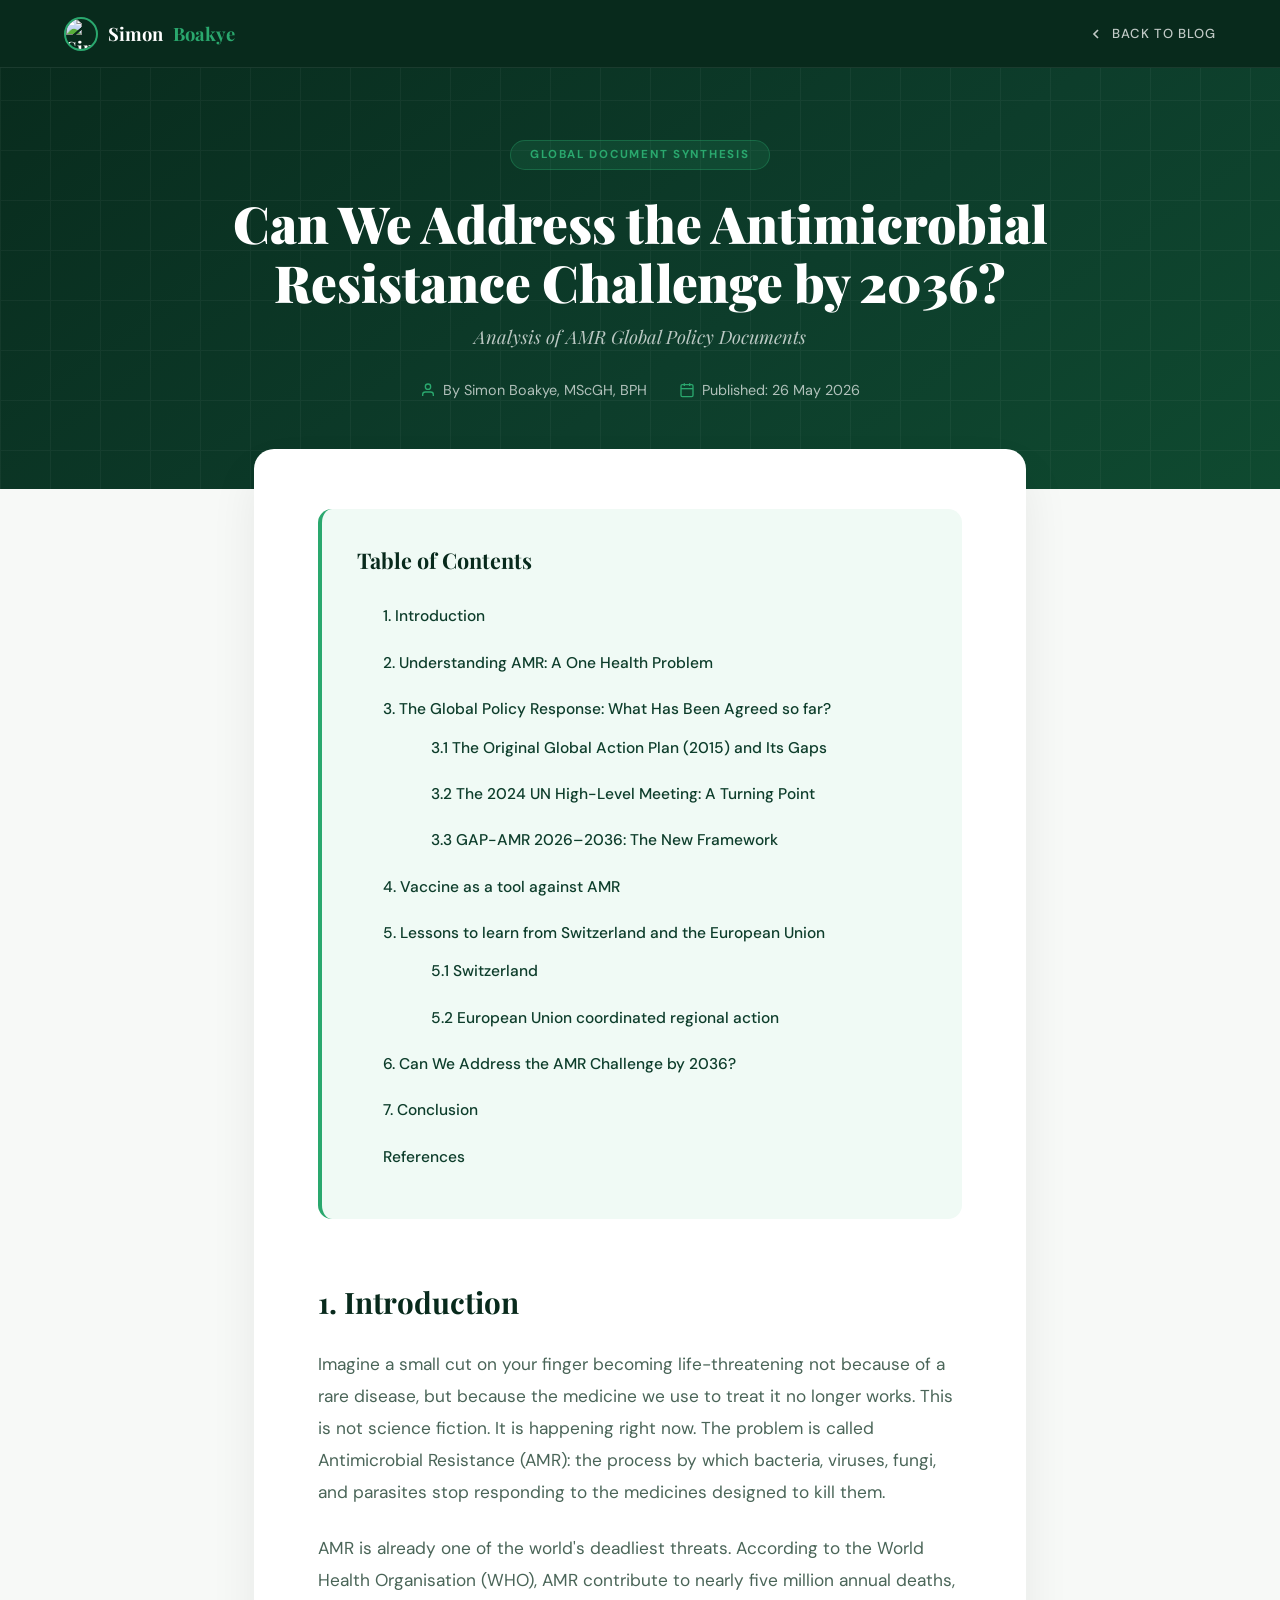
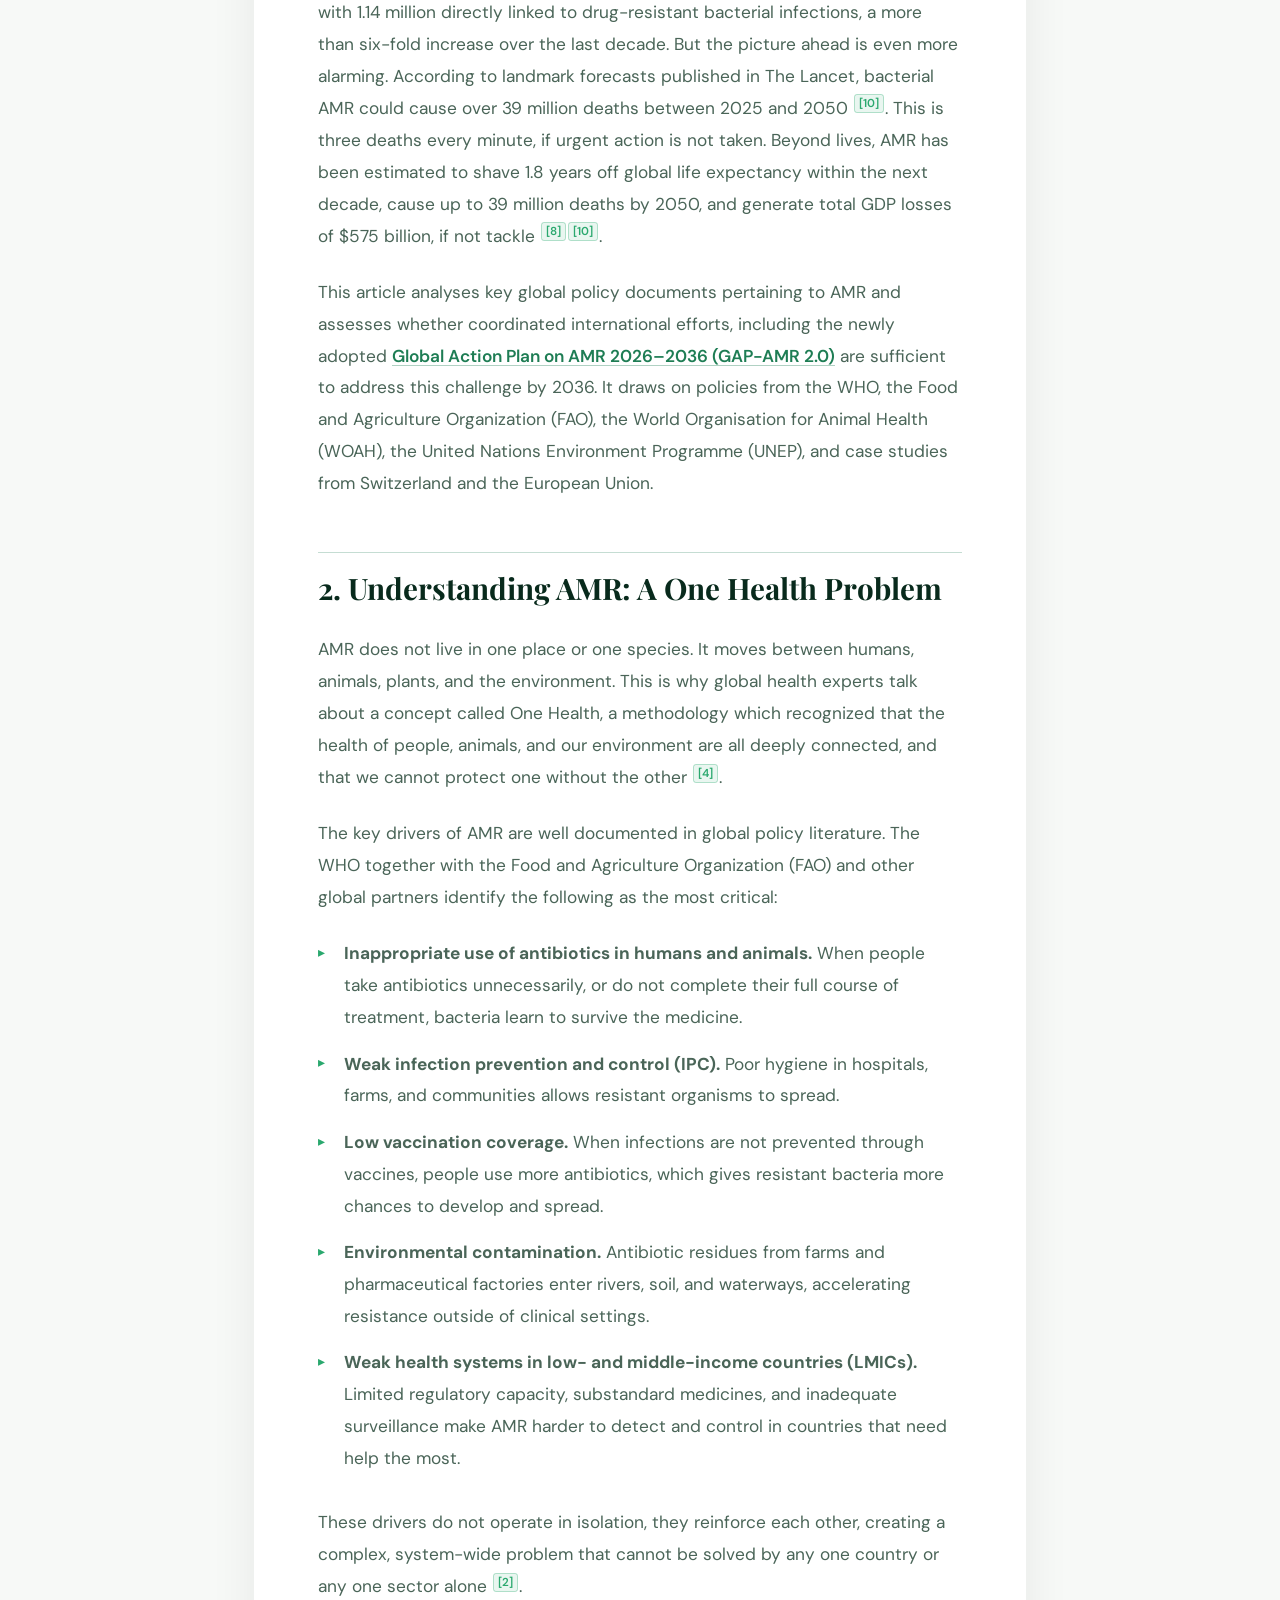
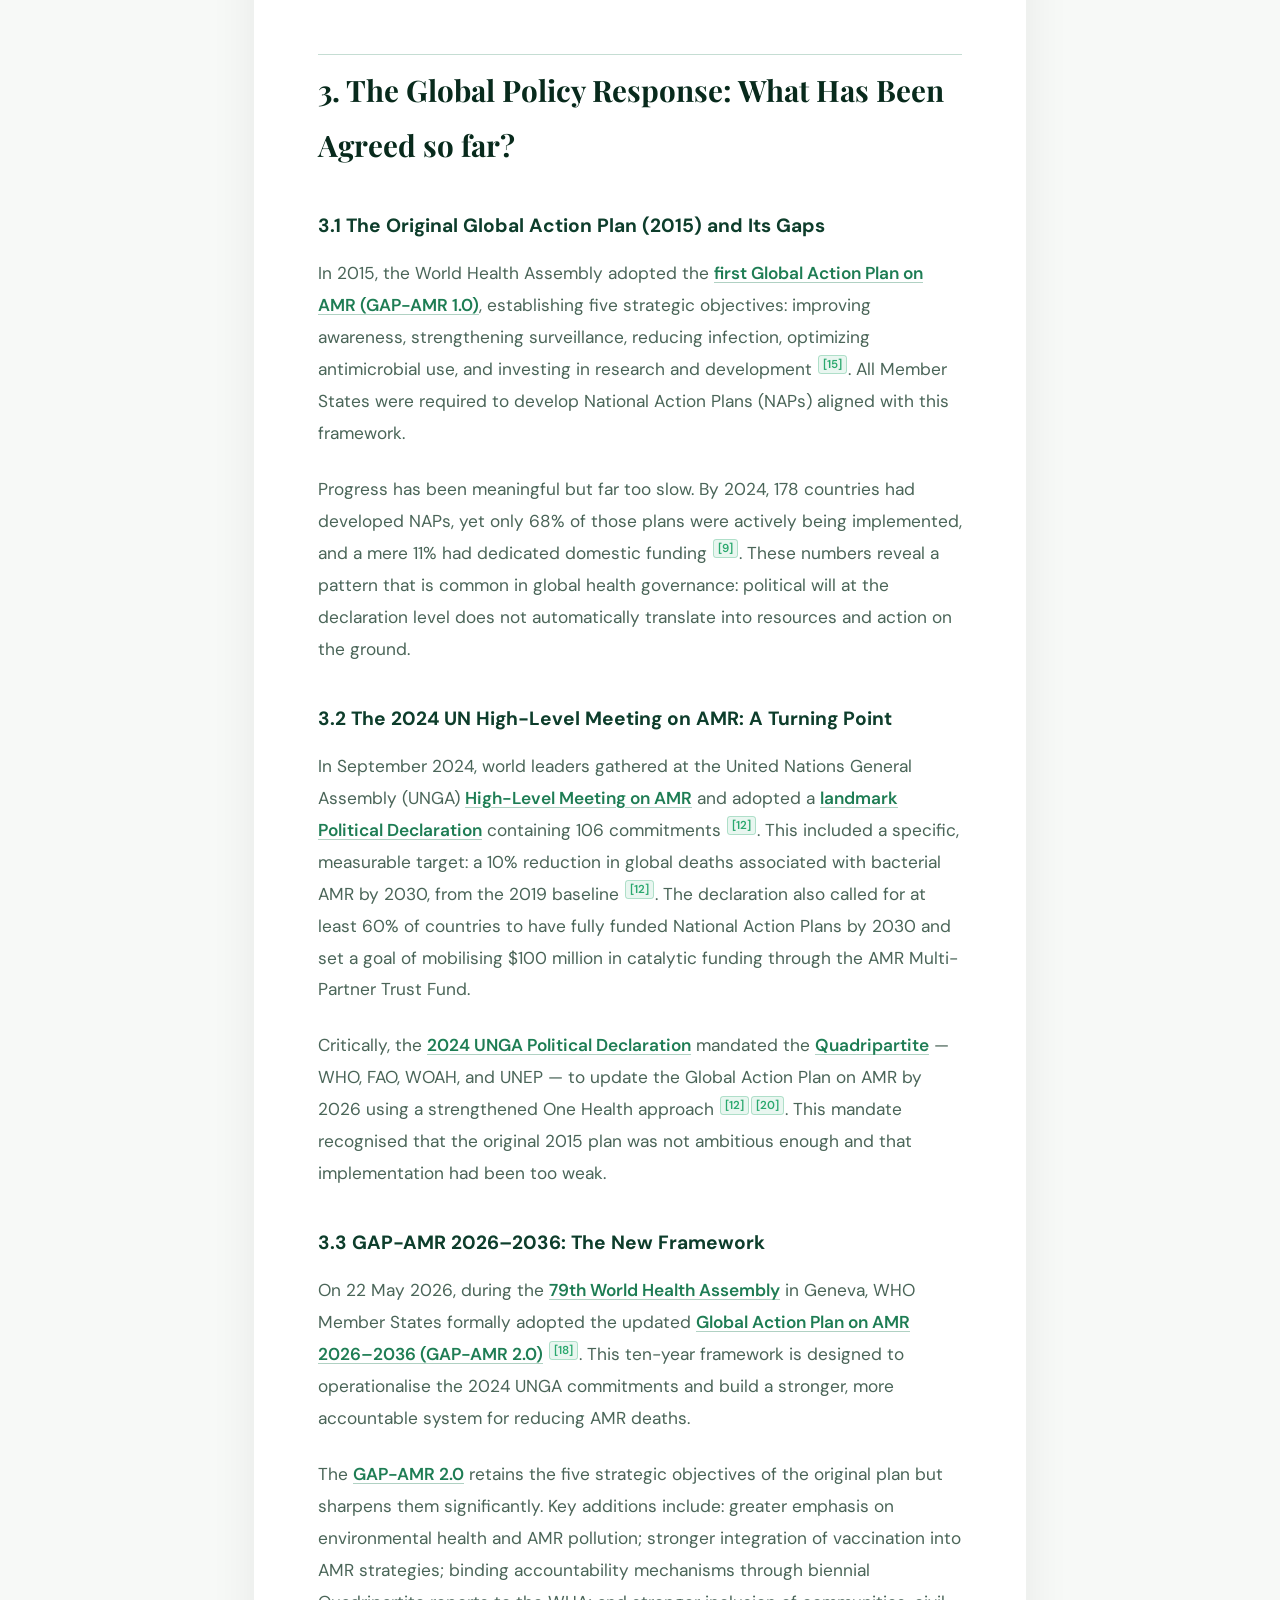
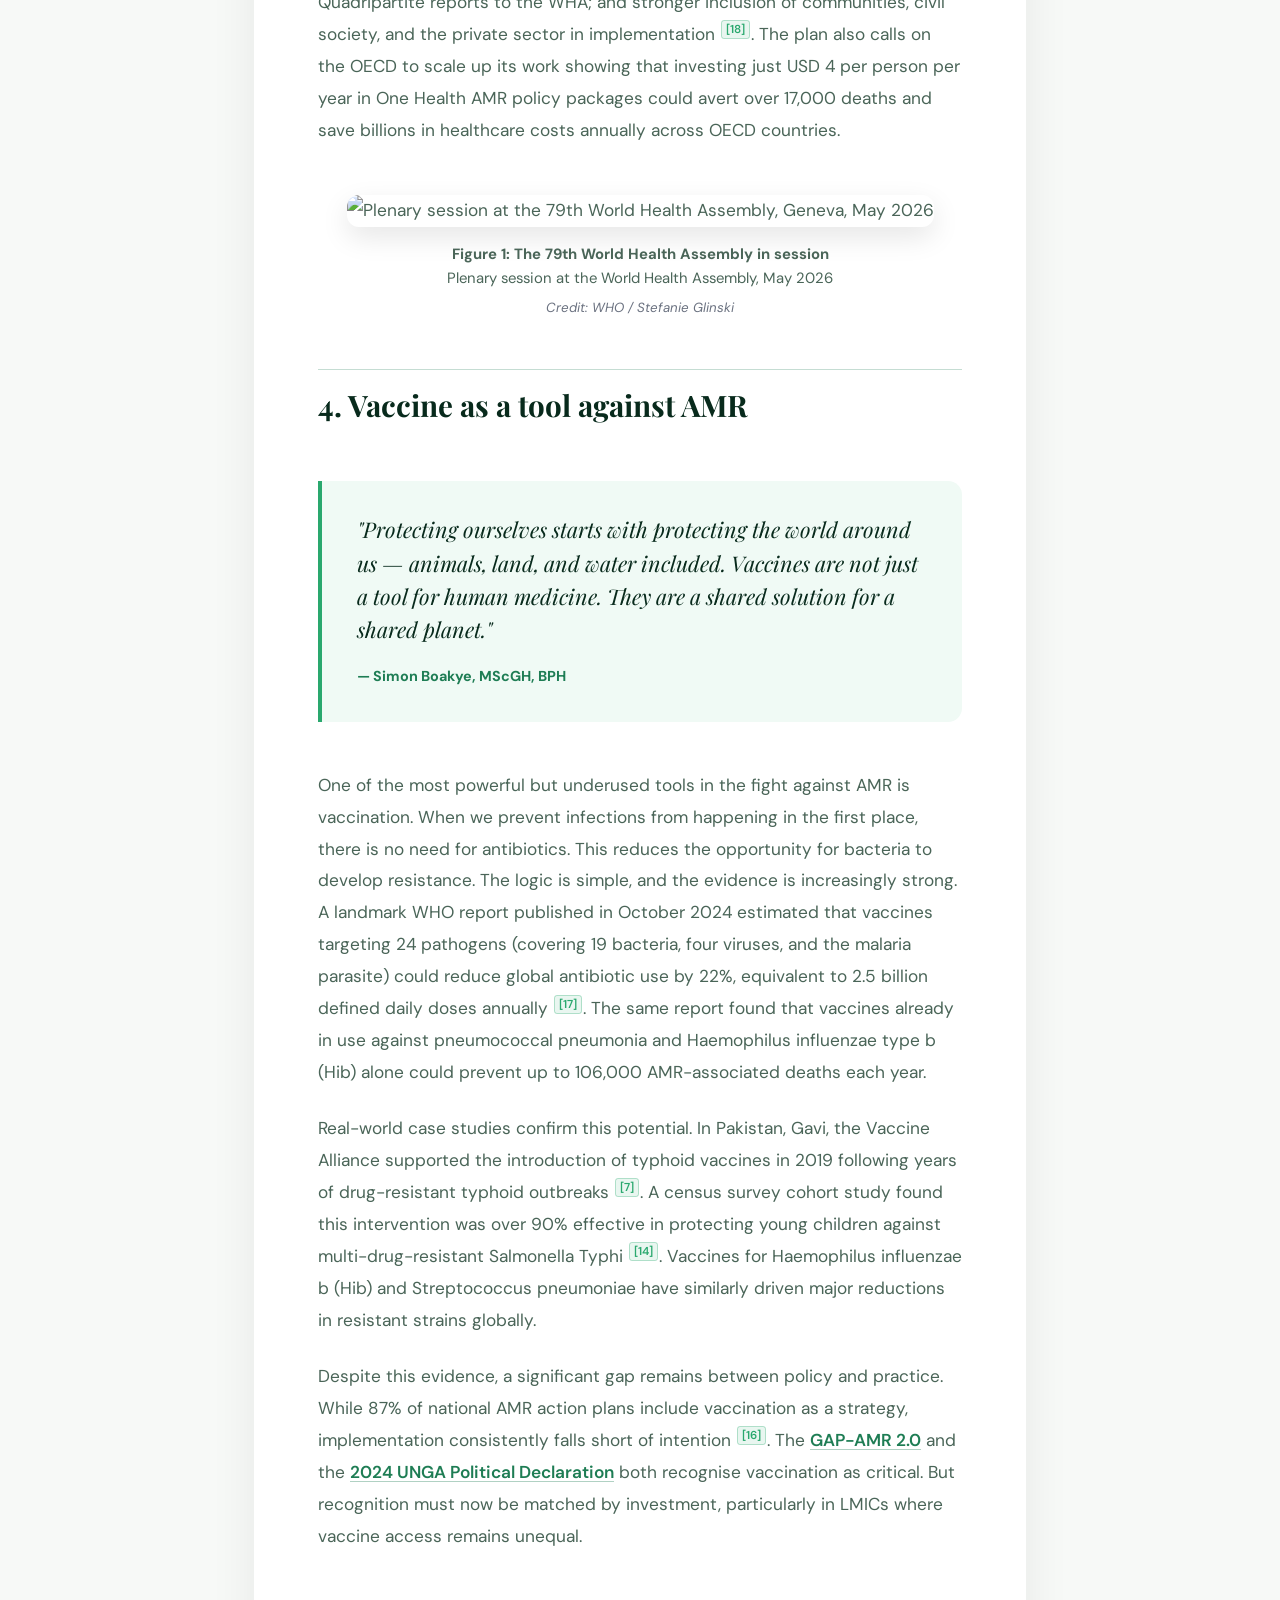
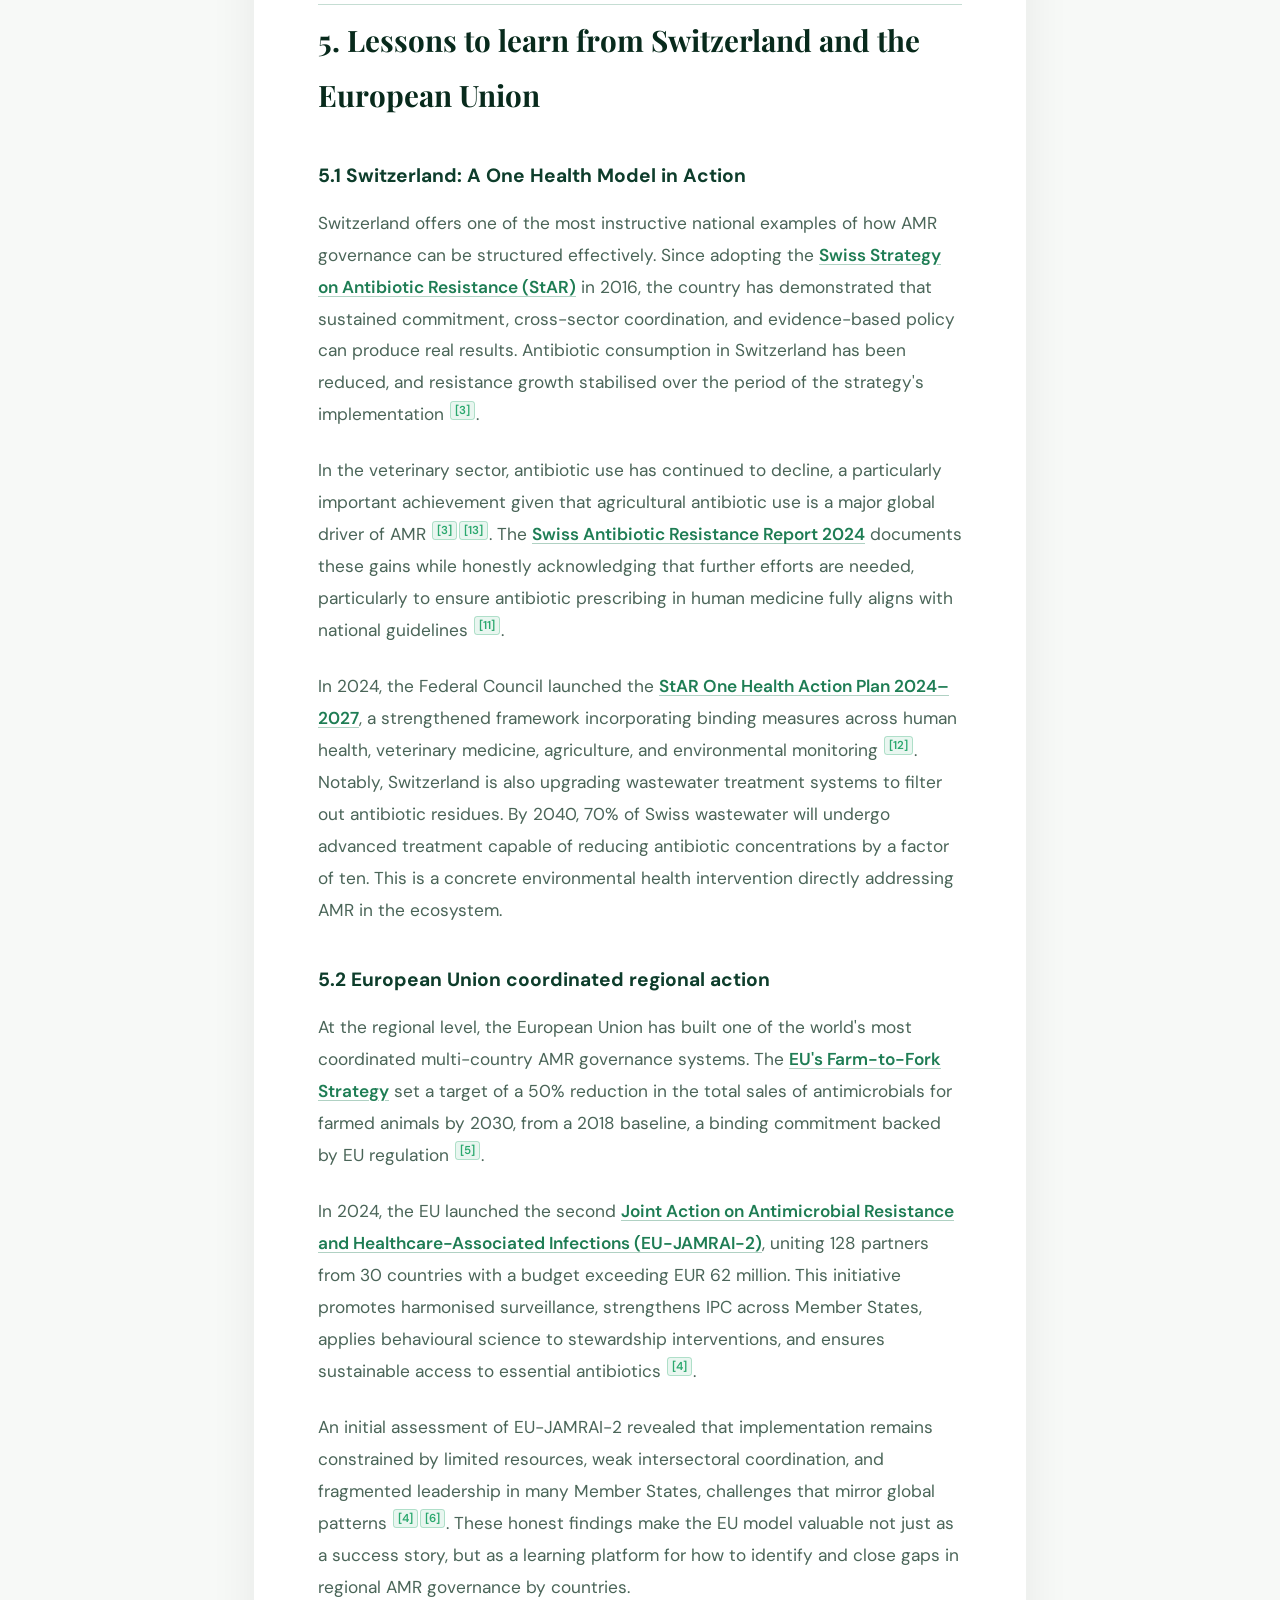
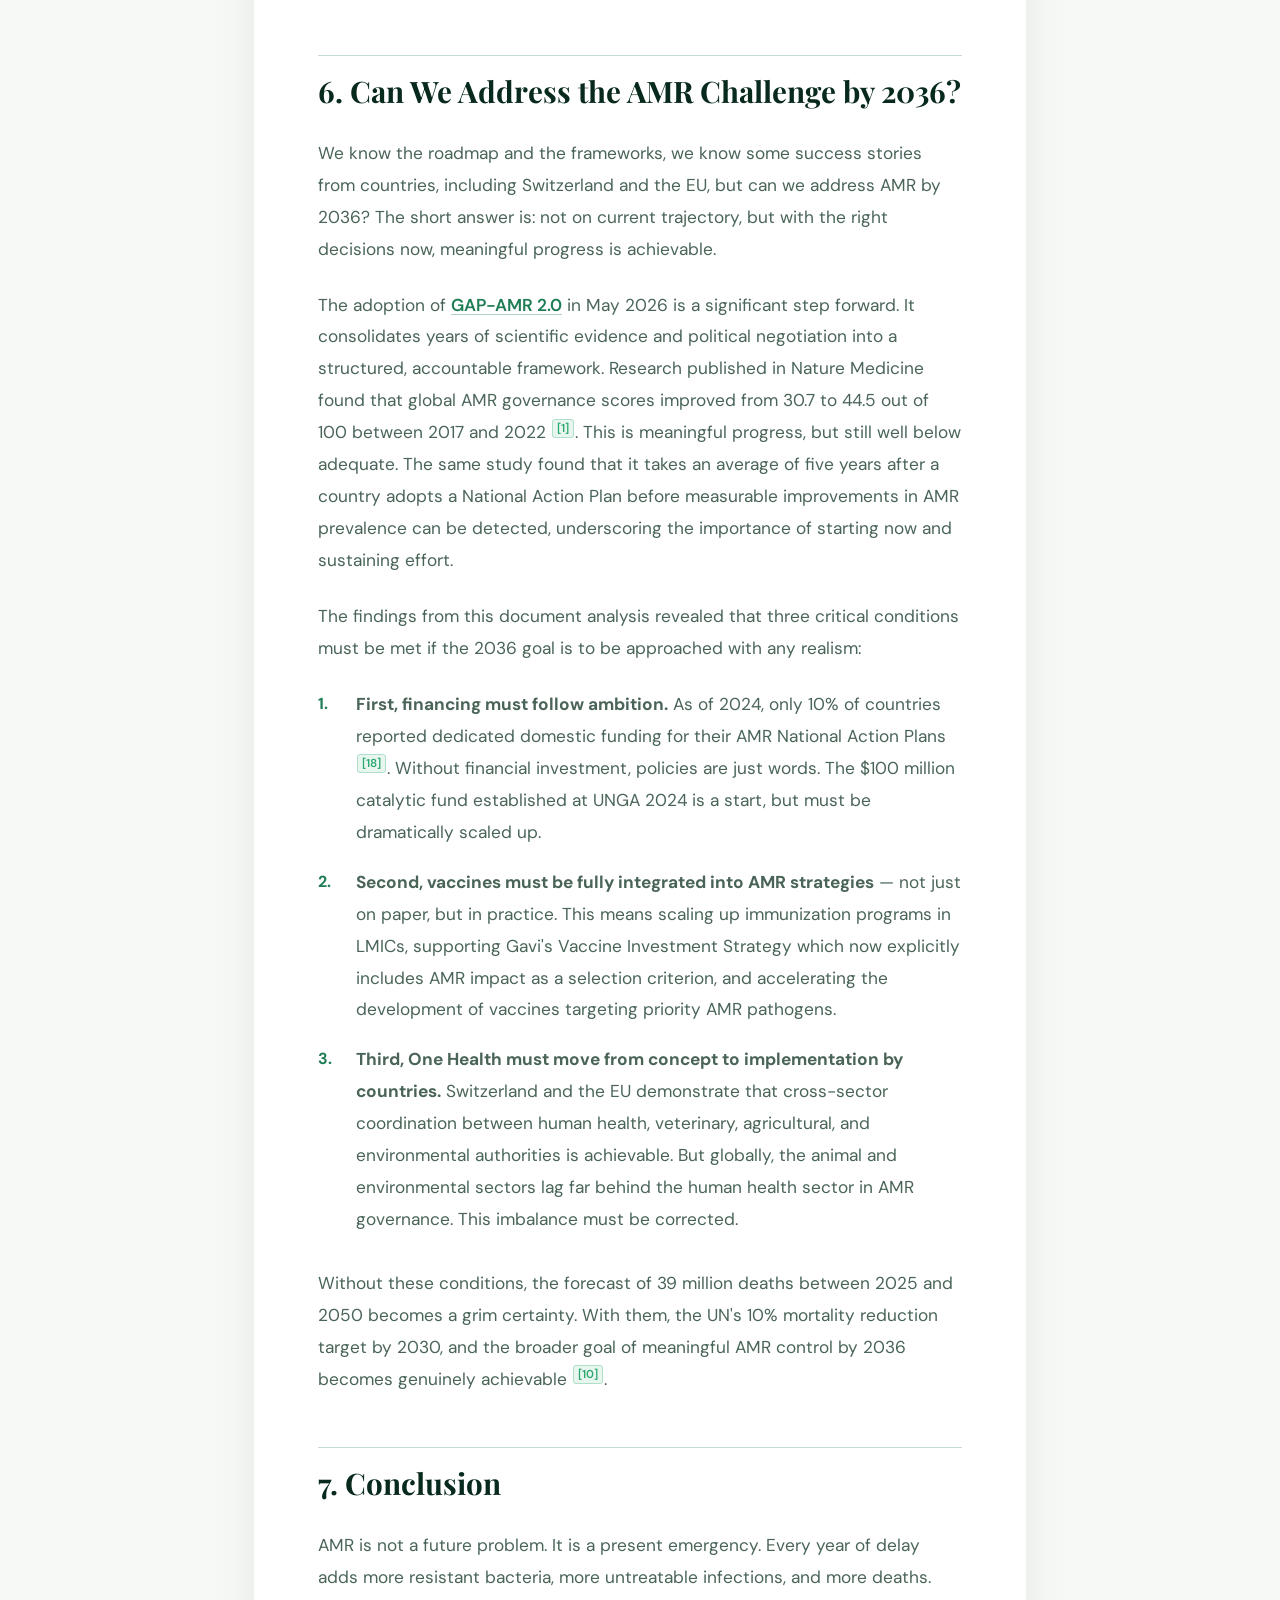
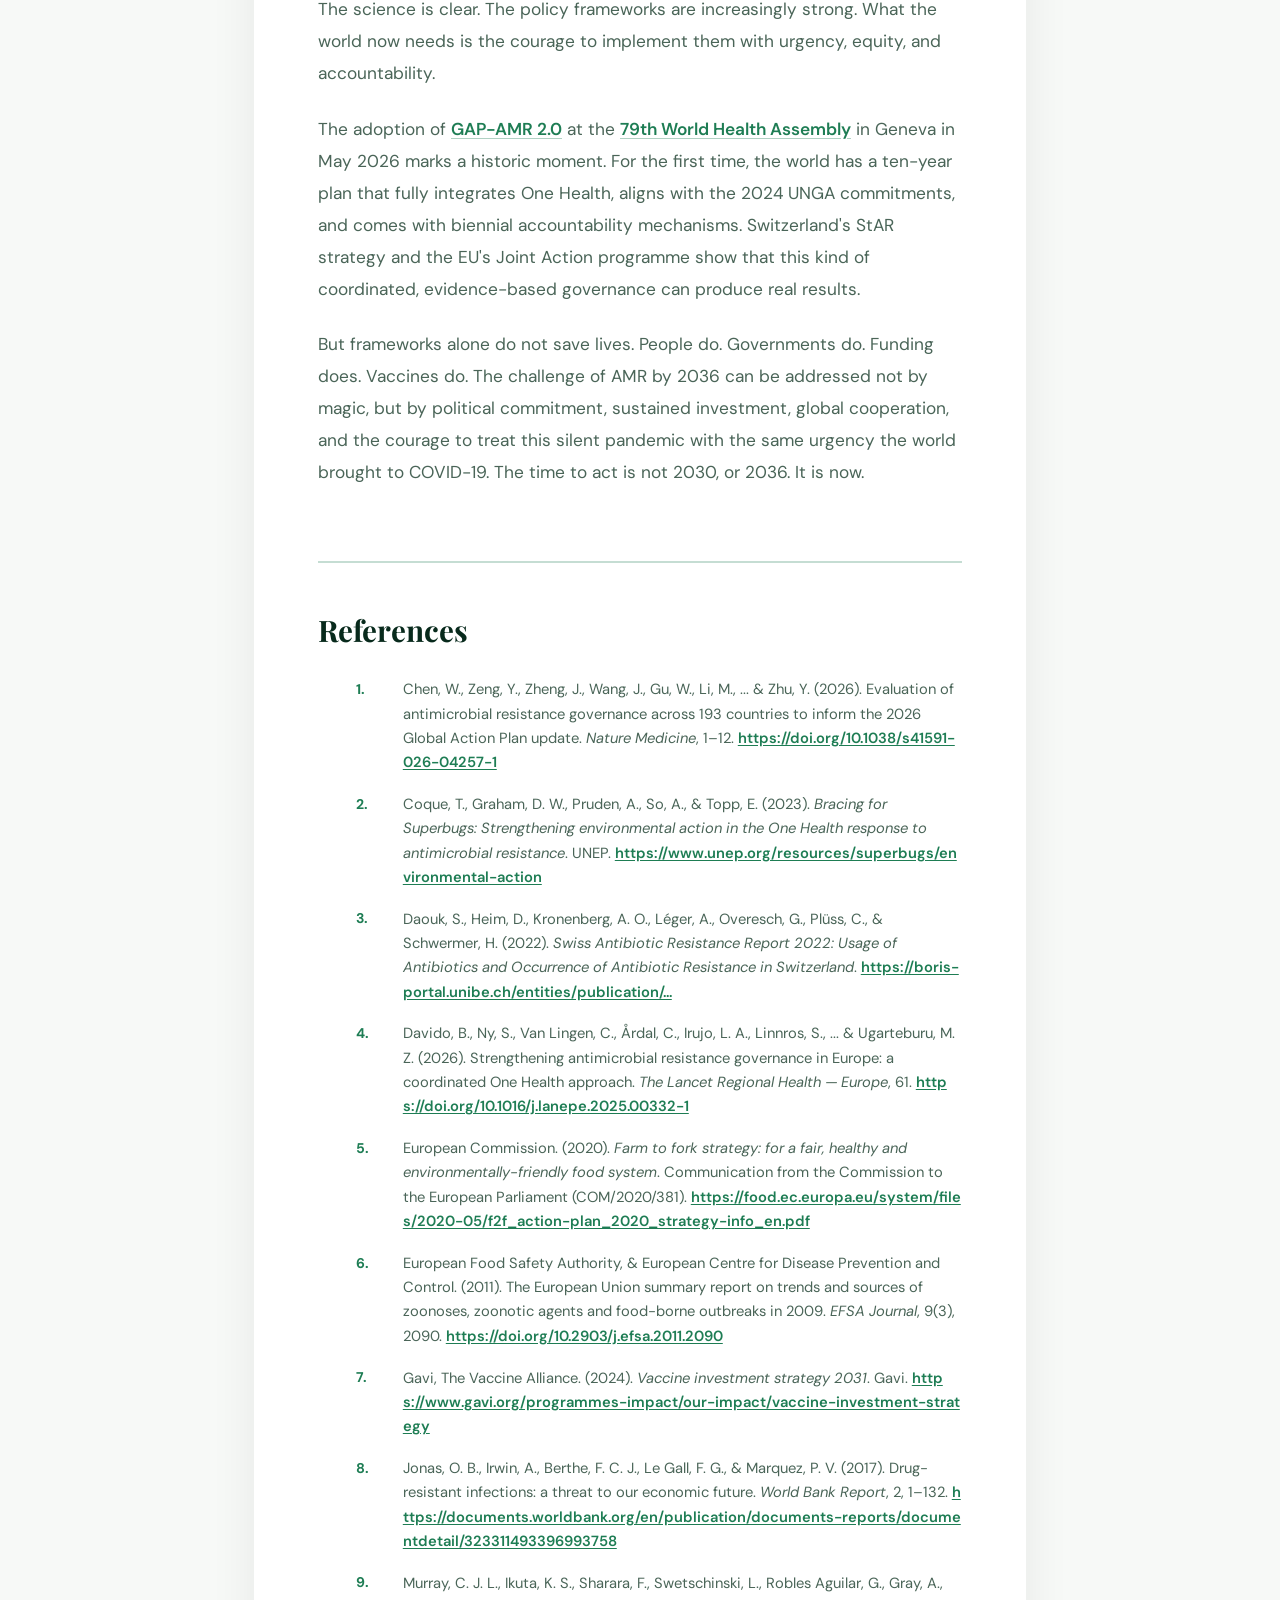
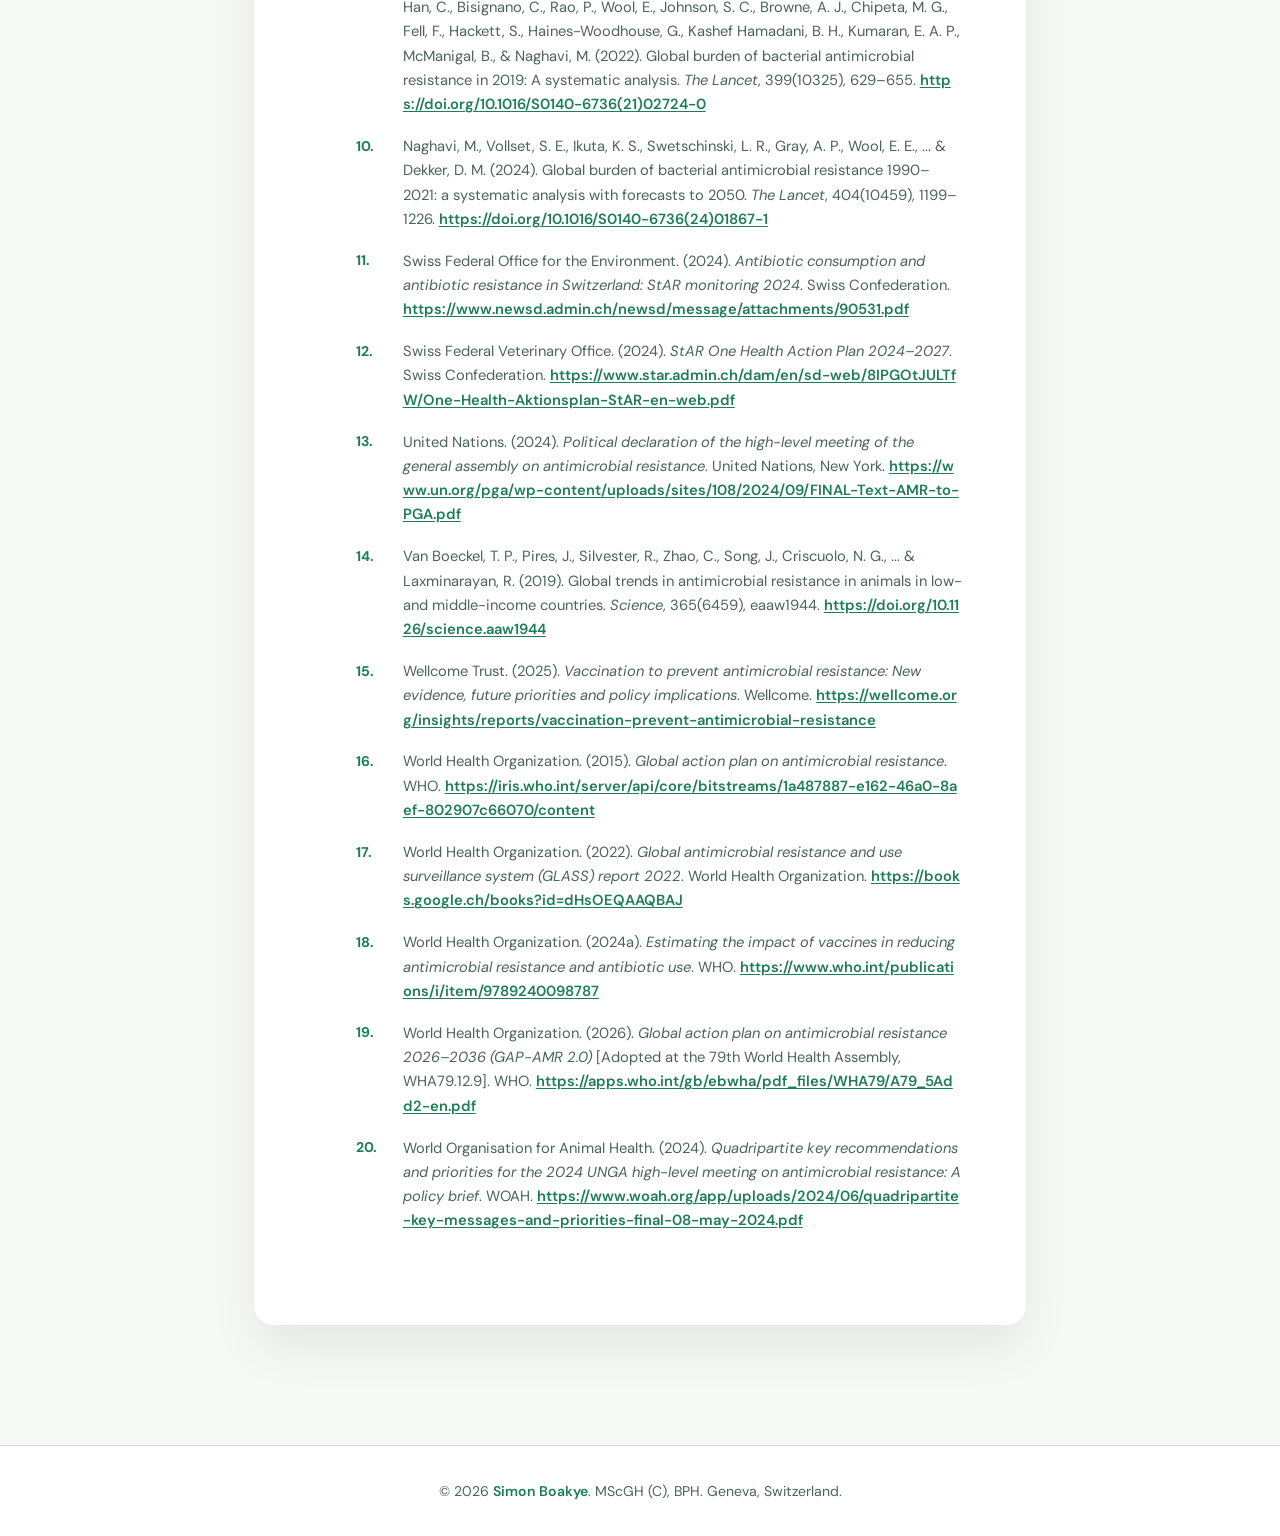
==== commit ae06513e: "Update Can-We-Address-the-Antimicrobial-Resistance-Challenge-by-2036-Analysis-of-AMR-Global-Policy-D" ====
--- a/Can-We-Address-the-Antimicrobial-Resistance-Challenge-by-2036-Analysis-of-AMR-Global-Policy-Documents.html
+++ b/Can-We-Address-the-Antimicrobial-Resistance-Challenge-by-2036-Analysis-of-AMR-Global-Policy-Documents.html
@@ -12,7 +12,6 @@
 
   <!-- ═══════════════════════════════════════════════════
        SEO — Basic Meta Tags
-       (description under 160 chars for Google snippet)
   ════════════════════════════════════════════════════ -->
   <meta name="description" content="Simon Boakye analyses global AMR policy — WHO GAP-AMR 2.0, the 2024 UNGA declaration, Switzerland's StAR strategy, and the EU Joint Action — to assess whether the antimicrobial resistance challenge can be addressed by 2036.">
   <meta name="author" content="Simon Boakye">
@@ -21,9 +20,7 @@
   <link rel="canonical" href="https://simonboakye.com/Can-We-Address-the-Antimicrobial-Resistance-Challenge-by-2036-Analysis-of-AMR-Global-Policy-Documents.html">
 
   <!-- ═══════════════════════════════════════════════════
-       Open Graph — Social sharing (LinkedIn, WhatsApp,
-       Facebook, X). Controls the preview card when
-       someone shares the link.
+       Open Graph
   ════════════════════════════════════════════════════ -->
   <meta property="og:type" content="article">
   <meta property="og:title" content="Can We Address the AMR Challenge by 2036? | Simon Boakye">
@@ -55,10 +52,6 @@
 
   <!-- ═══════════════════════════════════════════════════
        Structured Data — ScholarlyArticle Schema
-       This is the key signal that tells Google this is
-       an academic/research publication. Enables rich
-       search results showing author, date, and description.
-       "about" topics boost topical keyword matching.
   ════════════════════════════════════════════════════ -->
   <script type="application/ld+json">
   {
@@ -71,11 +64,7 @@
       "@type": "Person",
       "name": "Simon Boakye",
       "honorificSuffix": "MScGH (C), BPH",
-      "url": "https://simonboakye.com",
-      "sameAs": [
-        "https://simonboakye.com",
-        "https://orcid.org/YOUR-ORCID-HERE"
-      ]
+      "url": "https://simonboakye.com"
     },
     "datePublished": "2026-05-26",
     "dateModified": "2026-05-26",
@@ -118,41 +107,20 @@
   }
   </script>
 
-  <!-- ═══════════════════════════════════════════════════
-       BreadcrumbList Schema — helps Google display
-       navigation trail in search results
-  ════════════════════════════════════════════════════ -->
+  <!-- BreadcrumbList Schema -->
   <script type="application/ld+json">
   {
     "@context": "https://schema.org",
     "@type": "BreadcrumbList",
     "itemListElement": [
-      {
-        "@type": "ListItem",
-        "position": 1,
-        "name": "Simon Boakye",
-        "item": "https://simonboakye.com"
-      },
-      {
-        "@type": "ListItem",
-        "position": 2,
-        "name": "Publications",
-        "item": "https://simonboakye.com/#publications"
-      },
-      {
-        "@type": "ListItem",
-        "position": 3,
-        "name": "Can We Address the AMR Challenge by 2036?",
-        "item": "https://simonboakye.com/Can-We-Address-the-Antimicrobial-Resistance-Challenge-by-2036-Analysis-of-AMR-Global-Policy-Documents.html"
-      }
+      { "@type": "ListItem", "position": 1, "name": "Simon Boakye", "item": "https://simonboakye.com" },
+      { "@type": "ListItem", "position": 2, "name": "Publications", "item": "https://simonboakye.com/#publications" },
+      { "@type": "ListItem", "position": 3, "name": "Can We Address the AMR Challenge by 2036?", "item": "https://simonboakye.com/Can-We-Address-the-Antimicrobial-Resistance-Challenge-by-2036-Analysis-of-AMR-Global-Policy-Documents.html" }
     ]
   }
   </script>
 
-  <!-- ═══════════════════════════════════════════════════
-       Person Schema — links THIS PAGE to you as an author
-       so Google connects all your articles to your name
-  ════════════════════════════════════════════════════ -->
+  <!-- Person Schema -->
   <script type="application/ld+json">
   {
     "@context": "https://schema.org",
@@ -161,97 +129,108 @@
     "honorificSuffix": "MScGH (C), BPH",
     "url": "https://simonboakye.com",
     "jobTitle": "Public Health Analyst",
-    "worksFor": {
-      "@type": "Organization",
-      "name": "Independent"
-    },
-    "knowsAbout": [
-      "Antimicrobial Resistance",
-      "Epidemiology",
-      "Ebola",
-      "Malaria",
-      "Global Health Policy",
-      "One Health",
-      "Public Health"
-    ]
+    "worksFor": { "@type": "Organization", "name": "Independent" },
+    "knowsAbout": ["Antimicrobial Resistance","Epidemiology","Ebola","Malaria","Global Health Policy","One Health","Public Health"]
   }
   </script>
 
   <link rel="icon" type="image/jpeg" href="https://github.com/Simon-Boakye/SimonBoakye/blob/main/Passport.JPG?raw=true" />
   <link href="https://fonts.googleapis.com/css2?family=Playfair+Display:ital,wght@0,400;0,700;0,900;1,400;1,700&family=DM+Sans:ital,opsz,wght@0,9..40,300;0,9..40,400;0,9..40,500;0,9..40,600;1,9..40,300;1,9..40,400&display=swap" rel="stylesheet" />
-  <script src="https://cdn.tailwindcss.com"></script>
 
   <style>
+    /* ─── TOKENS ─────────────────────────────────────────── */
     :root {
-      --g-deep: #082a1c;
-      --g-dark: #0d3d2b;
-      --g-mid: #155c3f;
+      --g-deep:   #082a1c;
+      --g-dark:   #0d3d2b;
+      --g-mid:    #155c3f;
       --g-accent: #1e7d54;
       --g-bright: #2aa86e;
-      --g-light: #d4ede2;
-      --g-pale: #f0faf5;
-      --white: #ffffff;
-      --off: #f7f9f7;
-      --ink: #0b1f16;
-      --muted: #4a6558;
-      --border: #c5ddd3;
-    }
+      --g-light:  #d4ede2;
+      --g-pale:   #f0faf5;
+      --white:    #ffffff;
+      --off:      #f7f9f7;
+      --ink:      #0b1f16;
+      --muted:    #4a6558;
+      --border:   #c5ddd3;
+    }
+
+    /* ─── RESET & BASE ───────────────────────────────────── */
+    *, *::before, *::after { box-sizing: border-box; margin: 0; padding: 0; }
+
+    html { scroll-behavior: smooth; font-size: 16px; overflow-x: hidden; }
 
     body {
       background-color: var(--off);
       font-family: 'DM Sans', sans-serif;
       color: var(--ink);
       overflow-x: hidden;
-      margin: 0;
-    }
-
+    }
+
+    /* ─── NAV ────────────────────────────────────────────── */
     nav {
       position: fixed;
-      top: 0;
-      left: 0;
-      right: 0;
+      top: 0; left: 0; right: 0;
       z-index: 100;
       display: flex;
       align-items: center;
       justify-content: space-between;
       padding: 0 5vw;
-      height: 72px;
-      background: rgba(8, 42, 28, 0.98);
-      border-bottom: 1px solid rgba(255, 255, 255, 0.1);
+      height: 68px;
+      background: var(--g-deep);
+      border-bottom: 1px solid rgba(255,255,255,0.08);
     }
 
     .nav-logo {
       display: flex;
       align-items: center;
-      gap: 12px;
+      gap: 10px;
       font-family: 'Playfair Display', serif;
-      font-size: 1.2rem;
+      font-size: 1.15rem;
       font-weight: 700;
       color: var(--white);
       text-decoration: none;
     }
 
     .nav-logo img {
-      width: 36px;
-      height: 36px;
+      width: 34px; height: 34px;
       border-radius: 50%;
       border: 2px solid var(--g-bright);
       object-fit: cover;
     }
 
+    .nav-logo span { color: var(--g-bright); }
+
+    .nav-back {
+      display: inline-flex;
+      align-items: center;
+      gap: 0.5rem;
+      color: rgba(255,255,255,0.75);
+      font-size: 0.82rem;
+      font-weight: 500;
+      letter-spacing: 0.08em;
+      text-decoration: none;
+      text-transform: uppercase;
+      transition: color 0.2s;
+    }
+    .nav-back:hover { color: var(--g-bright); }
+    .nav-back svg { width: 16px; height: 16px; stroke: currentColor; fill: none; stroke-width: 2.5; }
+
+    /* ─── HERO HEADER ────────────────────────────────────── */
     .article-header {
-      background: linear-gradient(145deg, var(--g-deep) 0%, var(--g-dark) 100%);
-      padding: 160px 5vw 80px;
+      background: linear-gradient(145deg, var(--g-deep) 0%, var(--g-dark) 60%, #0f4a30 100%);
+      padding: 140px 5vw 90px;
       text-align: center;
       color: white;
       position: relative;
+      overflow: hidden;
     }
 
     .article-header-lines {
       position: absolute;
       inset: 0;
       opacity: 0.04;
-      background-image: linear-gradient(#fff 1px, transparent 1px), linear-gradient(90deg, #fff 1px, transparent 1px);
+      background-image: linear-gradient(#fff 1px, transparent 1px),
+        linear-gradient(90deg, #fff 1px, transparent 1px);
       background-size: 50px 50px;
       z-index: 1;
     }
@@ -259,18 +238,18 @@
     .article-header-content {
       position: relative;
       z-index: 2;
-      max-width: 900px;
+      max-width: 860px;
       margin: 0 auto;
     }
 
     .article-badge {
       display: inline-block;
       padding: 0.4rem 1.2rem;
-      background: rgba(42, 168, 110, 0.15);
-      border: 1px solid rgba(42, 168, 110, 0.3);
+      background: rgba(42,168,110,0.15);
+      border: 1px solid rgba(42,168,110,0.35);
       color: var(--g-bright);
       border-radius: 50px;
-      font-size: 0.75rem;
+      font-size: 0.72rem;
       font-weight: 700;
       text-transform: uppercase;
       letter-spacing: 0.15em;
@@ -279,273 +258,413 @@
 
     .article-title {
       font-family: 'Playfair Display', serif;
-      font-size: clamp(2.5rem, 4vw, 3.5rem);
-      font-weight: 800;
-      line-height: 1.2;
-      margin-bottom: 1.5rem;
+      font-size: clamp(2.2rem, 4vw, 3.4rem);
+      font-weight: 900;
+      line-height: 1.15;
+      margin-bottom: 0.8rem;
+      color: var(--white);
+    }
+
+    .article-subtitle {
+      font-family: 'Playfair Display', serif;
+      font-size: 1.15rem;
+      color: rgba(255,255,255,0.72);
+      font-style: italic;
+      margin-bottom: 2rem;
     }
 
     .article-meta {
-      font-size: 1rem;
-      color: rgba(255, 255, 255, 0.7);
       display: flex;
       align-items: center;
       justify-content: center;
-      gap: 1.5rem;
+      gap: 2rem;
       flex-wrap: wrap;
+      font-size: 0.9rem;
+      color: rgba(255,255,255,0.68);
     }
 
     .article-meta span {
       display: flex;
       align-items: center;
-      gap: 8px;
-    }
-
+      gap: 7px;
+    }
+
+    .article-meta svg { width: 16px; height: 16px; stroke: var(--g-bright); fill: none; stroke-width: 2; flex-shrink: 0; }
+
+    /* ─── READING PROGRESS BAR ───────────────────────────── */
+    #progress-bar {
+      position: fixed;
+      top: 68px;
+      left: 0;
+      width: 0%;
+      height: 3px;
+      background: var(--g-bright);
+      z-index: 99;
+      transition: width 0.1s linear;
+    }
+
+    /* ─── ARTICLE WRAPPER ────────────────────────────────── */
+    .article-outer {
+      max-width: 820px;
+      margin: 0 auto;
+      padding: 0 1.5rem 80px;
+      transform: translateY(-40px);
+    }
+
+    /* ─── ARTICLE BODY ───────────────────────────────────── */
     .article-body {
-      max-width: 800px;
-      margin: 0 auto;
-      padding: 80px 5vw;
       background: var(--white);
-      font-size: 1.1rem;
-      line-height: 1.8;
+      border-radius: 20px;
+      box-shadow: 0 24px 48px rgba(0,0,0,0.07);
+      padding: 60px 64px;
+      font-size: 1.08rem;
+      line-height: 1.85;
       color: var(--muted);
-      border-radius: 20px;
-      transform: translateY(-40px);
-      box-shadow: 0 20px 40px rgba(0,0,0,0.05);
+    }
+
+    @media (max-width: 768px) {
+      .article-body { padding: 36px 24px; }
+      .article-outer { padding: 0 0.75rem 60px; }
     }
 
     .article-body h2 {
       font-family: 'Playfair Display', serif;
-      font-size: 2rem;
+      font-size: 1.85rem;
       color: var(--g-deep);
       font-weight: 700;
-      margin-top: 3rem;
+      margin-top: 3.2rem;
       margin-bottom: 1.2rem;
-    }
+      padding-top: 0.5rem;
+      border-top: 1px solid var(--border);
+    }
+
+    .article-body h2:first-child,
+    .toc + h2 { border-top: none; margin-top: 0; }
 
     .article-body h3 {
       font-family: 'DM Sans', sans-serif;
-      font-size: 1.3rem;
+      font-size: 1.2rem;
       color: var(--g-dark);
       font-weight: 700;
-      margin-top: 2rem;
-      margin-bottom: 1rem;
-    }
-
-    .article-body p {
-      margin-bottom: 1.5rem;
-    }
-
+      margin-top: 2.2rem;
+      margin-bottom: 0.9rem;
+    }
+
+    .article-body p { margin-bottom: 1.5rem; }
+
+    /* ─── INLINE LINKS ───────────────────────────────────── */
+    .article-body a {
+      color: var(--g-accent);
+      text-decoration: underline;
+      text-decoration-color: rgba(30,125,84,0.35);
+      text-underline-offset: 3px;
+      font-weight: 600;
+      transition: color 0.2s, text-decoration-color 0.2s;
+    }
+    .article-body a:hover {
+      color: var(--g-bright);
+      text-decoration-color: var(--g-bright);
+    }
+
+    /* ─── CITATION SUPERSCRIPTS ──────────────────────────── */
+    .cite-link {
+      font-size: 0.72rem;
+      font-weight: 700;
+      vertical-align: super;
+      line-height: 0;
+      color: var(--g-bright) !important;
+      text-decoration: none !important;
+      background: rgba(42,168,110,0.1);
+      border: 1px solid rgba(42,168,110,0.3);
+      border-radius: 3px;
+      padding: 1px 4px;
+      margin: 0 1px;
+      transition: background 0.2s, color 0.2s;
+      white-space: nowrap;
+    }
+    .cite-link:hover {
+      background: var(--g-bright) !important;
+      color: var(--white) !important;
+    }
+
+    /* ─── LISTS ──────────────────────────────────────────── */
     .article-body ul {
       margin-bottom: 2rem;
-      padding-left: 1.5rem;
-    }
-
-    .article-body li {
-      margin-bottom: 0.8rem;
+      padding-left: 0;
+      list-style: none;
+    }
+
+    .article-body ul li {
       position: relative;
+      padding-left: 1.6rem;
+      margin-bottom: 0.9rem;
     }
 
     .article-body ul li::before {
-      content: "•";
+      content: "▸";
       color: var(--g-bright);
-      font-weight: bold;
-      display: inline-block;
-      width: 1em;
-      margin-left: -1em;
-    }
-    
+      font-size: 0.9rem;
+      position: absolute;
+      left: 0;
+      top: 0.05em;
+    }
+
     .article-body ol {
-      list-style-type: decimal;
-      padding-left: 1.5rem;
+      list-style: none;
+      counter-reset: ol-counter;
+      padding-left: 0;
       margin-bottom: 2rem;
     }
-    
+
     .article-body ol li {
-      margin-bottom: 1rem;
-      padding-left: 0.5rem;
-    }
-
-    .article-body ol li::marker {
+      counter-increment: ol-counter;
+      position: relative;
+      padding-left: 2.4rem;
+      margin-bottom: 1.1rem;
+    }
+
+    .article-body ol li::before {
+      content: counter(ol-counter) ".";
+      position: absolute;
+      left: 0;
+      top: 0;
       color: var(--g-accent);
       font-weight: 700;
-    }
-
+      font-size: 1rem;
+      width: 2rem;
+    }
+
+    /* ─── TOC ────────────────────────────────────────────── */
     .toc {
       background: var(--g-pale);
-      padding: 2rem;
-      border-radius: 12px;
+      padding: 2rem 2.2rem;
+      border-radius: 14px;
       margin-bottom: 3rem;
       border-left: 4px solid var(--g-bright);
     }
+
     .toc-title {
       font-family: 'Playfair Display', serif;
-      font-size: 1.5rem;
+      font-size: 1.35rem;
       font-weight: 700;
       color: var(--g-deep);
-      margin-bottom: 1rem;
-    }
+      margin-bottom: 1.2rem;
+    }
+
     .toc ul {
       list-style: none;
       padding-left: 0;
       margin-bottom: 0;
     }
+
     .toc ul ul {
-      padding-left: 1.5rem;
-      margin-top: 0.5rem;
-      margin-bottom: 0.5rem;
-    }
+      padding-left: 1.4rem;
+      margin-top: 0.4rem;
+      margin-bottom: 0.4rem;
+    }
+
     .toc li {
-      margin-bottom: 0.6rem;
-    }
-    .toc li::before {
-      content: none !important;
-    }
+      margin-bottom: 0.55rem;
+      padding-left: 0;
+    }
+
+    .toc li::before { content: none !important; }
+
     .toc a {
       color: var(--g-dark);
       text-decoration: none;
       font-weight: 500;
+      font-size: 0.97rem;
       transition: color 0.2s;
     }
-    .toc a:hover {
-      color: var(--g-bright);
-      text-decoration: underline;
-    }
-    
-    .article-body p a {
+
+    .toc a:hover { color: var(--g-bright); text-decoration: underline; }
+
+    /* ─── QUOTE BLOCK ────────────────────────────────────── */
+    .quote-block {
+      background: var(--g-pale);
+      border-left: 4px solid var(--g-bright);
+      padding: 2rem 2.2rem;
+      margin: 3rem 0;
+      border-radius: 0 14px 14px 0;
+    }
+
+    .quote-block p {
+      font-family: 'Playfair Display', serif;
+      font-size: 1.35rem;
+      color: var(--g-deep);
+      font-style: italic;
+      margin-bottom: 1rem;
+      line-height: 1.55;
+    }
+
+    .quote-block cite {
+      font-size: 0.9rem;
       color: var(--g-accent);
-      text-decoration: underline;
-      font-weight: 600;
-      transition: color 0.3s;
-    }
-    .article-body p a:hover {
-      color: var(--g-bright);
-    }
-
+      font-weight: 700;
+      font-style: normal;
+      display: block;
+    }
+
+    /* ─── FIGURE ─────────────────────────────────────────── */
     .article-figure {
       margin: 3rem 0;
       text-align: center;
     }
+
     .article-figure img {
       border-radius: 12px;
       width: 100%;
       height: auto;
-      box-shadow: 0 10px 25px rgba(0,0,0,0.1);
+      box-shadow: 0 10px 28px rgba(0,0,0,0.1);
       margin-bottom: 1rem;
     }
+
     .article-figure figcaption {
-      font-size: 0.95rem;
+      font-size: 0.93rem;
       color: var(--muted);
       line-height: 1.6;
     }
+
     .article-figure .credit {
       display: block;
-      font-size: 0.85rem;
+      font-size: 0.83rem;
       font-style: italic;
       color: #6b7280;
-      margin-top: 0.5rem;
-    }
-
-    .quote-block {
-      background: var(--g-pale);
-      border-left: 4px solid var(--g-bright);
-      padding: 2rem;
-      margin: 3rem 0;
-      border-radius: 0 12px 12px 0;
-    }
-
-    .quote-block p {
-      font-family: 'Playfair Display', serif;
-      font-size: 1.4rem;
-      color: var(--g-deep);
-      font-style: italic;
-      margin-bottom: 1rem;
-      line-height: 1.5;
-    }
-
-    .quote-block cite {
-      font-size: 0.95rem;
+      margin-top: 0.4rem;
+    }
+
+    /* ─── REFERENCES ─────────────────────────────────────── */
+    .references-section {
+      margin-top: 4.5rem;
+      padding-top: 2.5rem;
+      border-top: 2px solid var(--border);
+    }
+
+    .references-section h2 {
+      border-top: none !important;
+      margin-top: 0 !important;
+      padding-top: 0 !important;
+    }
+
+    .reference-list {
+      list-style: none;
+      padding: 0;
+      margin: 0;
+      counter-reset: ref-counter;
+    }
+
+    .reference-list li {
+      display: flex;
+      gap: 0.9rem;
+      margin-bottom: 1.3rem;
+      font-size: 0.92rem;
+      line-height: 1.65;
+      color: var(--muted);
+      padding: 0;
+    }
+
+    .reference-list li::before { content: none !important; }
+
+    .ref-number {
+      flex-shrink: 0;
+      min-width: 2rem;
+      font-weight: 700;
       color: var(--g-accent);
-      font-weight: 700;
-      font-style: normal;
-      display: block;
-    }
-
-    .references-section {
-      margin-top: 5rem;
-      padding-top: 3rem;
-      border-top: 1px solid var(--border);
-    }
-    
-    .references-section h2 {
-      margin-top: 0;
-    }
-
-    .reference-item {
-      font-size: 0.9rem;
-      line-height: 1.6;
-      margin-bottom: 1.2rem;
-      padding-left: 2rem;
-      text-indent: -2rem;
-      color: var(--muted);
-      word-break: break-word;
-    }
-
-    .reference-item a {
+      font-size: 0.88rem;
+      padding-top: 0.05em;
+    }
+
+    .ref-content { flex: 1; word-break: break-word; }
+
+    .ref-content a {
       color: var(--g-accent);
       text-decoration: underline;
-    }
-    
-    .reference-item a:hover {
-      color: var(--g-bright);
-    }
-
+      text-underline-offset: 2px;
+      word-break: break-all;
+    }
+
+    .ref-content a:hover { color: var(--g-bright); }
+
+    /* ─── SCROLL-TO-TOP ──────────────────────────────────── */
+    #scroll-top {
+      position: fixed;
+      bottom: 2rem;
+      right: 2rem;
+      width: 44px;
+      height: 44px;
+      background: var(--g-deep);
+      border: 1px solid var(--g-accent);
+      border-radius: 50%;
+      display: flex;
+      align-items: center;
+      justify-content: center;
+      cursor: pointer;
+      opacity: 0;
+      transform: translateY(10px);
+      transition: opacity 0.3s, transform 0.3s;
+      z-index: 90;
+    }
+    #scroll-top.visible { opacity: 1; transform: translateY(0); }
+    #scroll-top svg { width: 18px; height: 18px; stroke: var(--g-bright); fill: none; stroke-width: 2.5; }
+
+    /* ─── FOOTER ─────────────────────────────────────────── */
     footer {
       background: var(--white);
-      padding: 40px 5vw;
+      padding: 36px 5vw;
       border-top: 1px solid var(--border);
       text-align: center;
       color: var(--muted);
-      font-size: 0.9rem;
-    }
-
-    /* ── Fix: ensure ol li bullets not affected by ul::before rule ── */
-    .article-body ol li::before {
-      content: none !important;
-    }
+      font-size: 0.88rem;
+    }
+
+    footer a { color: var(--g-accent); text-decoration: none; font-weight: 600; }
+    footer a:hover { color: var(--g-bright); }
   </style>
 </head>
 
 <body>
+
+  <!-- Reading progress bar -->
+  <div id="progress-bar"></div>
+
+  <!-- NAV -->
   <nav>
     <a href="https://simonboakye.com/" class="nav-logo">
       <img src="https://github.com/Simon-Boakye/SimonBoakye/blob/main/Passport.JPG?raw=true" alt="Simon Boakye" />
       Simon <span>Boakye</span>
     </a>
+    <a href="https://simonboakye.com/#blog" class="nav-back">
+      <svg viewBox="0 0 24 24"><polyline points="15 18 9 12 15 6"/></svg>
+      Back to Blog
+    </a>
   </nav>
 
+  <!-- HERO HEADER -->
   <header class="article-header">
     <div class="article-header-lines"></div>
     <div class="article-header-content">
       <div class="article-badge">Global Document Synthesis</div>
       <h1 class="article-title">Can We Address the Antimicrobial Resistance Challenge by 2036?</h1>
-      <p class="text-xl text-white/80 font-serif italic mb-8">Analysis of AMR Global Policy Documents</p>
+      <p class="article-subtitle">Analysis of AMR Global Policy Documents</p>
       <div class="article-meta">
         <span>
-          <svg width="18" height="18" viewBox="0 0 24 24" fill="none" stroke="currentColor" stroke-width="2"><path d="M20 21v-2a4 4 0 0 0-4-4H8a4 4 0 0 0-4 4v2"></path><circle cx="12" cy="7" r="4"></circle></svg>
+          <svg viewBox="0 0 24 24"><path d="M20 21v-2a4 4 0 0 0-4-4H8a4 4 0 0 0-4 4v2"/><circle cx="12" cy="7" r="4"/></svg>
           By Simon Boakye, MScGH, BPH
         </span>
         <span>
-          <svg width="18" height="18" viewBox="0 0 24 24" fill="none" stroke="currentColor" stroke-width="2"><rect x="3" y="4" width="18" height="18" rx="2" ry="2"></rect><line x1="16" y1="2" x2="16" y2="6"></line><line x1="8" y1="2" x2="8" y2="6"></line><line x1="3" y1="10" x2="21" y2="10"></line></svg>
+          <svg viewBox="0 0 24 24"><rect x="3" y="4" width="18" height="18" rx="2"/><line x1="16" y1="2" x2="16" y2="6"/><line x1="8" y1="2" x2="8" y2="6"/><line x1="3" y1="10" x2="21" y2="10"/></svg>
           Published: 26 May 2026
         </span>
+
       </div>
     </div>
   </header>
 
-  <main class="relative z-10 px-4">
+  <!-- ARTICLE -->
+  <div class="article-outer">
     <article class="article-body">
-      
+
       <!-- TABLE OF CONTENTS -->
       <div class="toc">
         <div class="toc-title">Table of Contents</div>
@@ -556,7 +675,7 @@
             <ul>
               <li><a href="#gap-2015">3.1 The Original Global Action Plan (2015) and Its Gaps</a></li>
               <li><a href="#un-hlm">3.2 The 2024 UN High-Level Meeting: A Turning Point</a></li>
-              <li><a href="#gap-2026">3.3 GAP-AMR 2026-2036: The New Framework</a></li>
+              <li><a href="#gap-2026">3.3 GAP-AMR 2026–2036: The New Framework</a></li>
             </ul>
           </li>
           <li><a href="#vaccine">4. Vaccine as a tool against AMR</a></li>
@@ -572,15 +691,19 @@
         </ul>
       </div>
 
+      <!-- ═══════════════════════════════════════════ -->
       <h2 id="intro">1. Introduction</h2>
+
       <p>Imagine a small cut on your finger becoming life-threatening not because of a rare disease, but because the medicine we use to treat it no longer works. This is not science fiction. It is happening right now. The problem is called Antimicrobial Resistance (AMR): the process by which bacteria, viruses, fungi, and parasites stop responding to the medicines designed to kill them.</p>
-      
-      <p>AMR is already one of the world's deadliest threats. According to the World Health Organisation (WHO), AMR contribute to nearly five million annual deaths, with 1.14 million directly linked to drug-resistant bacterial infections, a more than six-fold increase over the last decade. But the picture ahead is even more alarming. According to landmark forecasts published in The Lancet, bacterial AMR could cause over 39 million deaths between 2025 and 2050 [10]. This is three deaths every minute, if urgent action is not taken. Beyond lives, AMR has been estimated to shave 1.8 years off global life expectancy within the next decade, cause up to 39 million deaths by 2050, and generate total GDP losses of $575 billion, if not tackle [8,10].</p>
-
-      <p>This article analyses key global policy documents pertaining to AMR and assesses whether coordinated international efforts, including the newly adopted <a href="https://apps.who.int/gb/ebwha/pdf_files/WHA79/A79_5Add2-en.pdf" target="_blank">Global Action Plan on AMR 2026-2036 (GAP-AMR 2.0)</a> are sufficient to address this challenge by 2036. It draws on policies from the WHO, the Food and Agriculture Organization (FAO), the World Organisation for Animal Health (WOAH), the United Nations Environment Programme (UNEP), and case studies from Switzerland and the European Union.</p>
-
+
+      <p>AMR is already one of the world's deadliest threats. According to the World Health Organisation (WHO), AMR contribute to nearly five million annual deaths, with 1.14 million directly linked to drug-resistant bacterial infections, a more than six-fold increase over the last decade. But the picture ahead is even more alarming. According to landmark forecasts published in The Lancet, bacterial AMR could cause over 39 million deaths between 2025 and 2050 <a href="#ref-10" class="cite-link">[10]</a>. This is three deaths every minute, if urgent action is not taken. Beyond lives, AMR has been estimated to shave 1.8 years off global life expectancy within the next decade, cause up to 39 million deaths by 2050, and generate total GDP losses of $575 billion, if not tackle <a href="#ref-8" class="cite-link">[8]</a><a href="#ref-10" class="cite-link">[10]</a>.</p>
+
+      <p>This article analyses key global policy documents pertaining to AMR and assesses whether coordinated international efforts, including the newly adopted <a href="https://apps.who.int/gb/ebwha/pdf_files/WHA79/A79_5Add2-en.pdf" target="_blank" rel="noopener">Global Action Plan on AMR 2026–2036 (GAP-AMR 2.0)</a> are sufficient to address this challenge by 2036. It draws on policies from the WHO, the Food and Agriculture Organization (FAO), the World Organisation for Animal Health (WOAH), the United Nations Environment Programme (UNEP), and case studies from Switzerland and the European Union.</p>
+
+      <!-- ═══════════════════════════════════════════ -->
       <h2 id="understanding">2. Understanding AMR: A One Health Problem</h2>
-      <p>AMR does not live in one place or one species. It moves between humans, animals, plants, and the environment. This is why global health experts talk about a concept called One Health, a methodology which recognized that the health of people, animals, and our environment are all deeply connected, and that we cannot protect one without the other [4].</p>
+
+      <p>AMR does not live in one place or one species. It moves between humans, animals, plants, and the environment. This is why global health experts talk about a concept called One Health, a methodology which recognized that the health of people, animals, and our environment are all deeply connected, and that we cannot protect one without the other <a href="#ref-4" class="cite-link">[4]</a>.</p>
 
       <p>The key drivers of AMR are well documented in global policy literature. The WHO together with the Food and Agriculture Organization (FAO) and other global partners identify the following as the most critical:</p>
 
@@ -592,25 +715,28 @@
         <li><strong>Weak health systems in low- and middle-income countries (LMICs).</strong> Limited regulatory capacity, substandard medicines, and inadequate surveillance make AMR harder to detect and control in countries that need help the most.</li>
       </ul>
 
-      <p>These drivers do not operate in isolation, they reinforce each other, creating a complex, system-wide problem that cannot be solved by any one country or any one sector alone [2].</p>
-
+      <p>These drivers do not operate in isolation, they reinforce each other, creating a complex, system-wide problem that cannot be solved by any one country or any one sector alone <a href="#ref-2" class="cite-link">[2]</a>.</p>
+
+      <!-- ═══════════════════════════════════════════ -->
       <h2 id="policy">3. The Global Policy Response: What Has Been Agreed so far?</h2>
-      
+
       <h3 id="gap-2015">3.1 The Original Global Action Plan (2015) and Its Gaps</h3>
-      <p>In 2015, the World Health Assembly adopted the first Global Action Plan on AMR (GAP-AMR 1.0), establishing five strategic objectives: improving awareness, strengthening surveillance, reducing infection, optimizing antimicrobial use, and investing in research and development [15]. All Member States were required to develop National Action Plans (NAPs) aligned with this framework.</p>
-
-      <p>Progress has been meaningful but far too slow. By 2024, 178 countries had developed NAPs, yet only 68% of those plans were actively being implemented, and a mere 11% had dedicated domestic funding [9]. These numbers reveal a pattern that is common in global health governance: political will at the declaration level does not automatically translate into resources and action on the ground.</p>
-
-      <!-- FIX: added id="un-hlm" which was missing — TOC linked to it but heading had no anchor -->
-      <h3 id="un-hlm">3.2 The 2024 UN High-Level Meeting: A Turning Point</h3>
-      <p>In September 2024, world leaders gathered at the United Nations General Assembly (UNGA) High-Level Meeting on AMR and adopted a landmark Political Declaration containing 106 commitments [12]. This included a specific, measurable target: a 10% reduction in global deaths associated with bacterial AMR by 2030, from the 2019 baseline [12]. The declaration also called for at least 60% of countries to have fully funded National Action Plans by 2030 and set a goal of mobilising $100 million in catalytic funding through the AMR Multi-Partner Trust Fund.</p>
-
-      <p>Critically, the 2024 declaration mandated the Quadripartite - WHO, FAO, WOAH, and UNEP - to update the Global Action Plan on AMR by 2026 using a strengthened One Health approach [12,20]. This mandate recognised that the original 2015 plan was not ambitious enough and that implementation had been too weak.</p>
-
-      <h3 id="gap-2026">3.3 GAP-AMR 2026-2036: The New Framework</h3>
-      <p>On 22 May 2026, during the 79th World Health Assembly in Geneva, WHO Member States formally adopted the updated <a href="https://apps.who.int/gb/ebwha/pdf_files/WHA79/A79_5Add2-en.pdf" target="_blank">Global Action Plan on AMR 2026-2036 (GAP-AMR 2.0)</a> [18]. This ten-year framework is designed to operationalise the 2024 UNGA commitments and build a stronger, more accountable system for reducing AMR deaths.</p>
-
-      <p>The GAP-AMR 2.0 retains the five strategic objectives of the original plan but sharpens them significantly. Key additions include: greater emphasis on environmental health and AMR pollution; stronger integration of vaccination into AMR strategies; binding accountability mechanisms through biennial Quadripartite reports to the WHA; and stronger inclusion of communities, civil society, and the private sector in implementation [18]. The plan also calls on the OECD to scale up its work showing that investing just USD 4 per person per year in One Health AMR policy packages could avert over 17,000 deaths and save billions in healthcare costs annually across OECD countries.</p>
+
+      <p>In 2015, the World Health Assembly adopted the <a href="https://iris.who.int/server/api/core/bitstreams/1a487887-e162-46a0-8aef-802907c66070/content" target="_blank" rel="noopener">first Global Action Plan on AMR (GAP-AMR 1.0)</a>, establishing five strategic objectives: improving awareness, strengthening surveillance, reducing infection, optimizing antimicrobial use, and investing in research and development <a href="#ref-15" class="cite-link">[15]</a>. All Member States were required to develop National Action Plans (NAPs) aligned with this framework.</p>
+
+      <p>Progress has been meaningful but far too slow. By 2024, 178 countries had developed NAPs, yet only 68% of those plans were actively being implemented, and a mere 11% had dedicated domestic funding <a href="#ref-9" class="cite-link">[9]</a>. These numbers reveal a pattern that is common in global health governance: political will at the declaration level does not automatically translate into resources and action on the ground.</p>
+
+      <h3 id="un-hlm">3.2 The 2024 UN High-Level Meeting on AMR: A Turning Point</h3>
+
+      <p>In September 2024, world leaders gathered at the United Nations General Assembly (UNGA) <a href="https://www.un.org/pga/wp-content/uploads/sites/108/2024/09/FINAL-Text-AMR-to-PGA.pdf" target="_blank" rel="noopener">High-Level Meeting on AMR</a> and adopted a <a href="https://www.un.org/pga/wp-content/uploads/sites/108/2024/09/FINAL-Text-AMR-to-PGA.pdf" target="_blank" rel="noopener">landmark Political Declaration</a> containing 106 commitments <a href="#ref-12" class="cite-link">[12]</a>. This included a specific, measurable target: a 10% reduction in global deaths associated with bacterial AMR by 2030, from the 2019 baseline <a href="#ref-12" class="cite-link">[12]</a>. The declaration also called for at least 60% of countries to have fully funded National Action Plans by 2030 and set a goal of mobilising $100 million in catalytic funding through the AMR Multi-Partner Trust Fund.</p>
+
+      <p>Critically, the <a href="https://www.un.org/pga/wp-content/uploads/sites/108/2024/09/FINAL-Text-AMR-to-PGA.pdf" target="_blank" rel="noopener">2024 UNGA Political Declaration</a> mandated the <a href="https://www.woah.org/app/uploads/2024/06/quadripartite-key-messages-and-priorities-final-08-may-2024.pdf" target="_blank" rel="noopener">Quadripartite</a> — WHO, FAO, WOAH, and UNEP — to update the Global Action Plan on AMR by 2026 using a strengthened One Health approach <a href="#ref-12" class="cite-link">[12]</a><a href="#ref-20" class="cite-link">[20]</a>. This mandate recognised that the original 2015 plan was not ambitious enough and that implementation had been too weak.</p>
+
+      <h3 id="gap-2026">3.3 GAP-AMR 2026–2036: The New Framework</h3>
+
+      <p>On 22 May 2026, during the <a href="https://www.who.int/about/governance/world-health-assembly/seventy-ninth" target="_blank" rel="noopener">79th World Health Assembly</a> in Geneva, WHO Member States formally adopted the updated <a href="https://apps.who.int/gb/ebwha/pdf_files/WHA79/A79_5Add2-en.pdf" target="_blank" rel="noopener">Global Action Plan on AMR 2026–2036 (GAP-AMR 2.0)</a> <a href="#ref-18" class="cite-link">[18]</a>. This ten-year framework is designed to operationalise the 2024 UNGA commitments and build a stronger, more accountable system for reducing AMR deaths.</p>
+
+      <p>The <a href="https://apps.who.int/gb/ebwha/pdf_files/WHA79/A79_5Add2-en.pdf" target="_blank" rel="noopener">GAP-AMR 2.0</a> retains the five strategic objectives of the original plan but sharpens them significantly. Key additions include: greater emphasis on environmental health and AMR pollution; stronger integration of vaccination into AMR strategies; binding accountability mechanisms through biennial Quadripartite reports to the WHA; and stronger inclusion of communities, civil society, and the private sector in implementation <a href="#ref-18" class="cite-link">[18]</a>. The plan also calls on the OECD to scale up its work showing that investing just USD 4 per person per year in One Health AMR policy packages could avert over 17,000 deaths and save billions in healthcare costs annually across OECD countries.</p>
 
       <figure class="article-figure">
         <img src="https://github.com/Simon-Boakye/SimonBoakye/blob/main/images/Figure%201.png?raw=true" alt="Plenary session at the 79th World Health Assembly, Geneva, May 2026" />
@@ -621,128 +747,201 @@
         </figcaption>
       </figure>
 
+      <!-- ═══════════════════════════════════════════ -->
       <h2 id="vaccine">4. Vaccine as a tool against AMR</h2>
 
       <div class="quote-block">
-        <p>"Protecting ourselves starts with protecting the world around us - animals, land, and water included. Vaccines are not just a tool for human medicine. They are a shared solution for a shared planet."</p>
+        <p>"Protecting ourselves starts with protecting the world around us — animals, land, and water included. Vaccines are not just a tool for human medicine. They are a shared solution for a shared planet."</p>
         <cite>— Simon Boakye, MScGH, BPH</cite>
       </div>
 
-      <p>One of the most powerful but underused tools in the fight against AMR is vaccination. When we prevent infections from happening in the first place, there is no need for antibiotics. This reduces the opportunity for bacteria to develop resistance. The logic is simple, and the evidence is increasingly strong. A landmark WHO reports published in October 2024 estimated that vaccines targeting 24 pathogens (covering 19 bacteria, four viruses, and the malaria parasite) could reduce global antibiotic use by 22%, equivalent to 2.5 billion defined daily doses annually [17]. The same report found that vaccines already in use against pneumococcal pneumonia and Haemophilus influenzae type b (Hib) alone could prevent up to 106,000 AMR-associated deaths each year.</p>
-
-      <p>Real-world case studies confirm this potential. In Pakistan, Gavi, the Vaccine Alliance supported the introduction of typhoid vaccines in 2019 following years of drug-resistant typhoid outbreaks [7]. A census survey cohort study found this intervention was over 90% effective in protecting young children against multi-drug-resistant Salmonella Typhi [14]. Vaccines for Haemophilus influenzae b (Hib) and Streptococcus pneumoniae have similarly driven major reductions in resistant strains globally.</p>
-
-      <p>Despite this evidence, a significant gap remains between policy and practice. While 87% of national AMR action plans include vaccination as a strategy, implementation consistently falls short of intention [16]. The GAP-AMR 2.0 and the 2024 UNGA Political Declaration both recognise vaccination as critical. But recognition must now be matched by investment, particularly in LMICs where vaccine access remains unequal.</p>
-
+      <p>One of the most powerful but underused tools in the fight against AMR is vaccination. When we prevent infections from happening in the first place, there is no need for antibiotics. This reduces the opportunity for bacteria to develop resistance. The logic is simple, and the evidence is increasingly strong. A landmark WHO report published in October 2024 estimated that vaccines targeting 24 pathogens (covering 19 bacteria, four viruses, and the malaria parasite) could reduce global antibiotic use by 22%, equivalent to 2.5 billion defined daily doses annually <a href="#ref-17" class="cite-link">[17]</a>. The same report found that vaccines already in use against pneumococcal pneumonia and Haemophilus influenzae type b (Hib) alone could prevent up to 106,000 AMR-associated deaths each year.</p>
+
+      <p>Real-world case studies confirm this potential. In Pakistan, Gavi, the Vaccine Alliance supported the introduction of typhoid vaccines in 2019 following years of drug-resistant typhoid outbreaks <a href="#ref-7" class="cite-link">[7]</a>. A census survey cohort study found this intervention was over 90% effective in protecting young children against multi-drug-resistant Salmonella Typhi <a href="#ref-14" class="cite-link">[14]</a>. Vaccines for Haemophilus influenzae b (Hib) and Streptococcus pneumoniae have similarly driven major reductions in resistant strains globally.</p>
+
+      <p>Despite this evidence, a significant gap remains between policy and practice. While 87% of national AMR action plans include vaccination as a strategy, implementation consistently falls short of intention <a href="#ref-16" class="cite-link">[16]</a>. The <a href="https://apps.who.int/gb/ebwha/pdf_files/WHA79/A79_5Add2-en.pdf" target="_blank" rel="noopener">GAP-AMR 2.0</a> and the <a href="https://www.un.org/pga/wp-content/uploads/sites/108/2024/09/FINAL-Text-AMR-to-PGA.pdf" target="_blank" rel="noopener">2024 UNGA Political Declaration</a> both recognise vaccination as critical. But recognition must now be matched by investment, particularly in LMICs where vaccine access remains unequal.</p>
+
+      <!-- ═══════════════════════════════════════════ -->
       <h2 id="lessons">5. Lessons to learn from Switzerland and the European Union</h2>
-      
+
       <h3 id="swiss-model">5.1 Switzerland: A One Health Model in Action</h3>
-      <p>Switzerland offers one of the most instructive national examples of how AMR governance can be structured effectively. Since adopting the <a href="https://cdn.who.int/media/docs/default-source/antimicrobial-resistance/amr-spc-npm/nap-library/strategy-on-antibiotic-resistance-switzerland.pdf?sfvrsn=2afc48cb_1" target="_blank">Swiss Strategy on Antibiotic Resistance (StAR)</a> in 2016, the country has demonstrated that sustained commitment, cross-sector coordination, and evidence-based policy can produce real results. Antibiotic consumption in Switzerland has been reduced, and resistance growth stabilised over the period of the strategy's implementation [3].</p>
-
-      <p>In the veterinary sector, antibiotic use has continued to decline, a particularly important achievement given that agricultural antibiotic use is a major global driver of AMR [3, 13]. The Swiss Antibiotic Resistance Report 2024 documents these gains while honestly acknowledging that further efforts are needed, particularly to ensure antibiotic prescribing in human medicine fully aligns with national [11].</p>
-
-      <p>In 2024, the Federal Council launched the StAR One Health Action Plan 2024-2027, a strengthened framework incorporating binding measures across human health, veterinary medicine, agriculture, and environmental monitoring [12]. Notably, Switzerland is also upgrading wastewater treatment systems to filter out antibiotic residues. By 2040, 70% of Swiss wastewater will undergo advanced treatment capable of reducing antibiotic concentrations by a factor of ten. This is a concrete environmental health intervention directly addressing AMR in the ecosystem.</p>
+
+      <p>Switzerland offers one of the most instructive national examples of how AMR governance can be structured effectively. Since adopting the <a href="https://cdn.who.int/media/docs/default-source/antimicrobial-resistance/amr-spc-npm/nap-library/strategy-on-antibiotic-resistance-switzerland.pdf?sfvrsn=2afc48cb_1" target="_blank" rel="noopener">Swiss Strategy on Antibiotic Resistance (StAR)</a> in 2016, the country has demonstrated that sustained commitment, cross-sector coordination, and evidence-based policy can produce real results. Antibiotic consumption in Switzerland has been reduced, and resistance growth stabilised over the period of the strategy's implementation <a href="#ref-3" class="cite-link">[3]</a>.</p>
+
+      <p>In the veterinary sector, antibiotic use has continued to decline, a particularly important achievement given that agricultural antibiotic use is a major global driver of AMR <a href="#ref-3" class="cite-link">[3]</a><a href="#ref-13" class="cite-link">[13]</a>. The <a href="https://www.newsd.admin.ch/newsd/message/attachments/90531.pdf" target="_blank" rel="noopener">Swiss Antibiotic Resistance Report 2024</a> documents these gains while honestly acknowledging that further efforts are needed, particularly to ensure antibiotic prescribing in human medicine fully aligns with national guidelines <a href="#ref-11" class="cite-link">[11]</a>.</p>
+
+      <p>In 2024, the Federal Council launched the <a href="https://www.star.admin.ch/dam/en/sd-web/8IPGOtJULTfW/One-Health-Aktionsplan-StAR-en-web.pdf" target="_blank" rel="noopener">StAR One Health Action Plan 2024–2027</a>, a strengthened framework incorporating binding measures across human health, veterinary medicine, agriculture, and environmental monitoring <a href="#ref-12" class="cite-link">[12]</a>. Notably, Switzerland is also upgrading wastewater treatment systems to filter out antibiotic residues. By 2040, 70% of Swiss wastewater will undergo advanced treatment capable of reducing antibiotic concentrations by a factor of ten. This is a concrete environmental health intervention directly addressing AMR in the ecosystem.</p>
 
       <h3 id="eu-action">5.2 European Union coordinated regional action</h3>
-      <p>At the regional level, the European Union has built one of the world's most coordinated multi-country AMR governance systems. The <a href="https://food.ec.europa.eu/system/files/2020-05/f2f_action-plan_2020_strategy-info_en.pdf" target="_blank">EU's Farm-to-Fork Strategy</a> set a target of a 50% reduction in the total sales of antimicrobials for farmed animals by 2030, from a 2018 baseline, a binding commitment backed by EU regulation [5].</p>
-
-      <p>In 2024, the EU launched the second <a href="https://eu-jamrai.eu/wp-content/uploads/2024/10/EU-JAMRA2-AMRSymbol_Brochure_A6_English.pdf" target="_blank">Joint Action on Antimicrobial Resistance and Healthcare-Associated Infections (EU-JAMRAI-2)</a>, uniting 128 partners from 30 countries with a budget exceeding EUR 62 million. This initiative promotes harmonised surveillance, strengthens IPC across Member States, applies behavioural science to stewardship interventions, and ensures sustainable access to essential antibiotics [4].</p>
-
-      <p>An initial assessment of EU-JAMRAI-2 revealed that implementation remains constrained by limited resources, weak intersectoral coordination, and fragmented leadership in many Member States, challenges that mirror global patterns [4,6]. These honest findings make the EU model valuable not just as a success story, but as a learning platform for how to identify and close gaps in regional AMR governance by countries.</p>
-
+
+      <p>At the regional level, the European Union has built one of the world's most coordinated multi-country AMR governance systems. The <a href="https://food.ec.europa.eu/system/files/2020-05/f2f_action-plan_2020_strategy-info_en.pdf" target="_blank" rel="noopener">EU's Farm-to-Fork Strategy</a> set a target of a 50% reduction in the total sales of antimicrobials for farmed animals by 2030, from a 2018 baseline, a binding commitment backed by EU regulation <a href="#ref-5" class="cite-link">[5]</a>.</p>
+
+      <p>In 2024, the EU launched the second <a href="https://eu-jamrai.eu/wp-content/uploads/2024/10/EU-JAMRA2-AMRSymbol_Brochure_A6_English.pdf" target="_blank" rel="noopener">Joint Action on Antimicrobial Resistance and Healthcare-Associated Infections (EU-JAMRAI-2)</a>, uniting 128 partners from 30 countries with a budget exceeding EUR 62 million. This initiative promotes harmonised surveillance, strengthens IPC across Member States, applies behavioural science to stewardship interventions, and ensures sustainable access to essential antibiotics <a href="#ref-4" class="cite-link">[4]</a>.</p>
+
+      <p>An initial assessment of EU-JAMRAI-2 revealed that implementation remains constrained by limited resources, weak intersectoral coordination, and fragmented leadership in many Member States, challenges that mirror global patterns <a href="#ref-4" class="cite-link">[4]</a><a href="#ref-6" class="cite-link">[6]</a>. These honest findings make the EU model valuable not just as a success story, but as a learning platform for how to identify and close gaps in regional AMR governance by countries.</p>
+
+      <!-- ═══════════════════════════════════════════ -->
       <h2 id="challenge-2036">6. Can We Address the AMR Challenge by 2036?</h2>
-      <p>We know the roadmap and the frameworks, we know some success stories from countries, including the Switzerland and the EU, but can we address AMR by 2036? The short answer is: not on current trajectory, but with the right decisions now, meaningful progress is achievable.</p>
-
-      <p>The adoption of GAP-AMR 2.0 in May 2026 is a significant step forward. It consolidates years of scientific evidence and political negotiation into a structured, accountable framework. Research published in Nature Medicine found that global AMR governance scores improved from 30.7 to 44.5 out of 100 between 2017 and 2022 [1]. This is a meaningful progress, but still well below adequate. The same study found that it takes an average of five years after a country adopts a National Action Plan before measurable improvements in AMR prevalence can be detected, underscoring the importance of starting now and sustaining effort.</p>
+
+      <p>We know the roadmap and the frameworks, we know some success stories from countries, including Switzerland and the EU, but can we address AMR by 2036? The short answer is: not on current trajectory, but with the right decisions now, meaningful progress is achievable.</p>
+
+      <p>The adoption of <a href="https://apps.who.int/gb/ebwha/pdf_files/WHA79/A79_5Add2-en.pdf" target="_blank" rel="noopener">GAP-AMR 2.0</a> in May 2026 is a significant step forward. It consolidates years of scientific evidence and political negotiation into a structured, accountable framework. Research published in Nature Medicine found that global AMR governance scores improved from 30.7 to 44.5 out of 100 between 2017 and 2022 <a href="#ref-1" class="cite-link">[1]</a>. This is meaningful progress, but still well below adequate. The same study found that it takes an average of five years after a country adopts a National Action Plan before measurable improvements in AMR prevalence can be detected, underscoring the importance of starting now and sustaining effort.</p>
 
       <p>The findings from this document analysis revealed that three critical conditions must be met if the 2036 goal is to be approached with any realism:</p>
 
       <ol>
-        <li><strong>First, financing must follow ambition.</strong> As of 2024, only 10% of countries reported dedicated domestic funding for their AMR National Action Plans [18]. Without financial investment, policies are just words. The $100 million catalytic fund established at UNGA 2024 is a start, but must be dramatically scaled up.</li>
+        <li><strong>First, financing must follow ambition.</strong> As of 2024, only 10% of countries reported dedicated domestic funding for their AMR National Action Plans <a href="#ref-18" class="cite-link">[18]</a>. Without financial investment, policies are just words. The $100 million catalytic fund established at UNGA 2024 is a start, but must be dramatically scaled up.</li>
         <li><strong>Second, vaccines must be fully integrated into AMR strategies</strong> — not just on paper, but in practice. This means scaling up immunization programs in LMICs, supporting Gavi's Vaccine Investment Strategy which now explicitly includes AMR impact as a selection criterion, and accelerating the development of vaccines targeting priority AMR pathogens.</li>
         <li><strong>Third, One Health must move from concept to implementation by countries.</strong> Switzerland and the EU demonstrate that cross-sector coordination between human health, veterinary, agricultural, and environmental authorities is achievable. But globally, the animal and environmental sectors lag far behind the human health sector in AMR governance. This imbalance must be corrected.</li>
       </ol>
 
-      <p>Without these conditions, the forecast of 39 million deaths between 2025 and 2050 becomes a grim certainty. With them, the UN's 10% mortality reduction target by 2030, and the broader goal of meaningful AMR control by 2036 becomes genuinely achievable [10].</p>
-
+      <p>Without these conditions, the forecast of 39 million deaths between 2025 and 2050 becomes a grim certainty. With them, the UN's 10% mortality reduction target by 2030, and the broader goal of meaningful AMR control by 2036 becomes genuinely achievable <a href="#ref-10" class="cite-link">[10]</a>.</p>
+
+      <!-- ═══════════════════════════════════════════ -->
       <h2 id="conclusion">7. Conclusion</h2>
+
       <p>AMR is not a future problem. It is a present emergency. Every year of delay adds more resistant bacteria, more untreatable infections, and more deaths. The science is clear. The policy frameworks are increasingly strong. What the world now needs is the courage to implement them with urgency, equity, and accountability.</p>
 
-      <p>The adoption of <a href="https://apps.who.int/gb/ebwha/pdf_files/WHA79/A79_5Add2-en.pdf" target="_blank">GAP-AMR 2.0</a> at the 79th World Health Assembly in Geneva in May 2026 marks a historic moment. For the first time, the world has a ten-year plan that fully integrates One Health, aligns with the 2024 UNGA commitments, and comes with biennial accountability mechanisms. Switzerland's StAR strategy and the EU's Joint Action programme show that this kind of coordinated, evidence-based governance can produce real results.</p>
+      <p>The adoption of <a href="https://apps.who.int/gb/ebwha/pdf_files/WHA79/A79_5Add2-en.pdf" target="_blank" rel="noopener">GAP-AMR 2.0</a> at the <a href="https://www.who.int/about/governance/world-health-assembly/seventy-ninth" target="_blank" rel="noopener">79th World Health Assembly</a> in Geneva in May 2026 marks a historic moment. For the first time, the world has a ten-year plan that fully integrates One Health, aligns with the 2024 UNGA commitments, and comes with biennial accountability mechanisms. Switzerland's StAR strategy and the EU's Joint Action programme show that this kind of coordinated, evidence-based governance can produce real results.</p>
 
       <p>But frameworks alone do not save lives. People do. Governments do. Funding does. Vaccines do. The challenge of AMR by 2036 can be addressed not by magic, but by political commitment, sustained investment, global cooperation, and the courage to treat this silent pandemic with the same urgency the world brought to COVID-19. The time to act is not 2030, or 2036. It is now.</p>
 
+      <!-- ═══════════════════════════════════════════ -->
       <div class="references-section" id="references">
         <h2>References</h2>
-        
-        <div class="reference-item">
-        1.Chen, W., Zeng, Y., Zheng, J., Wang, J., Gu, W., Li, M., ... &amp; Zhu, Y. (2026). Evaluation of antimicrobial resistance governance across 193 countries to inform the 2026 Global Action Plan update. <em>Nature Medicine</em>, 1-12. <a href="https://doi.org/10.1038/s41591-026-04257-1" target="_blank">Link</a>
-        </div>
-        <div class="reference-item">
-        2.Coque, T., Graham, D. W., Pruden, A., So, A., &amp; Topp, E. (2023). <em>Bracing for Superbugs: Strengthening environmental action in the One Health response to antimicrobial resistance</em>. <a href="https://www.unep.org/resources/superbugs/environmental-action" target="_blank">Link</a>
-        </div>
-        <div class="reference-item">
-        3.Daouk, S., Heim, D., Kronenberg, A. O., Léger, A., Overesch, G., Plüss, C., &amp; Schwermer, H. (2022). <em>Swiss Antibiotic Resistance Report 2022. Usage of Antibiotics and Occurrence of Antibiotic Resistance in Switzerland</em>. <a href="https://boris-portal.unibe.ch/entities/publication/4813410d-d867-445f-bd60-e191438d97c6" target="_blank">Link</a>
-        </div>
-        <div class="reference-item">
-        4.Davido, B., Ny, S., Van Lingen, C., Årdal, C., Irujo, L. A., Linnros, S., ... &amp; Ugarteburu, M. Z. (2026). Strengthening antimicrobial resistance governance in Europe: a coordinated One Health approach. <em>The Lancet Regional Health-Europe</em>, 61. <a href="https://doi.org/10.1016/j.lanepe.2025.00332-1" target="_blank">Link</a>
-        </div>
-        <div class="reference-item">
-        5.European Commission. (2020). <em>Farm to fork strategy: for a fair, healthy and environmentally-friendly food system</em>. Communication from the Commission to the European Parliament, the Council, the European Economic and Social Committee and the Committee of the Regions, 381, 1-9. <a href="https://food.ec.europa.eu/system/files/2020-05/f2f_action-plan_2020_strategy-info_en.pdf" target="_blank">Link</a>
-        </div>
-        <div class="reference-item">
-        6.European Food Safety Authority, &amp; European Centre for Disease Prevention and Control. (2011). The European Union summary report on trends and sources of zoonoses, zoonotic agents and food-borne outbreaks in 2009. <em>EFSA Journal</em>, 9(3), 2090. <a href="https://doi.org/10.2903/j.efsa.2011.2090" target="_blank">Link</a>
-        </div>
-        <div class="reference-item">
-        7.Gavi, The Vaccine Alliance. (2024). <em>Vaccine investment strategy 2031</em>. Gavi. <a href="https://www.gavi.org/programmes-impact/our-impact/vaccine-investment-strategy" target="_blank">Link</a>
-        </div>
-        <div class="reference-item">
-        8.Jonas, O. B., Irwin, A., Berthe, F. C. J., Le Gall, F. G., &amp; Marquez, P. V. (2017). Drug-resistant infections: a threat to our economic future. <em>World Bank Rep</em>, 2, 1-132. <a href="https://documents.worldbank.org/en/publication/documents-reports/documentdetail/323311493396993758" target="_blank">Link</a>
-        </div>
-        <div class="reference-item">
-        9.Murray, C. J. L., Ikuta, K. S., Sharara, F., Swetschinski, L., Robles Aguilar, G., Gray, A., Han, C., Bisignano, C., Rao, P., Wool, E., Johnson, S. C., Browne, A. J., Chipeta, M. G., Fell, F., Hackett, S., Haines-Woodhouse, G., Kashef Hamadani, B. H., Kumaran, E. A. P., McManigal, B., Naghavi, M. (2022). Global burden of bacterial antimicrobial resistance in 2019: A systematic analysis. <em>The Lancet</em>, 399(10325), 629-655. <a href="https://doi.org/10.1016/S0140-6736(21)02724-0" target="_blank">Link</a>
-        </div>
-        <div class="reference-item">
-        10.Naghavi, M., Vollset, S. E., Ikuta, K. S., Swetschinski, L. R., Gray, A. P., Wool, E. E., ... &amp; Dekker, D. M. (2024). Global burden of bacterial antimicrobial resistance 1990-2021: a systematic analysis with forecasts to 2050. <em>The Lancet</em>, 404(10459), 1199-1226. <a href="https://doi.org/10.1016/S0140-6736(24)01867-1" target="_blank">Link</a>
-        </div>
-        <div class="reference-item">
-        11.Swiss Federal Office for the Environment. (2024). <em>Antibiotic consumption and antibiotic resistance in Switzerland: StAR monitoring 2024</em>. Swiss Confederation. <a href="https://cdn.who.int/media/docs/default-source/antimicrobial-resistance/amr-spc-npm/nap-library/strategy-on-antibiotic-resistance-switzerland.pdf" target="_blank">Link</a>
-        </div>
-        <div class="reference-item">
-        12.Swiss Federal Veterinary Office. (2024). <em>StAR One Health Action Plan 2024-2027</em>. Swiss Confederation. <a href="https://www.star.admin.ch/dam/en/sd-web/8IPGOtJULTfW/One-Health-Aktionsplan-StAR-en-web.pdf" target="_blank">Link</a>
-        </div>
-        <div class="reference-item">
-        13.United Nations. (2024). <em>Political declaration of the high-level meeting of the general assembly on antimicrobial resistance</em>. New York: United Nations. <a href="https://www.who.int/news-room/events/detail/2024/09/26/default-calendar/un-general-assembly-high-level-meeting-on-antimicrobial-resistance-2024" target="_blank">Link</a>
-        </div>
-        <div class="reference-item">
-        14.Van Boeckel, T. P., Pires, J., Silvester, R., Zhao, C., Song, J., Criscuolo, N. G., ... &amp; Laxminarayan, R. (2019). Global trends in antimicrobial resistance in animals in low-and middle-income countries. <em>Science</em>, 365(6459), eaaw1944. <a href="https://doi.org/10.1126/science.aaw1944" target="_blank">Link</a>
-        </div>
-        <div class="reference-item">
-        15.Wellcome Trust. (2025). <em>Vaccination to prevent antimicrobial resistance: New evidence, future priorities and policy implications</em>. Wellcome. <a href="https://wellcome.org/insights/reports/vaccination-prevent-antimicrobial-resistance-new-evidence-future-priorities-and-policy" target="_blank">Link</a>
-        </div>
-        <div class="reference-item">
-        16.World Health Organization. (2015). <em>Global action plan on antimicrobial resistance</em>. WHO. <a href="https://www.who.int/publications/i/item/9789241509763" target="_blank">Link</a>
-        </div>
-        <div class="reference-item">
-        17.World Health Organization. (2022). <em>Global antimicrobial resistance and use surveillance system (GLASS) report 2022</em>. World Health Organization. <a href="https://books.google.ch/books?id=dHsOEQAAQBAJ" target="_blank">Link</a>
-        </div>
-        <div class="reference-item">
-        18.World Health Organization. (2024a). <em>Estimating the impact of vaccines in reducing antimicrobial resistance and antibiotic use</em>. WHO. <a href="https://www.who.int/publications/i/item/9789240098787" target="_blank">Link</a>
-        </div>
-        <!-- FIX: corrected URL from A795Add2 to A79_5Add2 to match the correct WHA document path -->
-        <div class="reference-item">
-        19.World Health Organization. (2026). <em>Global action plan on antimicrobial resistance 2026-2036 (GAP-AMR 2.0)</em> [Adopted at the 79th World Health Assembly, WHA79.12.9]. WHO. <a href="https://apps.who.int/gb/ebwha/pdf_files/WHA79/A79_5Add2-en.pdf" target="_blank">Link</a>
-        </div>
-        <div class="reference-item">
-        20.World Organisation for Animal Health. (2024). <em>Quadripartite key recommendations and priorities for the 2024 UNGA high-level meeting on antimicrobial resistance: A policy brief</em>. <a href="https://www.woah.org/app/uploads/2024/06/quadripartite-key-messages-and-priorities-final-08-may-2024.pdf" target="_blank">Link</a>
-        </div>
-      </div>
-      
+
+        <ol class="reference-list">
+
+          <li id="ref-1">
+            <span class="ref-number">1.</span>
+            <span class="ref-content">Chen, W., Zeng, Y., Zheng, J., Wang, J., Gu, W., Li, M., ... &amp; Zhu, Y. (2026). Evaluation of antimicrobial resistance governance across 193 countries to inform the 2026 Global Action Plan update. <em>Nature Medicine</em>, 1–12. <a href="https://doi.org/10.1038/s41591-026-04257-1" target="_blank" rel="noopener">https://doi.org/10.1038/s41591-026-04257-1</a></span>
+          </li>
+
+          <li id="ref-2">
+            <span class="ref-number">2.</span>
+            <span class="ref-content">Coque, T., Graham, D. W., Pruden, A., So, A., &amp; Topp, E. (2023). <em>Bracing for Superbugs: Strengthening environmental action in the One Health response to antimicrobial resistance</em>. UNEP. <a href="https://www.unep.org/resources/superbugs/environmental-action" target="_blank" rel="noopener">https://www.unep.org/resources/superbugs/environmental-action</a></span>
+          </li>
+
+          <li id="ref-3">
+            <span class="ref-number">3.</span>
+            <span class="ref-content">Daouk, S., Heim, D., Kronenberg, A. O., Léger, A., Overesch, G., Plüss, C., &amp; Schwermer, H. (2022). <em>Swiss Antibiotic Resistance Report 2022: Usage of Antibiotics and Occurrence of Antibiotic Resistance in Switzerland</em>. <a href="https://boris-portal.unibe.ch/entities/publication/4813410d-d867-445f-bd60-e191438d97c6" target="_blank" rel="noopener">https://boris-portal.unibe.ch/entities/publication/...</a></span>
+          </li>
+
+          <li id="ref-4">
+            <span class="ref-number">4.</span>
+            <span class="ref-content">Davido, B., Ny, S., Van Lingen, C., Årdal, C., Irujo, L. A., Linnros, S., ... &amp; Ugarteburu, M. Z. (2026). Strengthening antimicrobial resistance governance in Europe: a coordinated One Health approach. <em>The Lancet Regional Health — Europe</em>, 61. <a href="https://doi.org/10.1016/j.lanepe.2025.00332-1" target="_blank" rel="noopener">https://doi.org/10.1016/j.lanepe.2025.00332-1</a></span>
+          </li>
+
+          <li id="ref-5">
+            <span class="ref-number">5.</span>
+            <span class="ref-content">European Commission. (2020). <em>Farm to fork strategy: for a fair, healthy and environmentally-friendly food system</em>. Communication from the Commission to the European Parliament (COM/2020/381). <a href="https://food.ec.europa.eu/system/files/2020-05/f2f_action-plan_2020_strategy-info_en.pdf" target="_blank" rel="noopener">https://food.ec.europa.eu/system/files/2020-05/f2f_action-plan_2020_strategy-info_en.pdf</a></span>
+          </li>
+
+          <li id="ref-6">
+            <span class="ref-number">6.</span>
+            <span class="ref-content">European Food Safety Authority, &amp; European Centre for Disease Prevention and Control. (2011). The European Union summary report on trends and sources of zoonoses, zoonotic agents and food-borne outbreaks in 2009. <em>EFSA Journal</em>, 9(3), 2090. <a href="https://doi.org/10.2903/j.efsa.2011.2090" target="_blank" rel="noopener">https://doi.org/10.2903/j.efsa.2011.2090</a></span>
+          </li>
+
+          <li id="ref-7">
+            <span class="ref-number">7.</span>
+            <span class="ref-content">Gavi, The Vaccine Alliance. (2024). <em>Vaccine investment strategy 2031</em>. Gavi. <a href="https://www.gavi.org/programmes-impact/our-impact/vaccine-investment-strategy" target="_blank" rel="noopener">https://www.gavi.org/programmes-impact/our-impact/vaccine-investment-strategy</a></span>
+          </li>
+
+          <li id="ref-8">
+            <span class="ref-number">8.</span>
+            <span class="ref-content">Jonas, O. B., Irwin, A., Berthe, F. C. J., Le Gall, F. G., &amp; Marquez, P. V. (2017). Drug-resistant infections: a threat to our economic future. <em>World Bank Report</em>, 2, 1–132. <a href="https://documents.worldbank.org/en/publication/documents-reports/documentdetail/323311493396993758" target="_blank" rel="noopener">https://documents.worldbank.org/en/publication/documents-reports/documentdetail/323311493396993758</a></span>
+          </li>
+
+          <li id="ref-9">
+            <span class="ref-number">9.</span>
+            <span class="ref-content">Murray, C. J. L., Ikuta, K. S., Sharara, F., Swetschinski, L., Robles Aguilar, G., Gray, A., Han, C., Bisignano, C., Rao, P., Wool, E., Johnson, S. C., Browne, A. J., Chipeta, M. G., Fell, F., Hackett, S., Haines-Woodhouse, G., Kashef Hamadani, B. H., Kumaran, E. A. P., McManigal, B., &amp; Naghavi, M. (2022). Global burden of bacterial antimicrobial resistance in 2019: A systematic analysis. <em>The Lancet</em>, 399(10325), 629–655. <a href="https://doi.org/10.1016/S0140-6736(21)02724-0" target="_blank" rel="noopener">https://doi.org/10.1016/S0140-6736(21)02724-0</a></span>
+          </li>
+
+          <li id="ref-10">
+            <span class="ref-number">10.</span>
+            <span class="ref-content">Naghavi, M., Vollset, S. E., Ikuta, K. S., Swetschinski, L. R., Gray, A. P., Wool, E. E., ... &amp; Dekker, D. M. (2024). Global burden of bacterial antimicrobial resistance 1990–2021: a systematic analysis with forecasts to 2050. <em>The Lancet</em>, 404(10459), 1199–1226. <a href="https://doi.org/10.1016/S0140-6736(24)01867-1" target="_blank" rel="noopener">https://doi.org/10.1016/S0140-6736(24)01867-1</a></span>
+          </li>
+
+          <li id="ref-11">
+            <span class="ref-number">11.</span>
+            <span class="ref-content">Swiss Federal Office for the Environment. (2024). <em>Antibiotic consumption and antibiotic resistance in Switzerland: StAR monitoring 2024</em>. Swiss Confederation. <a href="https://www.newsd.admin.ch/newsd/message/attachments/90531.pdf" target="_blank" rel="noopener">https://www.newsd.admin.ch/newsd/message/attachments/90531.pdf</a></span>
+          </li>
+
+          <li id="ref-12">
+            <span class="ref-number">12.</span>
+            <span class="ref-content">Swiss Federal Veterinary Office. (2024). <em>StAR One Health Action Plan 2024–2027</em>. Swiss Confederation. <a href="https://www.star.admin.ch/dam/en/sd-web/8IPGOtJULTfW/One-Health-Aktionsplan-StAR-en-web.pdf" target="_blank" rel="noopener">https://www.star.admin.ch/dam/en/sd-web/8IPGOtJULTfW/One-Health-Aktionsplan-StAR-en-web.pdf</a></span>
+          </li>
+
+          <li id="ref-13">
+            <span class="ref-number">13.</span>
+            <span class="ref-content">United Nations. (2024). <em>Political declaration of the high-level meeting of the general assembly on antimicrobial resistance</em>. United Nations, New York. <a href="https://www.un.org/pga/wp-content/uploads/sites/108/2024/09/FINAL-Text-AMR-to-PGA.pdf" target="_blank" rel="noopener">https://www.un.org/pga/wp-content/uploads/sites/108/2024/09/FINAL-Text-AMR-to-PGA.pdf</a></span>
+          </li>
+
+          <li id="ref-14">
+            <span class="ref-number">14.</span>
+            <span class="ref-content">Van Boeckel, T. P., Pires, J., Silvester, R., Zhao, C., Song, J., Criscuolo, N. G., ... &amp; Laxminarayan, R. (2019). Global trends in antimicrobial resistance in animals in low- and middle-income countries. <em>Science</em>, 365(6459), eaaw1944. <a href="https://doi.org/10.1126/science.aaw1944" target="_blank" rel="noopener">https://doi.org/10.1126/science.aaw1944</a></span>
+          </li>
+
+          <li id="ref-15">
+            <span class="ref-number">15.</span>
+            <span class="ref-content">Wellcome Trust. (2025). <em>Vaccination to prevent antimicrobial resistance: New evidence, future priorities and policy implications</em>. Wellcome. <a href="https://wellcome.org/insights/reports/vaccination-prevent-antimicrobial-resistance-new-evidence-future-priorities-and-policy" target="_blank" rel="noopener">https://wellcome.org/insights/reports/vaccination-prevent-antimicrobial-resistance</a></span>
+          </li>
+
+          <li id="ref-16">
+            <span class="ref-number">16.</span>
+            <span class="ref-content">World Health Organization. (2015). <em>Global action plan on antimicrobial resistance</em>. WHO. <a href="https://iris.who.int/server/api/core/bitstreams/1a487887-e162-46a0-8aef-802907c66070/content" target="_blank" rel="noopener">https://iris.who.int/server/api/core/bitstreams/1a487887-e162-46a0-8aef-802907c66070/content</a></span>
+          </li>
+
+          <li id="ref-17">
+            <span class="ref-number">17.</span>
+            <span class="ref-content">World Health Organization. (2022). <em>Global antimicrobial resistance and use surveillance system (GLASS) report 2022</em>. World Health Organization. <a href="https://books.google.ch/books?id=dHsOEQAAQBAJ" target="_blank" rel="noopener">https://books.google.ch/books?id=dHsOEQAAQBAJ</a></span>
+          </li>
+
+          <li id="ref-18">
+            <span class="ref-number">18.</span>
+            <span class="ref-content">World Health Organization. (2024a). <em>Estimating the impact of vaccines in reducing antimicrobial resistance and antibiotic use</em>. WHO. <a href="https://www.who.int/publications/i/item/9789240098787" target="_blank" rel="noopener">https://www.who.int/publications/i/item/9789240098787</a></span>
+          </li>
+
+          <li id="ref-19">
+            <span class="ref-number">19.</span>
+            <span class="ref-content">World Health Organization. (2026). <em>Global action plan on antimicrobial resistance 2026–2036 (GAP-AMR 2.0)</em> [Adopted at the 79th World Health Assembly, WHA79.12.9]. WHO. <a href="https://apps.who.int/gb/ebwha/pdf_files/WHA79/A79_5Add2-en.pdf" target="_blank" rel="noopener">https://apps.who.int/gb/ebwha/pdf_files/WHA79/A79_5Add2-en.pdf</a></span>
+          </li>
+
+          <li id="ref-20">
+            <span class="ref-number">20.</span>
+            <span class="ref-content">World Organisation for Animal Health. (2024). <em>Quadripartite key recommendations and priorities for the 2024 UNGA high-level meeting on antimicrobial resistance: A policy brief</em>. WOAH. <a href="https://www.woah.org/app/uploads/2024/06/quadripartite-key-messages-and-priorities-final-08-may-2024.pdf" target="_blank" rel="noopener">https://www.woah.org/app/uploads/2024/06/quadripartite-key-messages-and-priorities-final-08-may-2024.pdf</a></span>
+          </li>
+
+        </ol>
+      </div><!-- /references -->
+
     </article>
-  </main>
+  </div><!-- /article-outer -->
+
+  <!-- Scroll to top button -->
+  <button id="scroll-top" aria-label="Back to top" onclick="window.scrollTo({top:0,behavior:'smooth'})">
+    <svg viewBox="0 0 24 24"><polyline points="18 15 12 9 6 15"/></svg>
+  </button>
 
   <footer>
-    <p>© 2026 Simon Boakye. MScGH (C), BSc. Geneva, Switzerland.</p>
+    <p>© 2026 <a href="https://simonboakye.com/">Simon Boakye</a>. MScGH (C), BPH. Geneva, Switzerland.</p>
   </footer>
+
+  <script>
+    // Reading progress bar
+    window.addEventListener('scroll', () => {
+      const doc = document.documentElement;
+      const scrollTop = doc.scrollTop || document.body.scrollTop;
+      const scrollHeight = doc.scrollHeight - doc.clientHeight;
+      const progress = scrollHeight > 0 ? (scrollTop / scrollHeight) * 100 : 0;
+      document.getElementById('progress-bar').style.width = progress + '%';
+
+      // Scroll-to-top visibility
+      const btn = document.getElementById('scroll-top');
+      if (scrollTop > 400) btn.classList.add('visible');
+      else btn.classList.remove('visible');
+    });
+  </script>
+
 </body>
 </html>
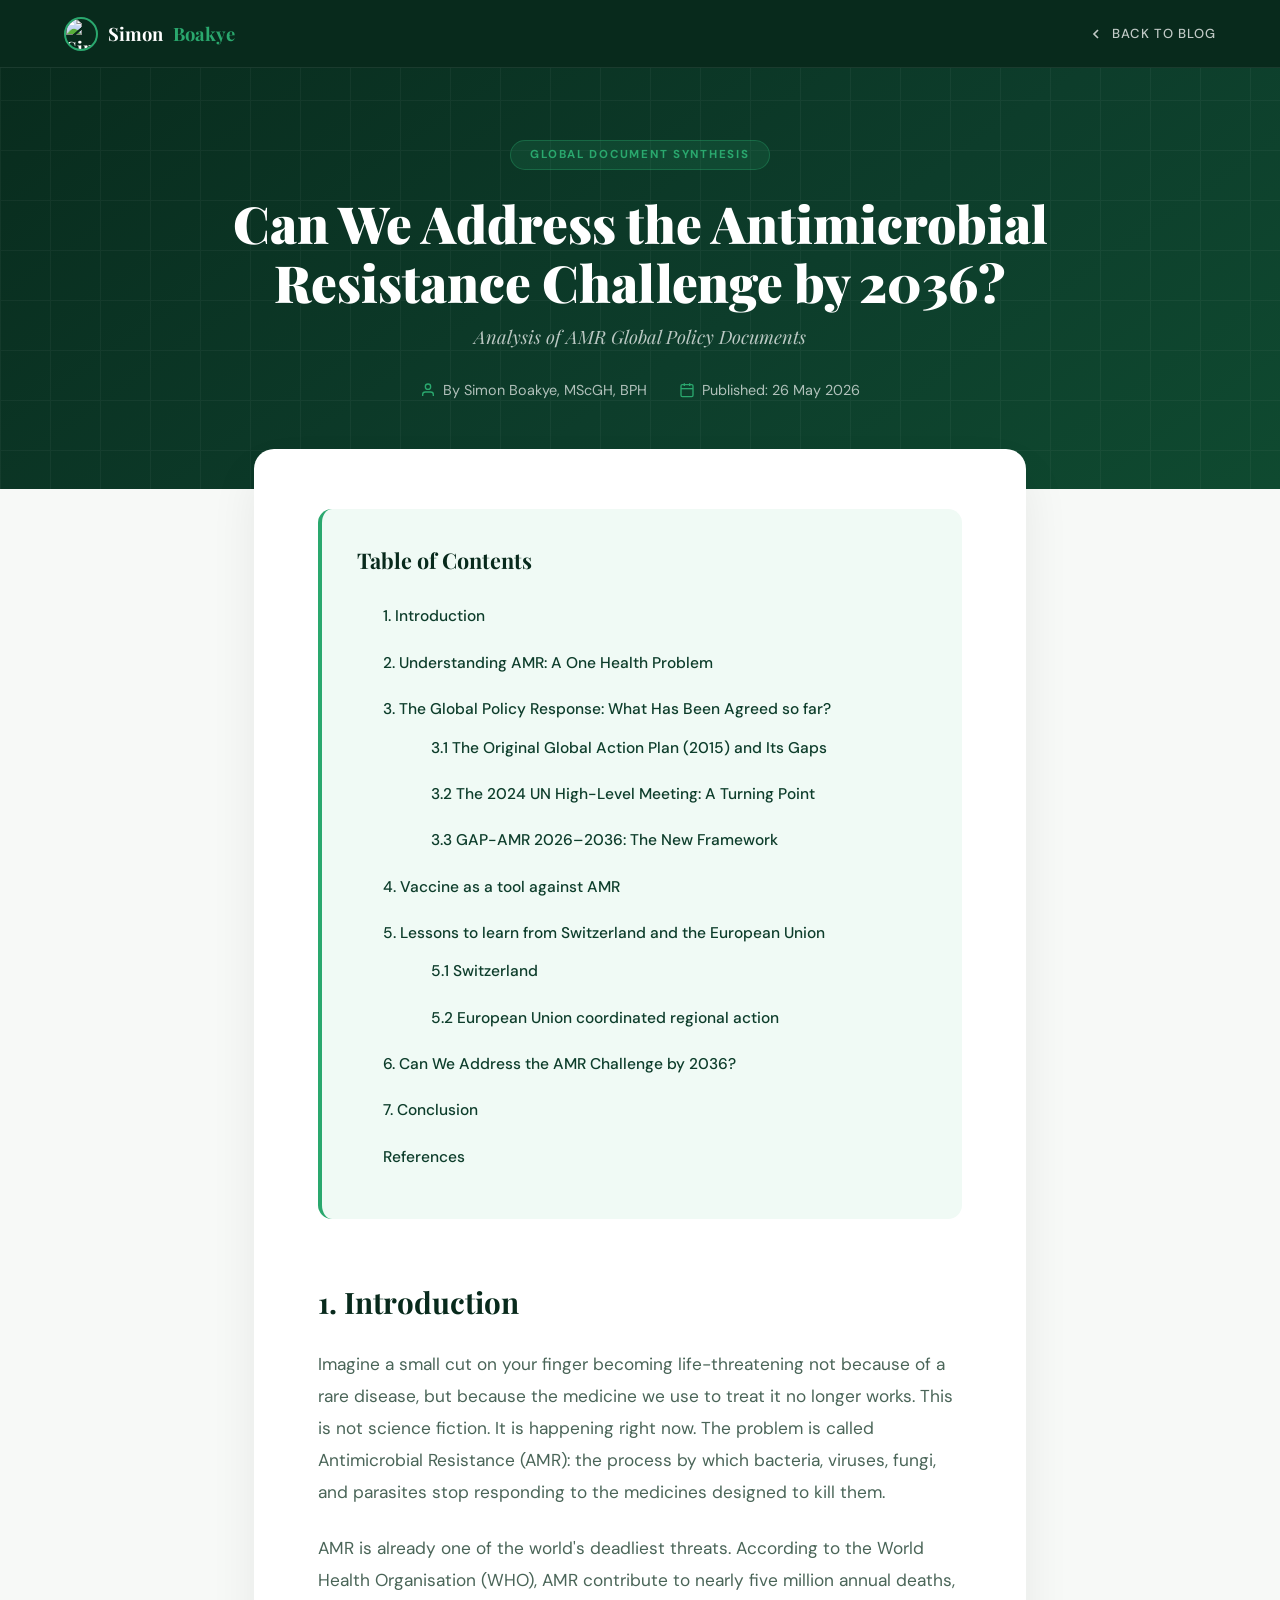
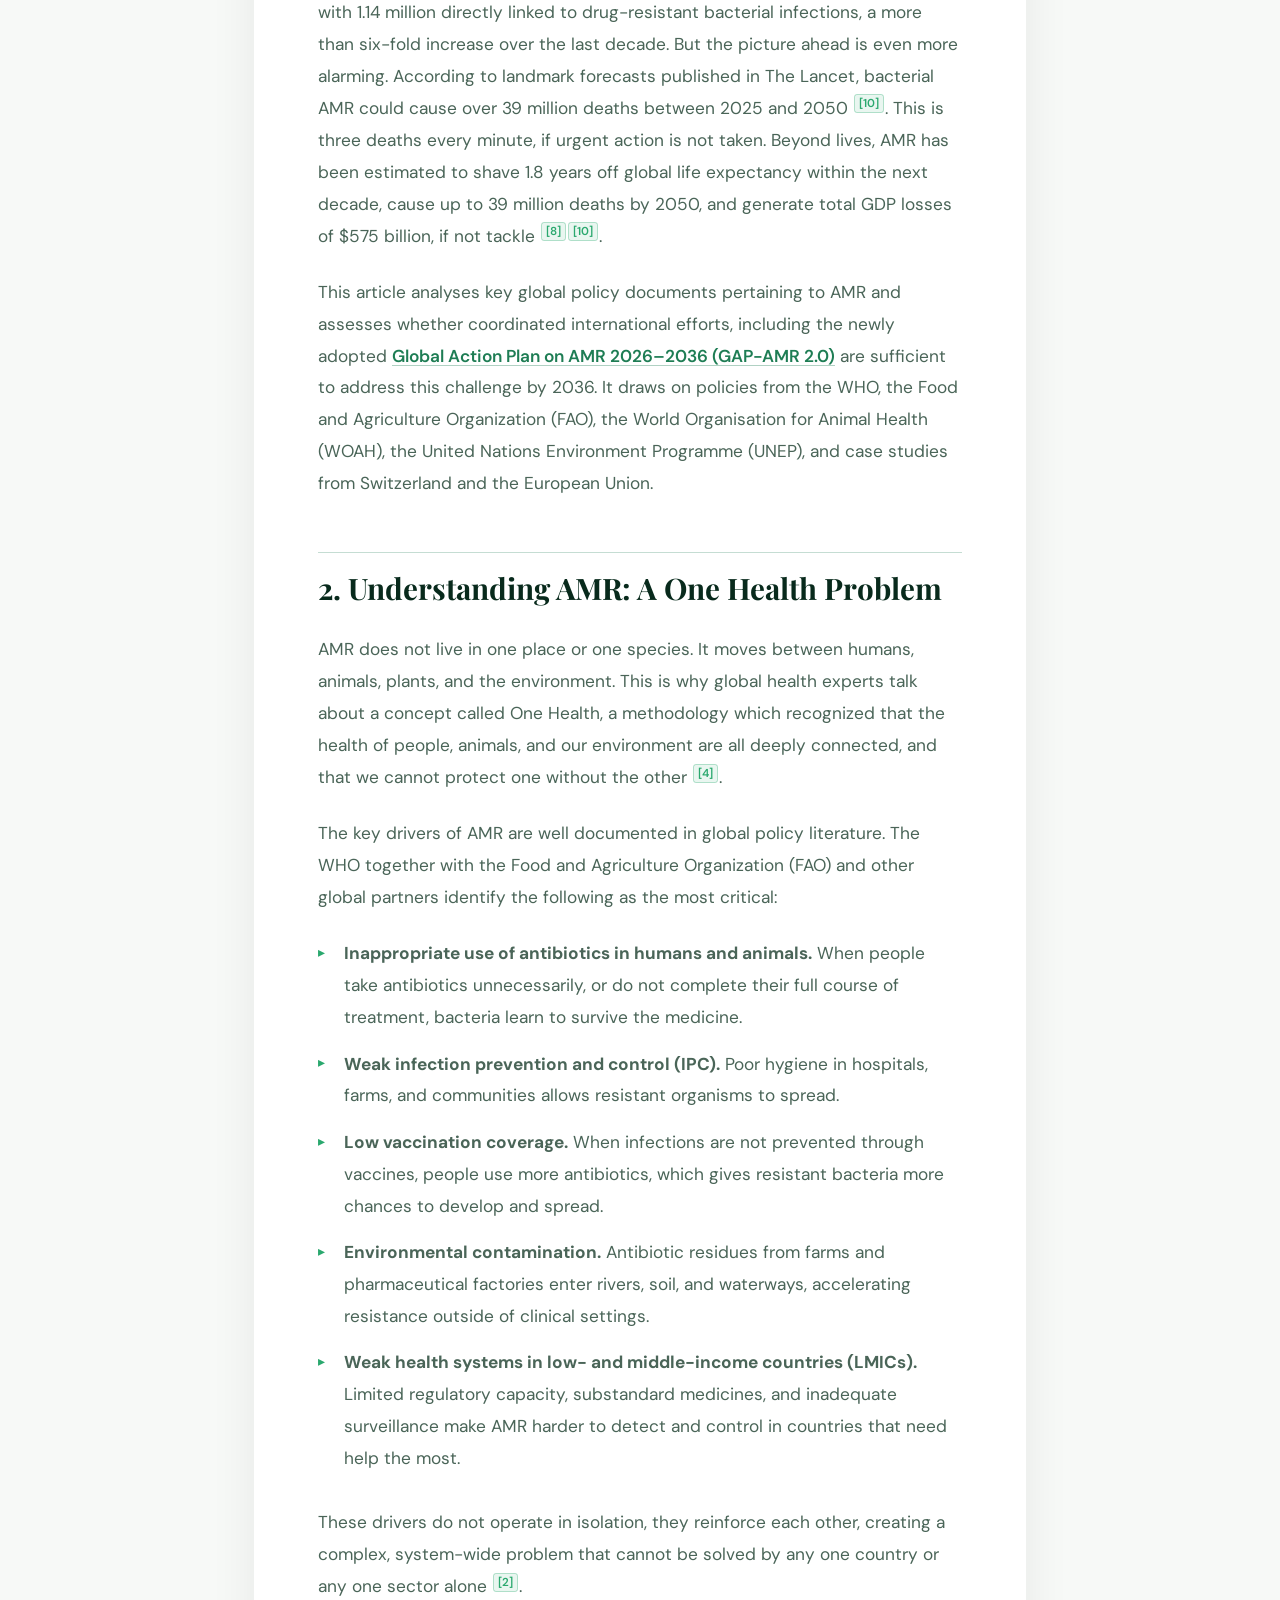
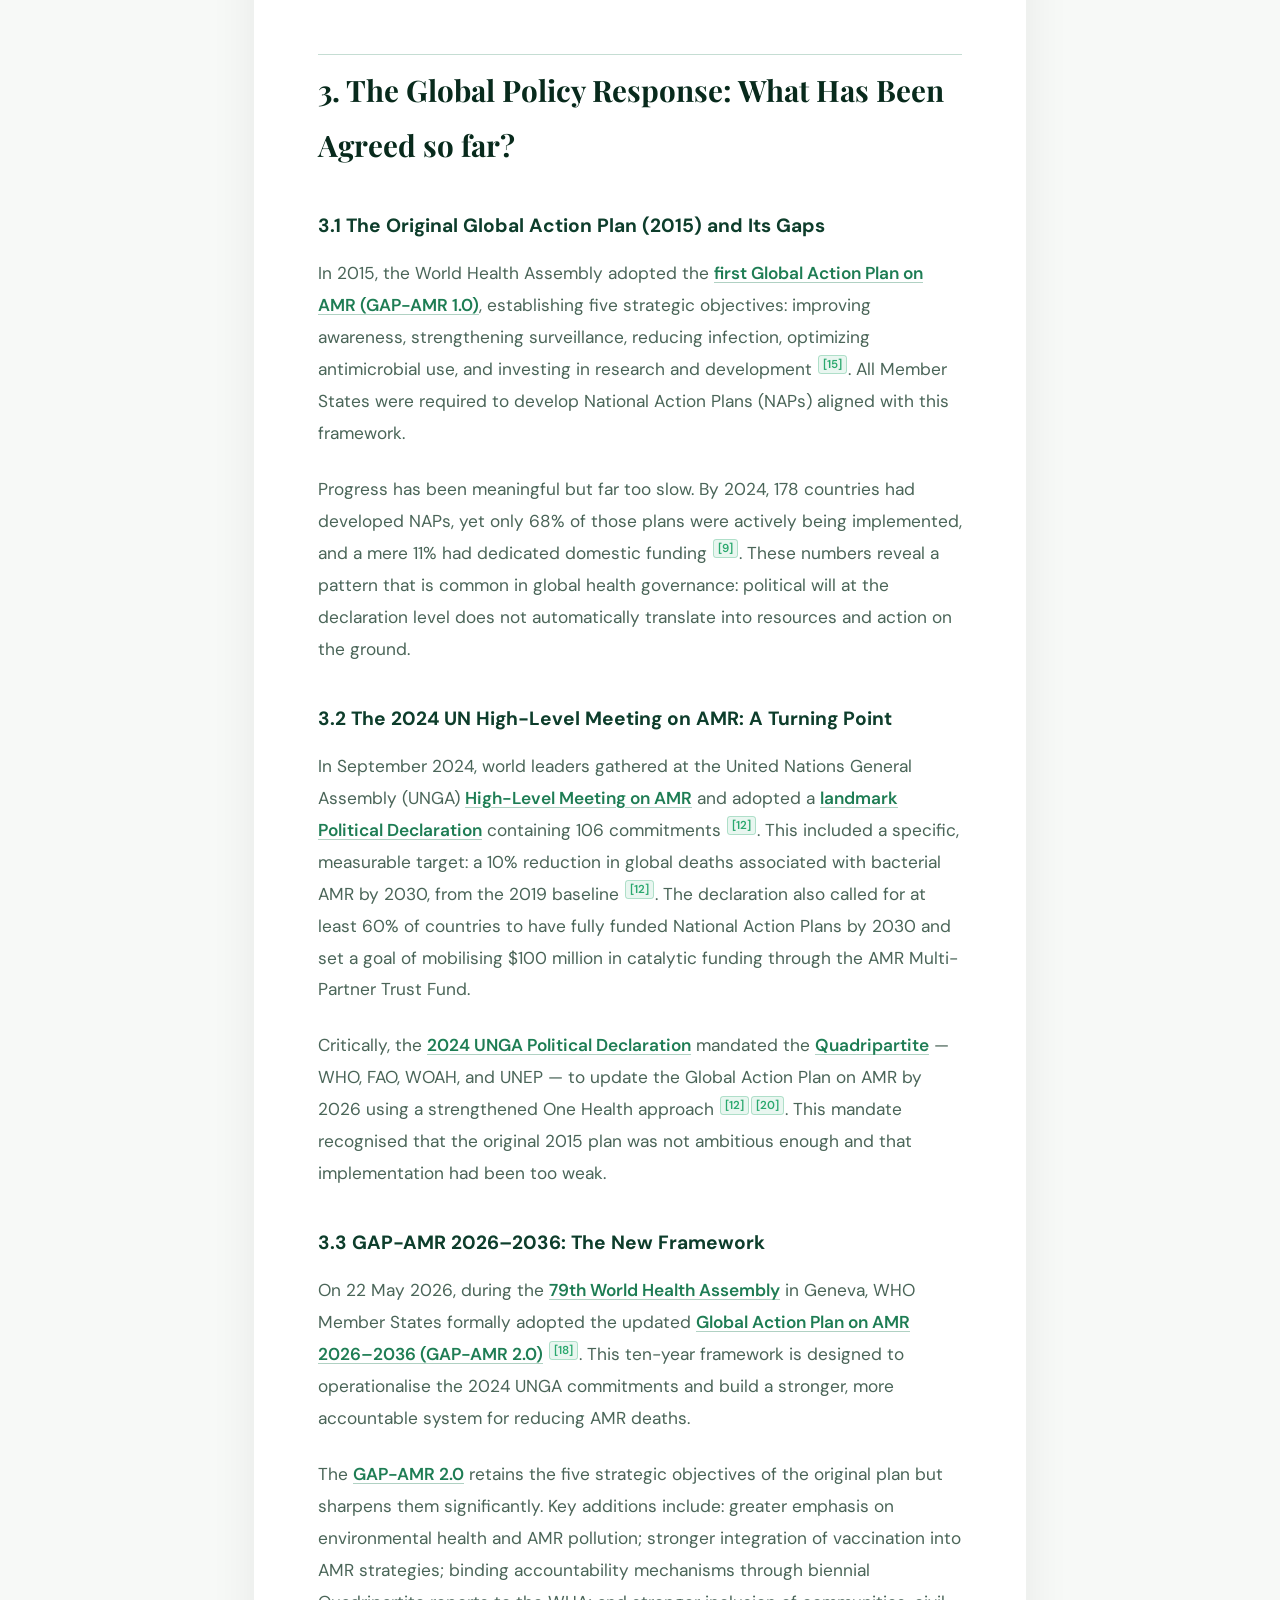
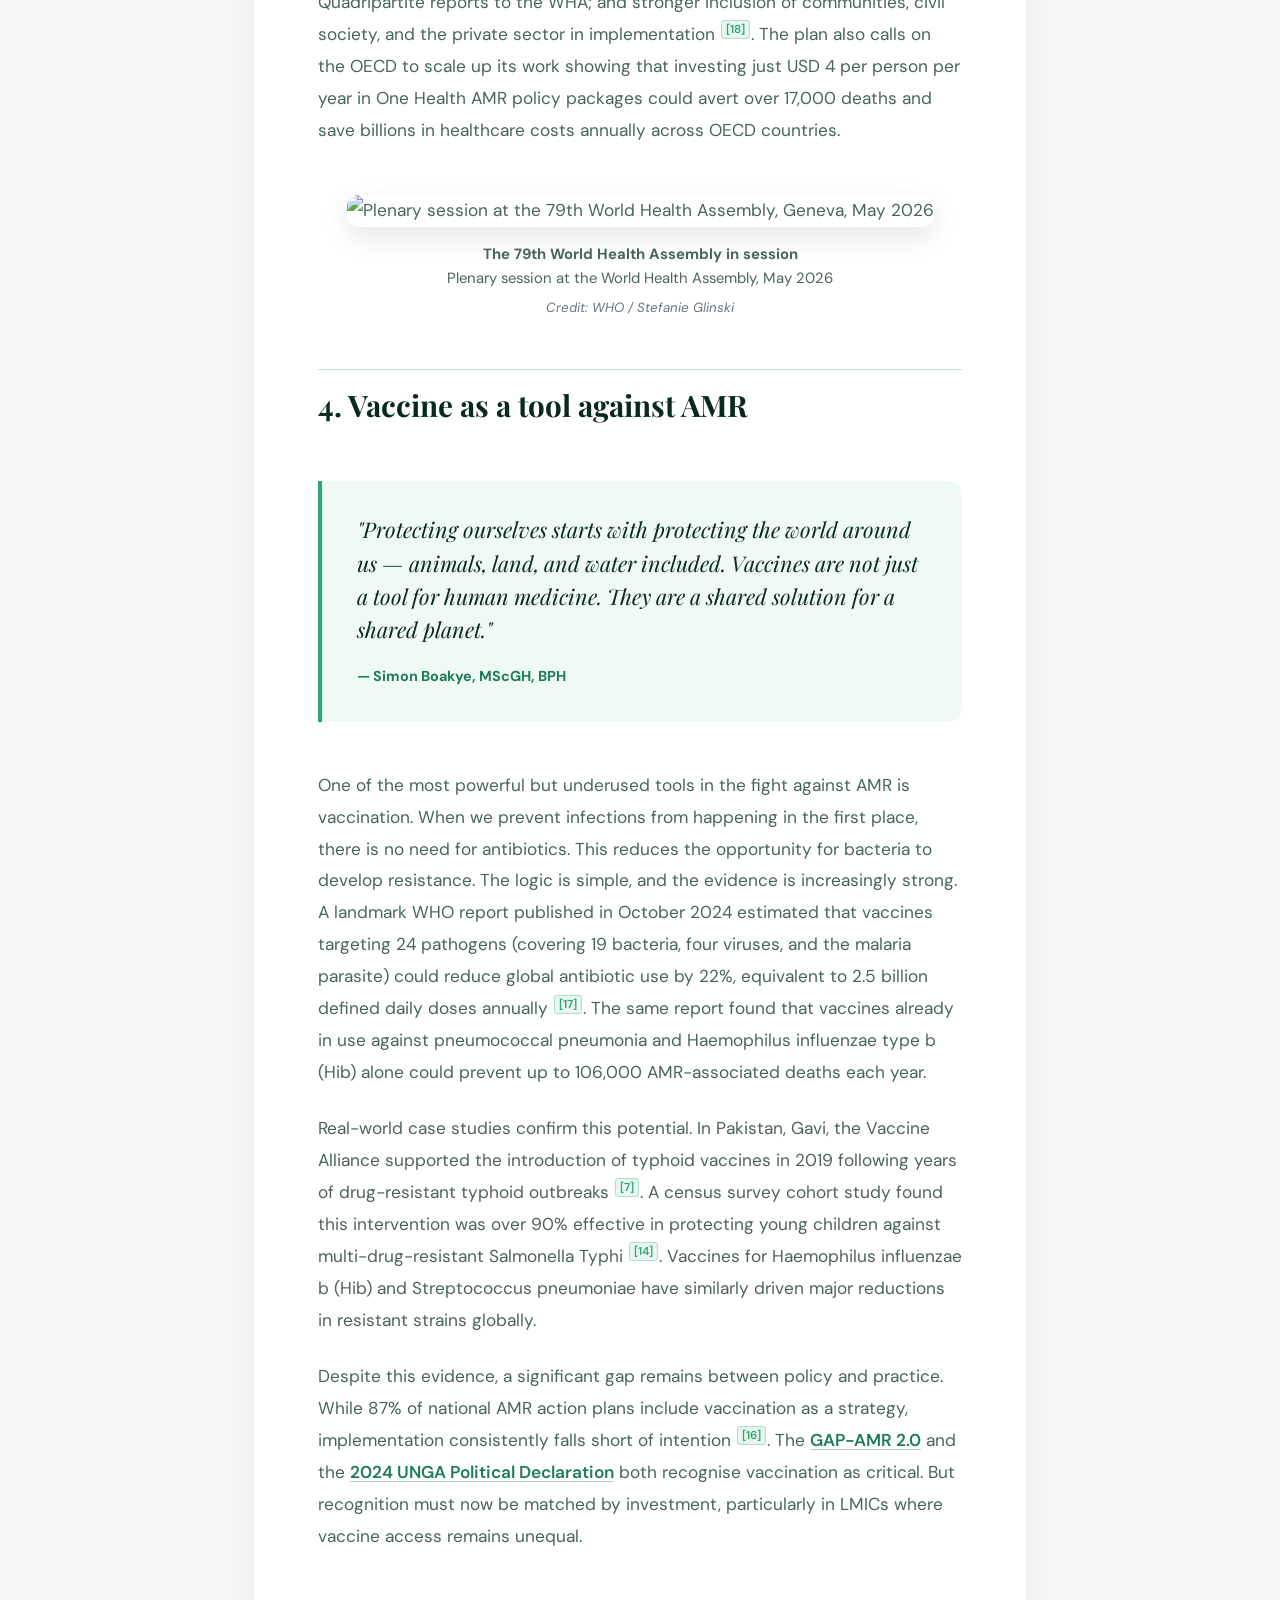
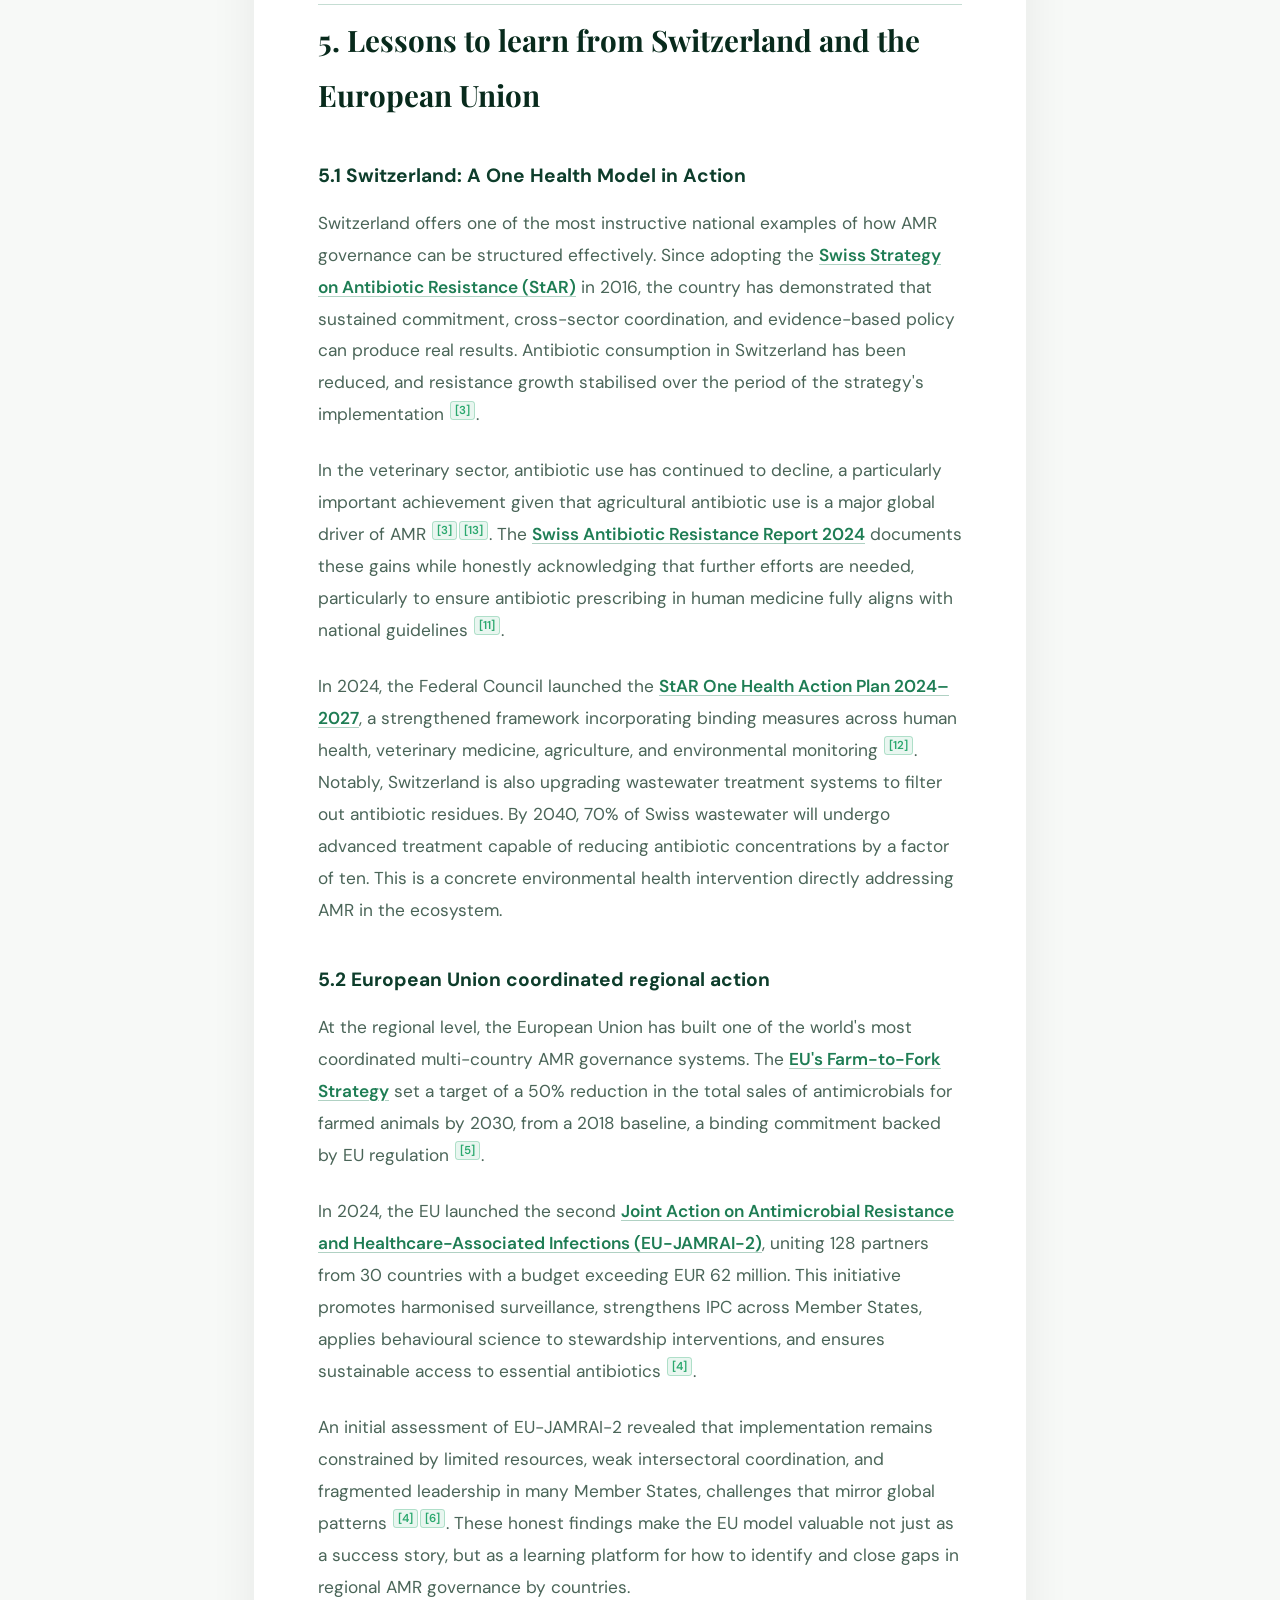
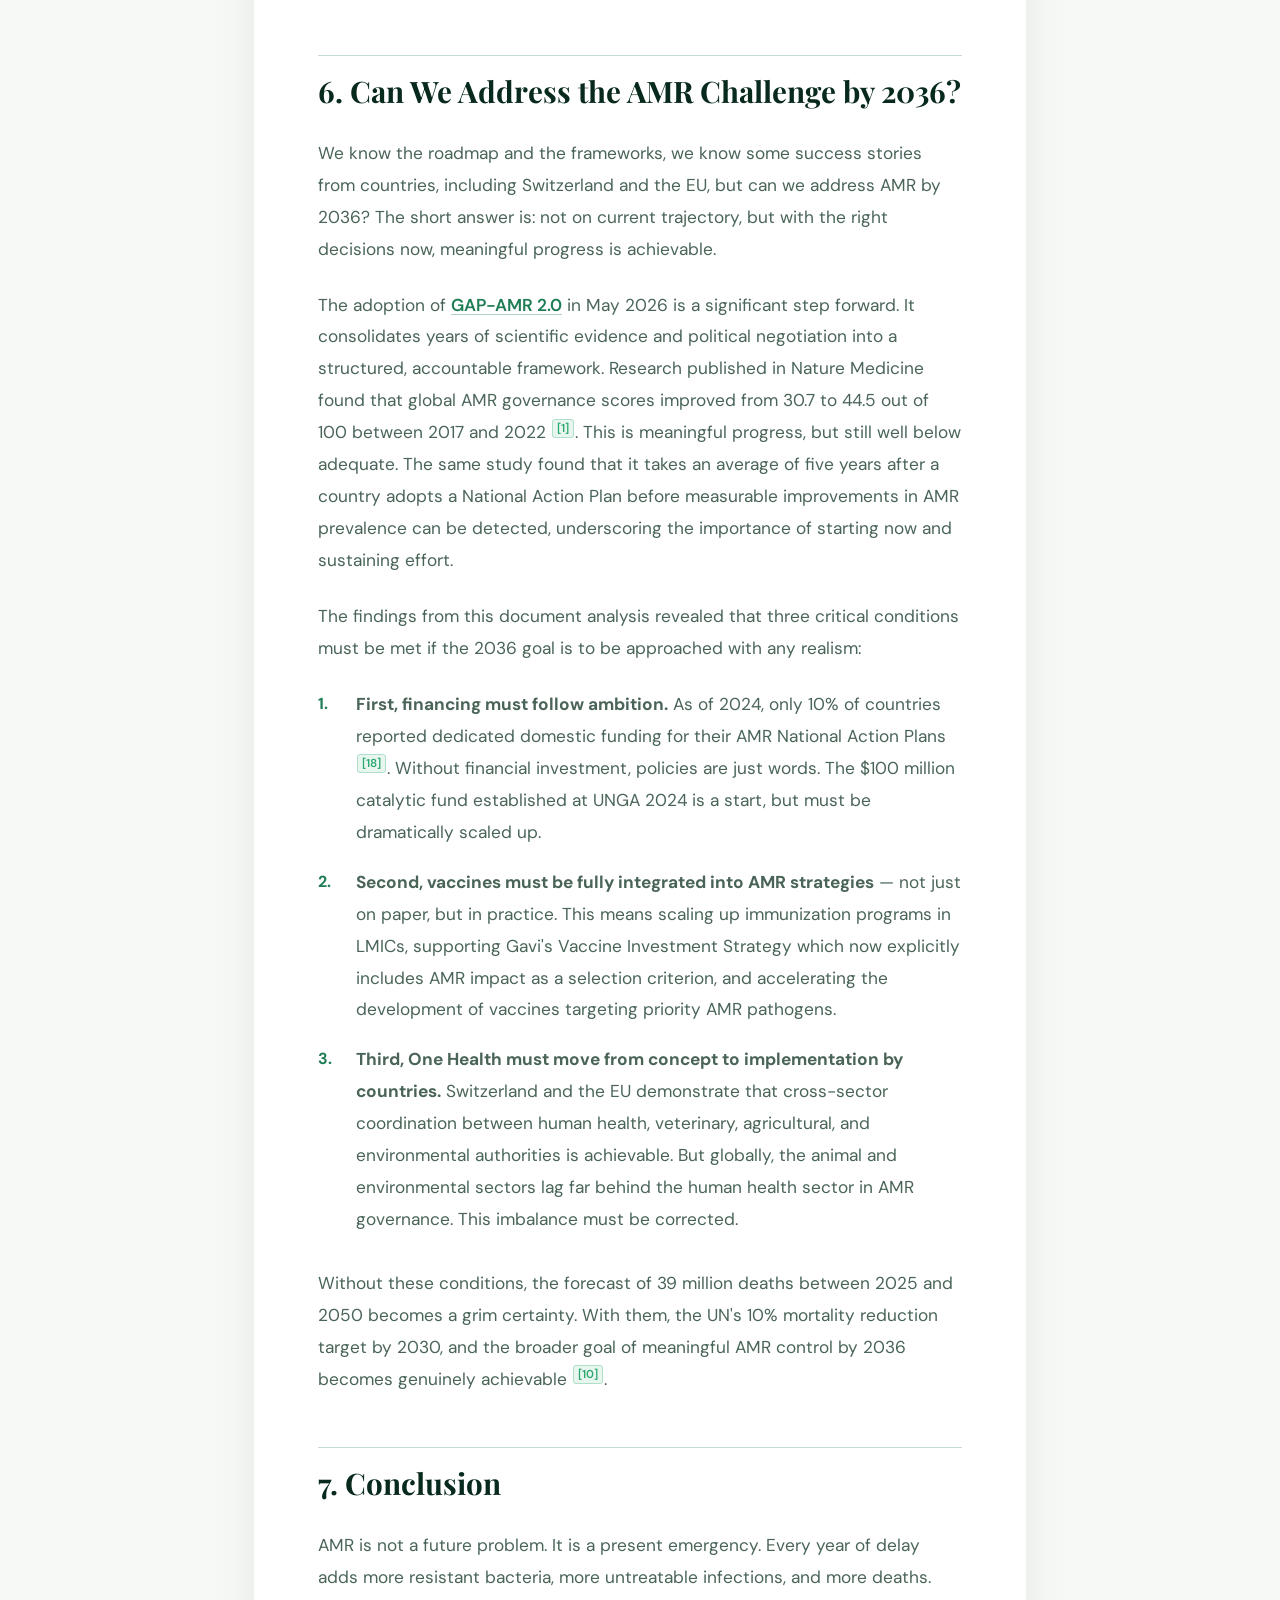
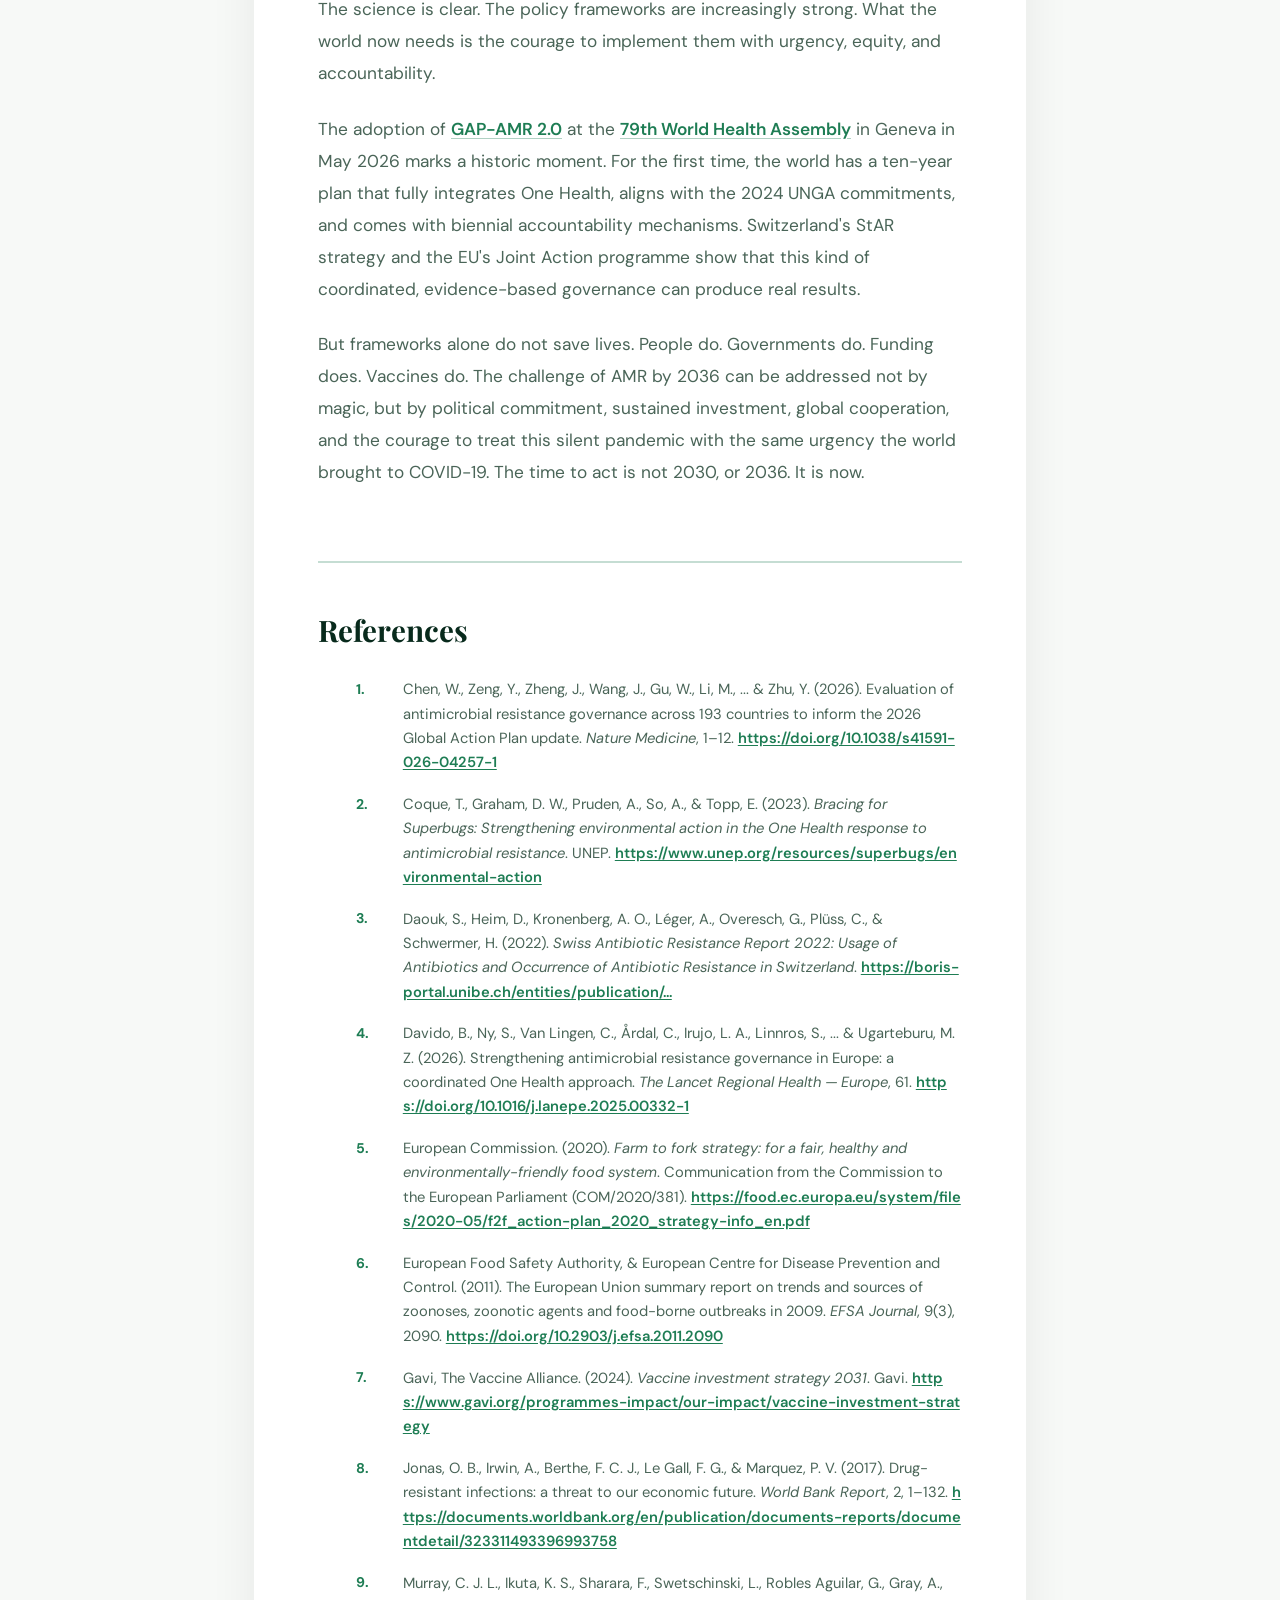
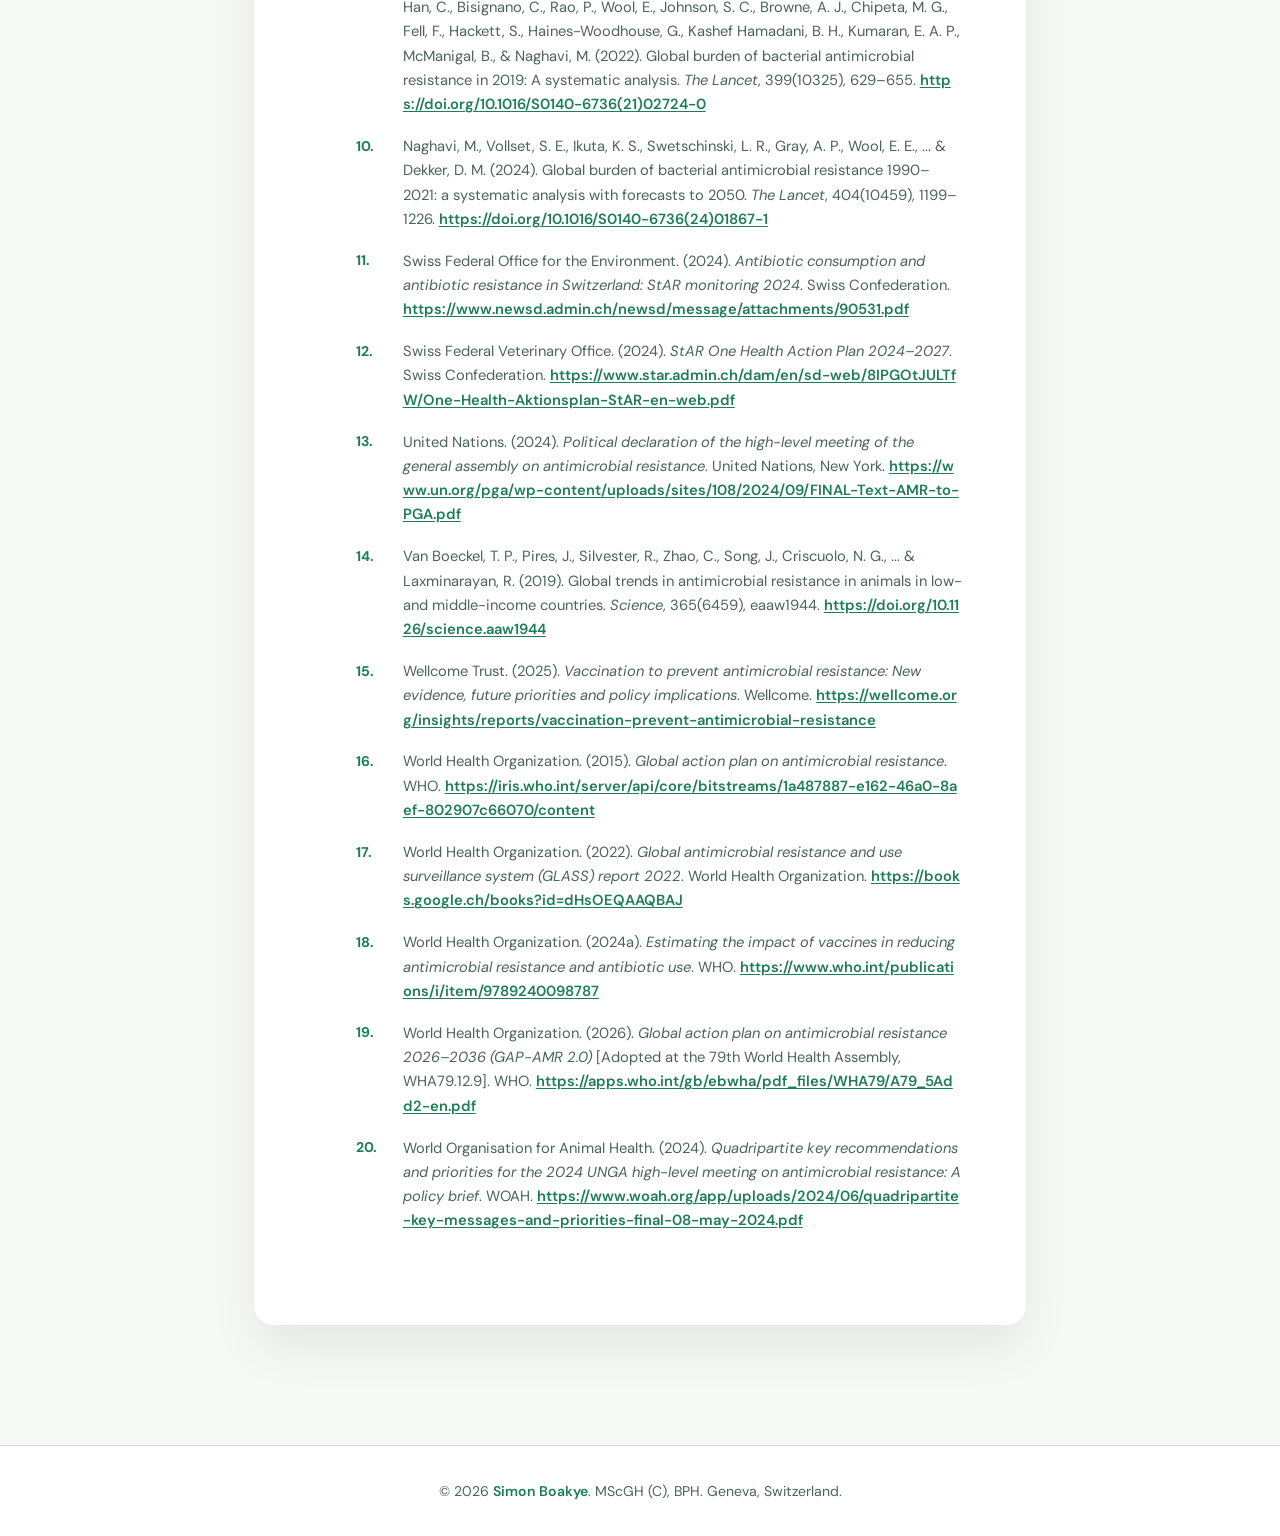
==== commit ddadb135: "Update Can-We-Address-the-Antimicrobial-Resistance-Challenge-by-2036-Analysis-of-AMR-Global-Policy-D" ====
--- a/Can-We-Address-the-Antimicrobial-Resistance-Challenge-by-2036-Analysis-of-AMR-Global-Policy-Documents.html
+++ b/Can-We-Address-the-Antimicrobial-Resistance-Challenge-by-2036-Analysis-of-AMR-Global-Policy-Documents.html
@@ -741,7 +741,7 @@
       <figure class="article-figure">
         <img src="https://github.com/Simon-Boakye/SimonBoakye/blob/main/images/Figure%201.png?raw=true" alt="Plenary session at the 79th World Health Assembly, Geneva, May 2026" />
         <figcaption>
-          <strong>Figure 1: The 79th World Health Assembly in session</strong><br>
+          <strong>The 79th World Health Assembly in session</strong><br>
           Plenary session at the World Health Assembly, May 2026<br>
           <span class="credit">Credit: WHO / Stefanie Glinski</span>
         </figcaption>
